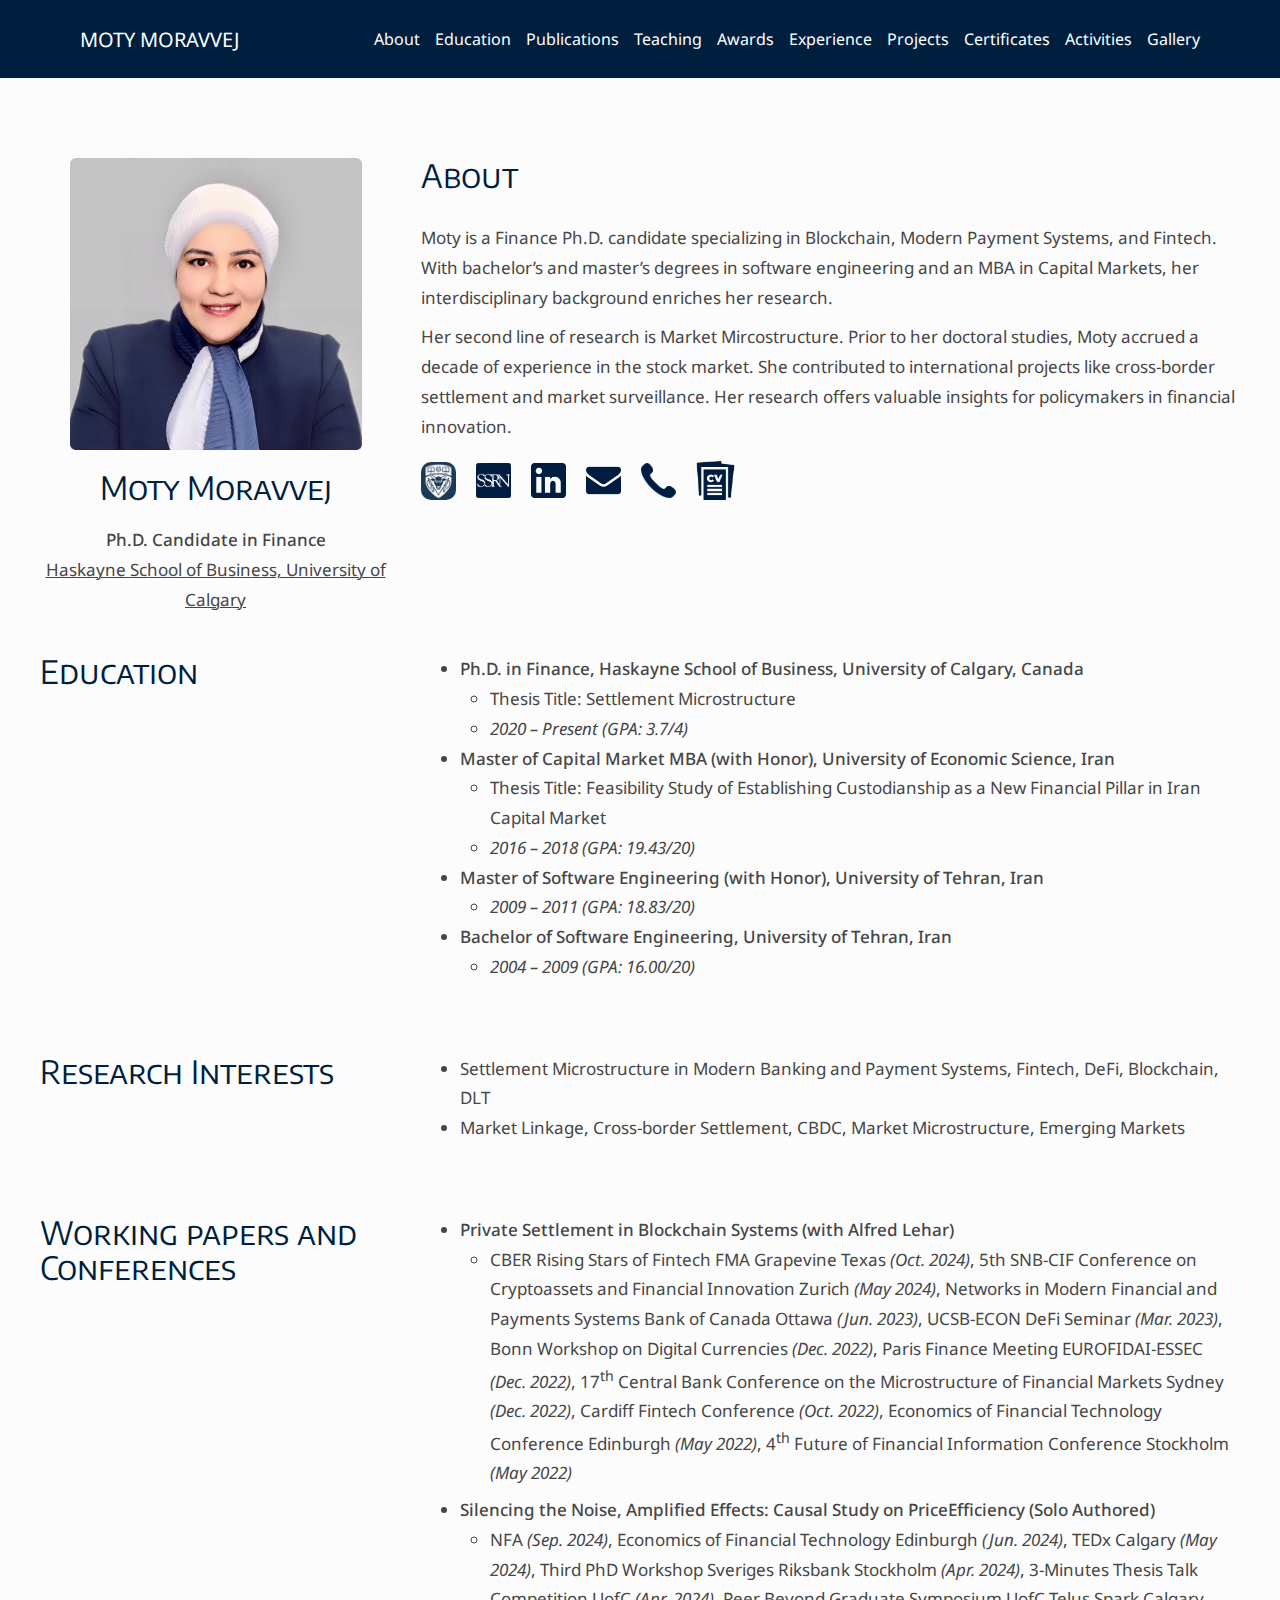
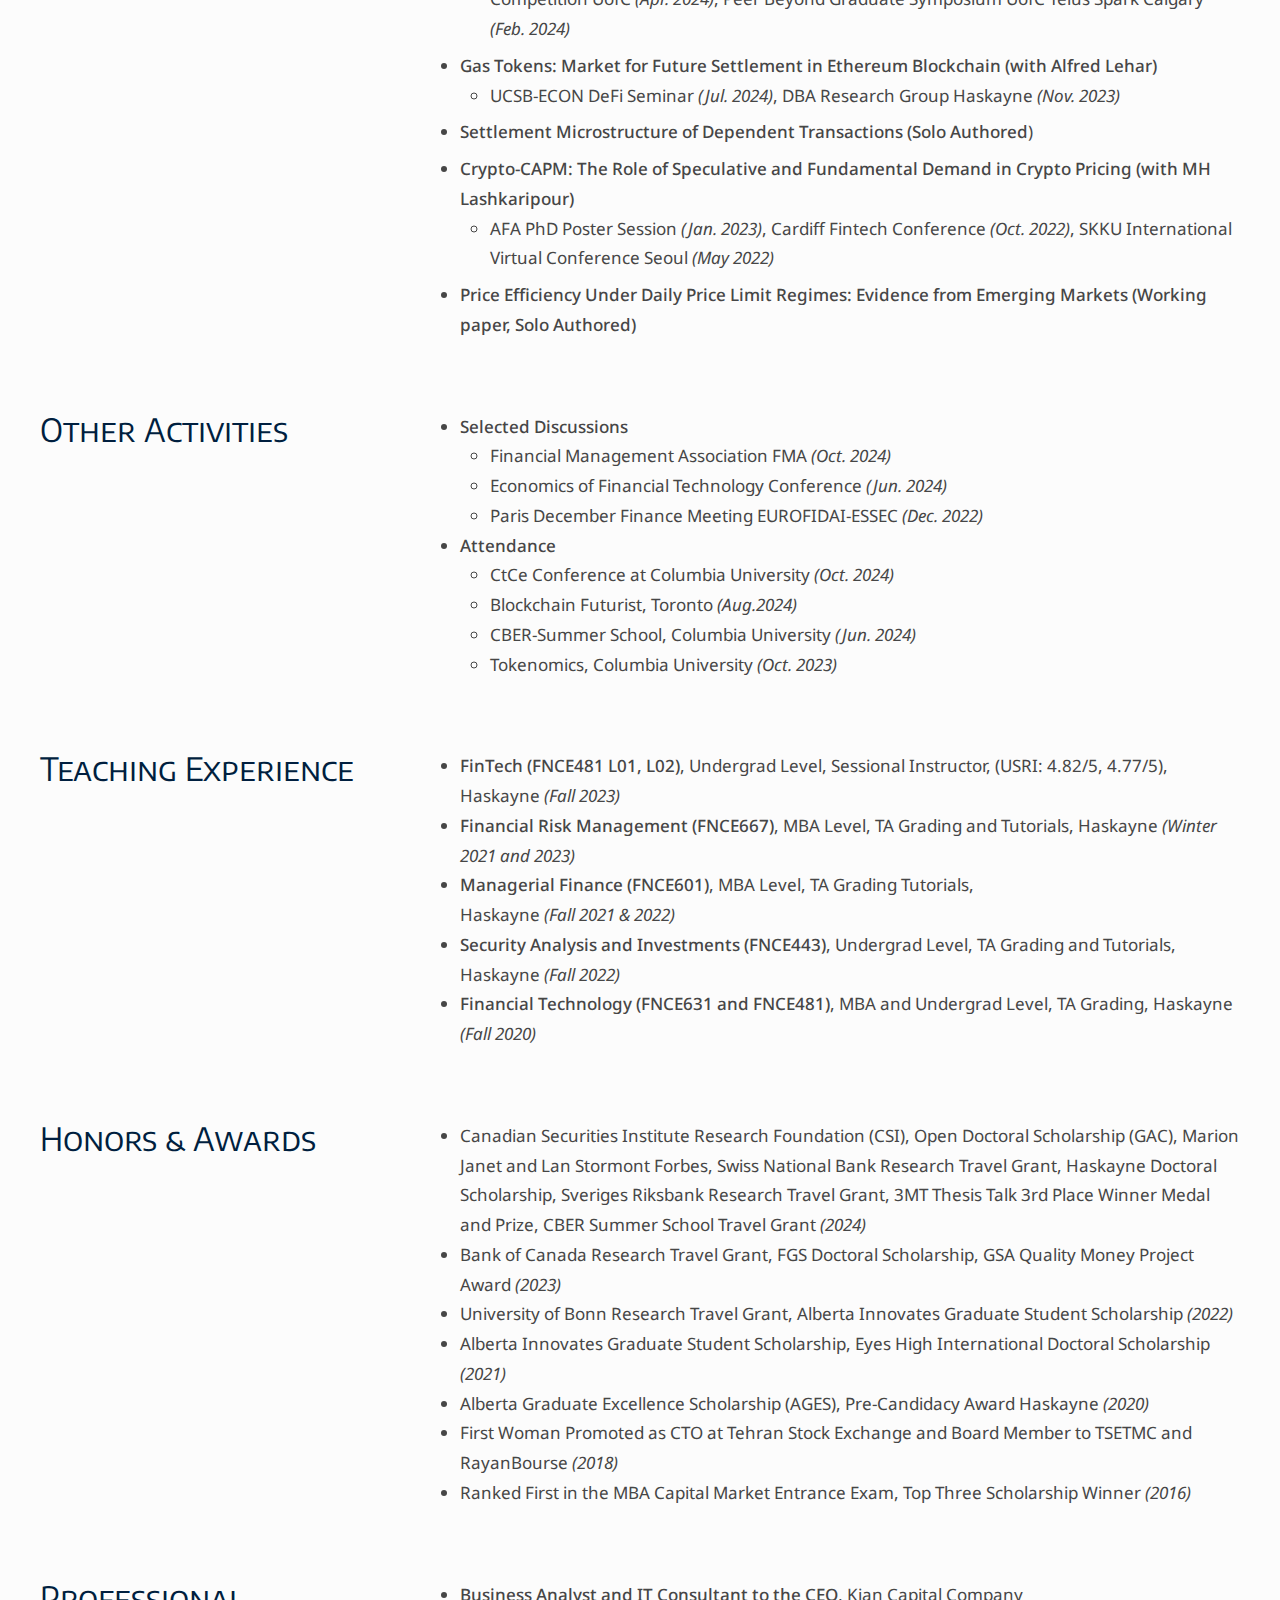
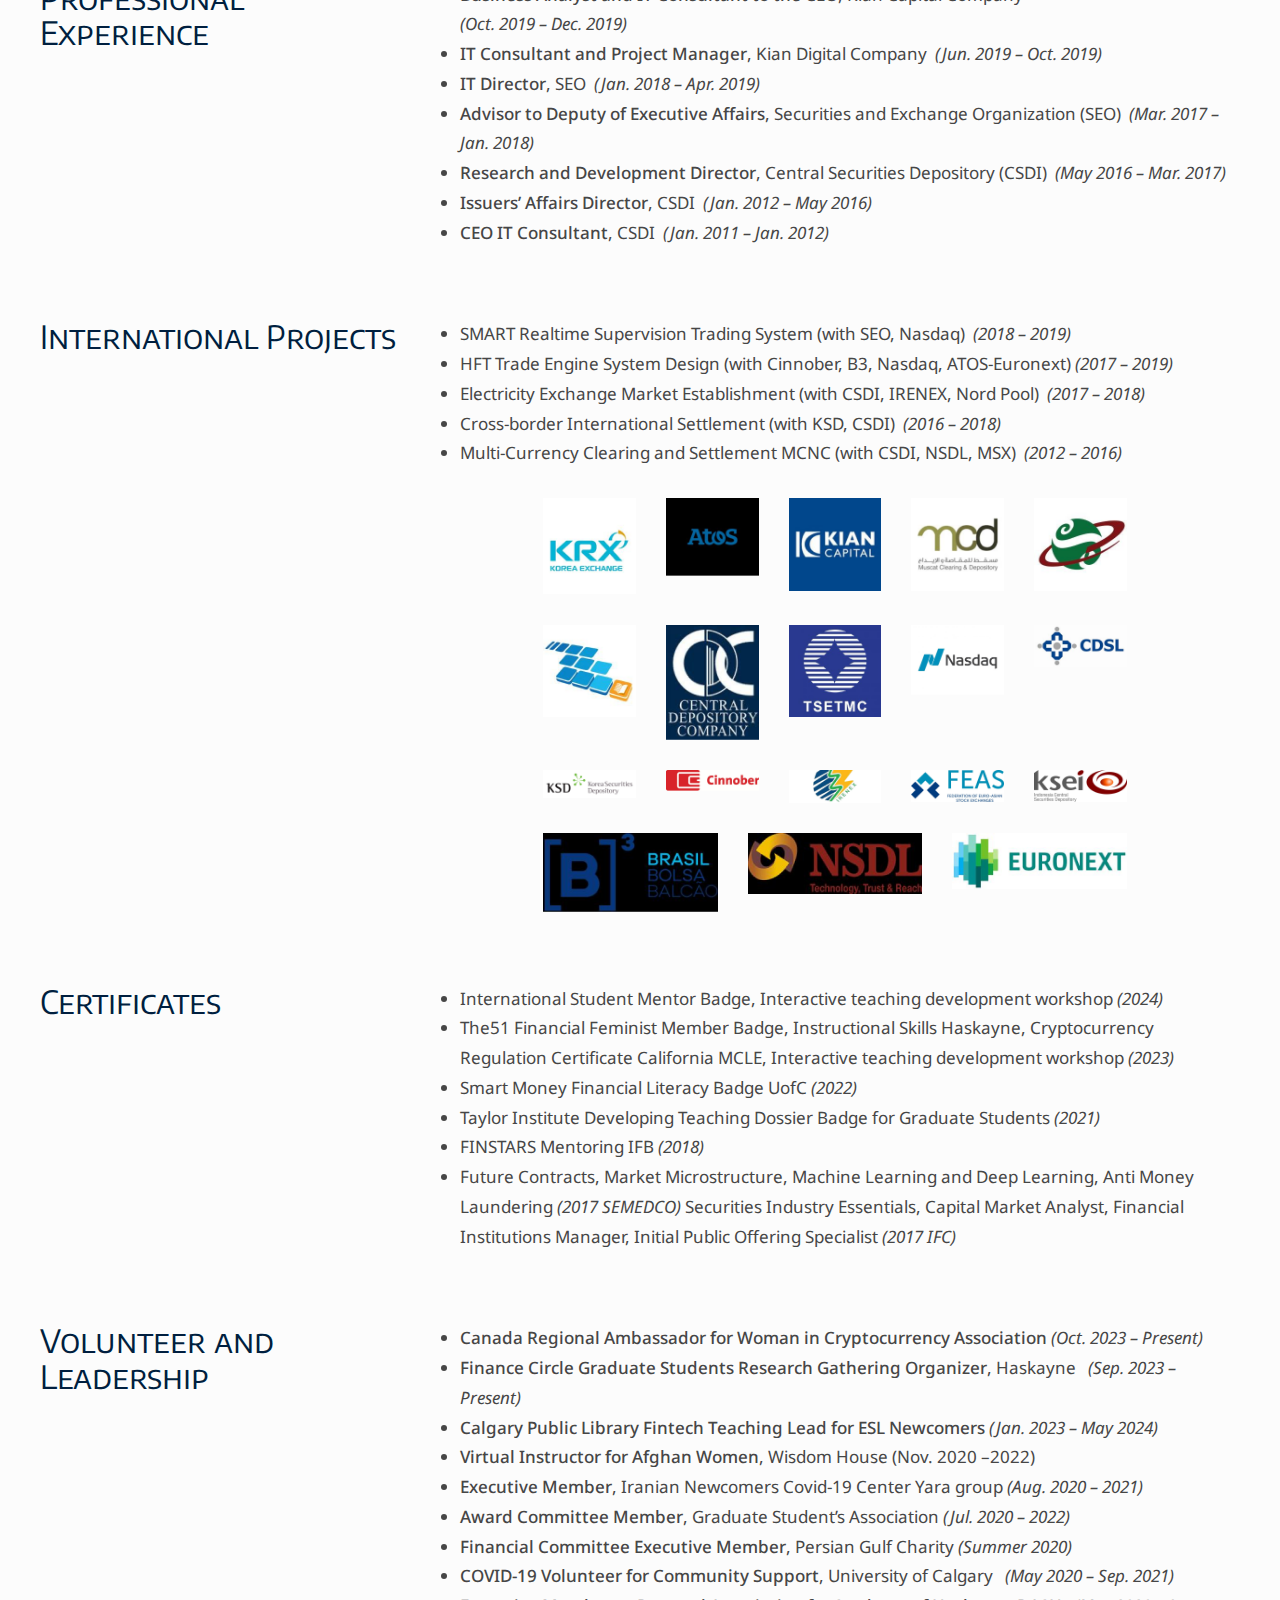
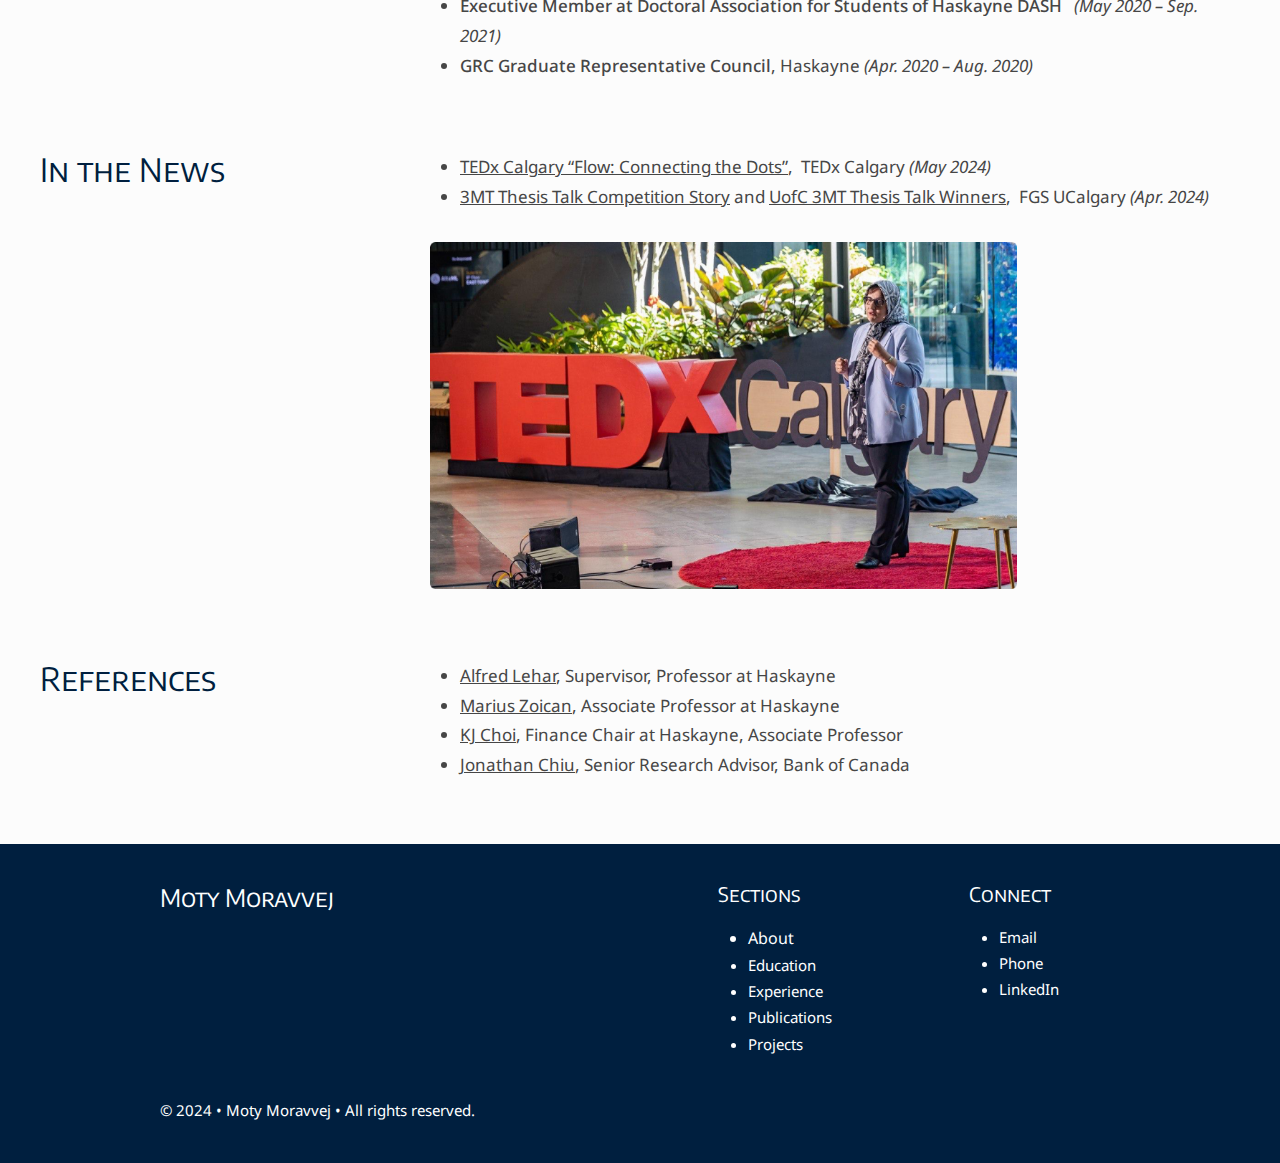
==== index.html @ 682e7dd9 "fix cv link" ====
<!DOCTYPE html>
<html lang="en-CA">
<head>
	<meta charset="UTF-8">
	<meta name="viewport" content="width=device-width, initial-scale=1">
<meta name="robots" content="max-image-preview:large">
<title>Moty Moravvej</title>
<link rel="alternate" type="application/rss+xml" title="Moty Moravvej &raquo; Feed" href="https://mmoravvejh.github.io/feed/">
<link rel="alternate" type="application/rss+xml" title="Moty Moravvej &raquo; Comments Feed" href="https://mmoravvejh.github.io/comments/feed/">
<script>
window._wpemojiSettings = {"baseUrl":"https:\/\/s.w.org\/images\/core\/emoji\/15.0.3\/72x72\/","ext":".png","svgUrl":"https:\/\/s.w.org\/images\/core\/emoji\/15.0.3\/svg\/","svgExt":".svg","source":{"concatemoji":"https:\/\/mmoravvejh.github.io\/wp-includes\/js\/wp-emoji-release.min.js?ver=6.6.1"}};
/*! This file is auto-generated */
!function(i,n){var o,s,e;function c(e){try{var t={supportTests:e,timestamp:(new Date).valueOf()};sessionStorage.setItem(o,JSON.stringify(t))}catch(e){}}function p(e,t,n){e.clearRect(0,0,e.canvas.width,e.canvas.height),e.fillText(t,0,0);var t=new Uint32Array(e.getImageData(0,0,e.canvas.width,e.canvas.height).data),r=(e.clearRect(0,0,e.canvas.width,e.canvas.height),e.fillText(n,0,0),new Uint32Array(e.getImageData(0,0,e.canvas.width,e.canvas.height).data));return t.every(function(e,t){return e===r[t]})}function u(e,t,n){switch(t){case"flag":return n(e,"🏳️‍⚧️","🏳️​⚧️")?!1:!n(e,"🇺🇳","🇺​🇳")&&!n(e,"🏴󠁧󠁢󠁥󠁮󠁧󠁿","🏴​󠁧​󠁢​󠁥​󠁮​󠁧​󠁿");case"emoji":return!n(e,"🐦‍⬛","🐦​⬛")}return!1}function f(e,t,n){var r="undefined"!=typeof WorkerGlobalScope&&self instanceof WorkerGlobalScope?new OffscreenCanvas(300,150):i.createElement("canvas"),a=r.getContext("2d",{willReadFrequently:!0}),o=(a.textBaseline="top",a.font="600 32px Arial",{});return e.forEach(function(e){o[e]=t(a,e,n)}),o}function t(e){var t=i.createElement("script");t.src=e,t.defer=!0,i.head.appendChild(t)}"undefined"!=typeof Promise&&(o="wpEmojiSettingsSupports",s=["flag","emoji"],n.supports={everything:!0,everythingExceptFlag:!0},e=new Promise(function(e){i.addEventListener("DOMContentLoaded",e,{once:!0})}),new Promise(function(t){var n=function(){try{var e=JSON.parse(sessionStorage.getItem(o));if("object"==typeof e&&"number"==typeof e.timestamp&&(new Date).valueOf()<e.timestamp+604800&&"object"==typeof e.supportTests)return e.supportTests}catch(e){}return null}();if(!n){if("undefined"!=typeof Worker&&"undefined"!=typeof OffscreenCanvas&&"undefined"!=typeof URL&&URL.createObjectURL&&"undefined"!=typeof Blob)try{var e="postMessage("+f.toString()+"("+[JSON.stringify(s),u.toString(),p.toString()].join(",")+"));",r=new Blob([e],{type:"text/javascript"}),a=new Worker(URL.createObjectURL(r),{name:"wpTestEmojiSupports"});return void(a.onmessage=function(e){c(n=e.data),a.terminate(),t(n)})}catch(e){}c(n=f(s,u,p))}t(n)}).then(function(e){for(var t in e)n.supports[t]=e[t],n.supports.everything=n.supports.everything&&n.supports[t],"flag"!==t&&(n.supports.everythingExceptFlag=n.supports.everythingExceptFlag&&n.supports[t]);n.supports.everythingExceptFlag=n.supports.everythingExceptFlag&&!n.supports.flag,n.DOMReady=!1,n.readyCallback=function(){n.DOMReady=!0}}).then(function(){return e}).then(function(){var e;n.supports.everything||(n.readyCallback(),(e=n.source||{}).concatemoji?t(e.concatemoji):e.wpemoji&&e.twemoji&&(t(e.twemoji),t(e.wpemoji)))}))}((window,document),window._wpemojiSettings);
</script>
<style id="wp-block-site-title-inline-css">:root :where(.wp-block-site-title a){color:inherit}</style>
<style id="wp-block-group-inline-css">.wp-block-group{box-sizing:border-box}:where(.wp-block-group.wp-block-group-is-layout-constrained){position:relative}</style>
<style id="wp-block-navigation-link-inline-css">.wp-block-navigation .wp-block-navigation-item__label{overflow-wrap:break-word}.wp-block-navigation .wp-block-navigation-item__description{display:none}.link-ui-tools{border-top:1px solid #f0f0f0;padding:8px}.link-ui-block-inserter{padding-top:8px}.link-ui-block-inserter__back{margin-left:8px;text-transform:uppercase}</style>
<link rel="stylesheet" id="wp-block-navigation-css" href="https://mmoravvejh.github.io/wp-includes/blocks/navigation/style.min.css?ver=6.6.1" media="all">
<style id="wp-block-image-inline-css">.wp-block-image img{box-sizing:border-box;height:auto;max-width:100%;vertical-align:bottom}.wp-block-image[style*=border-radius] img,.wp-block-image[style*=border-radius]>a{border-radius:inherit}.wp-block-image.has-custom-border img{box-sizing:border-box}.wp-block-image.aligncenter{text-align:center}.wp-block-image.alignfull img,.wp-block-image.alignwide img{height:auto;width:100%}.wp-block-image .aligncenter,.wp-block-image .alignleft,.wp-block-image .alignright,.wp-block-image.aligncenter,.wp-block-image.alignleft,.wp-block-image.alignright{display:table}.wp-block-image .aligncenter>figcaption,.wp-block-image .alignleft>figcaption,.wp-block-image .alignright>figcaption,.wp-block-image.aligncenter>figcaption,.wp-block-image.alignleft>figcaption,.wp-block-image.alignright>figcaption{caption-side:bottom;display:table-caption}.wp-block-image .alignleft{float:left;margin:.5em 1em .5em 0}.wp-block-image .alignright{float:right;margin:.5em 0 .5em 1em}.wp-block-image .aligncenter{margin-left:auto;margin-right:auto}.wp-block-image :where(figcaption){margin-bottom:1em;margin-top:.5em}.wp-block-image.is-style-circle-mask img{border-radius:9999px}@supports ((-webkit-mask-image:none) or (mask-image:none)) or (-webkit-mask-image:none){.wp-block-image.is-style-circle-mask img{border-radius:0;-webkit-mask-image:url('data:image/svg+xml;utf8,<svg viewBox="0 0 100 100" xmlns="http://www.w3.org/2000/svg"><circle cx="50" cy="50" r="50"/></svg>');mask-image:url('data:image/svg+xml;utf8,<svg viewBox="0 0 100 100" xmlns="http://www.w3.org/2000/svg"><circle cx="50" cy="50" r="50"/></svg>');mask-mode:alpha;-webkit-mask-position:center;mask-position:center;-webkit-mask-repeat:no-repeat;mask-repeat:no-repeat;-webkit-mask-size:contain;mask-size:contain}}:root :where(.wp-block-image.is-style-rounded img,.wp-block-image .is-style-rounded img){border-radius:9999px}.wp-block-image figure{margin:0}.wp-lightbox-container{display:flex;flex-direction:column;position:relative}.wp-lightbox-container img{cursor:zoom-in}.wp-lightbox-container img:hover+button{opacity:1}.wp-lightbox-container button{align-items:center;-webkit-backdrop-filter:blur(16px) saturate(180%);backdrop-filter:blur(16px) saturate(180%);background-color:#5a5a5a40;border:none;border-radius:4px;cursor:zoom-in;display:flex;height:20px;justify-content:center;opacity:0;padding:0;position:absolute;right:16px;text-align:center;top:16px;transition:opacity .2s ease;width:20px;z-index:100}.wp-lightbox-container button:focus-visible{outline:3px auto #5a5a5a40;outline:3px auto -webkit-focus-ring-color;outline-offset:3px}.wp-lightbox-container button:hover{cursor:pointer;opacity:1}.wp-lightbox-container button:focus{opacity:1}.wp-lightbox-container button:focus,.wp-lightbox-container button:hover,.wp-lightbox-container button:not(:hover):not(:active):not(.has-background){background-color:#5a5a5a40;border:none}.wp-lightbox-overlay{box-sizing:border-box;cursor:zoom-out;height:100vh;left:0;overflow:hidden;position:fixed;top:0;visibility:hidden;width:100%;z-index:100000}.wp-lightbox-overlay .close-button{align-items:center;cursor:pointer;display:flex;justify-content:center;min-height:40px;min-width:40px;padding:0;position:absolute;right:calc(env(safe-area-inset-right) + 16px);top:calc(env(safe-area-inset-top) + 16px);z-index:5000000}.wp-lightbox-overlay .close-button:focus,.wp-lightbox-overlay .close-button:hover,.wp-lightbox-overlay .close-button:not(:hover):not(:active):not(.has-background){background:none;border:none}.wp-lightbox-overlay .lightbox-image-container{height:var(--wp--lightbox-container-height);left:50%;overflow:hidden;position:absolute;top:50%;transform:translate(-50%,-50%);transform-origin:top left;width:var(--wp--lightbox-container-width);z-index:9999999999}.wp-lightbox-overlay .wp-block-image{align-items:center;box-sizing:border-box;display:flex;height:100%;justify-content:center;margin:0;position:relative;transform-origin:0 0;width:100%;z-index:3000000}.wp-lightbox-overlay .wp-block-image img{height:var(--wp--lightbox-image-height);min-height:var(--wp--lightbox-image-height);min-width:var(--wp--lightbox-image-width);width:var(--wp--lightbox-image-width)}.wp-lightbox-overlay .wp-block-image figcaption{display:none}.wp-lightbox-overlay button{background:none;border:none}.wp-lightbox-overlay .scrim{background-color:#fff;height:100%;opacity:.9;position:absolute;width:100%;z-index:2000000}.wp-lightbox-overlay.active{animation:turn-on-visibility .25s both;visibility:visible}.wp-lightbox-overlay.active img{animation:turn-on-visibility .35s both}.wp-lightbox-overlay.show-closing-animation:not(.active){animation:turn-off-visibility .35s both}.wp-lightbox-overlay.show-closing-animation:not(.active) img{animation:turn-off-visibility .25s both}@media (prefers-reduced-motion:no-preference){.wp-lightbox-overlay.zoom.active{animation:none;opacity:1;visibility:visible}.wp-lightbox-overlay.zoom.active .lightbox-image-container{animation:lightbox-zoom-in .4s}.wp-lightbox-overlay.zoom.active .lightbox-image-container img{animation:none}.wp-lightbox-overlay.zoom.active .scrim{animation:turn-on-visibility .4s forwards}.wp-lightbox-overlay.zoom.show-closing-animation:not(.active){animation:none}.wp-lightbox-overlay.zoom.show-closing-animation:not(.active) .lightbox-image-container{animation:lightbox-zoom-out .4s}.wp-lightbox-overlay.zoom.show-closing-animation:not(.active) .lightbox-image-container img{animation:none}.wp-lightbox-overlay.zoom.show-closing-animation:not(.active) .scrim{animation:turn-off-visibility .4s forwards}}@keyframes turn-on-visibility{0%{opacity:0}to{opacity:1}}@keyframes turn-off-visibility{0%{opacity:1;visibility:visible}99%{opacity:0;visibility:visible}to{opacity:0;visibility:hidden}}@keyframes lightbox-zoom-in{0%{transform:translate(calc((-100vw + var(--wp--lightbox-scrollbar-width))/2 + var(--wp--lightbox-initial-left-position)),calc(-50vh + var(--wp--lightbox-initial-top-position))) scale(var(--wp--lightbox-scale))}to{transform:translate(-50%,-50%) scale(1)}}@keyframes lightbox-zoom-out{0%{transform:translate(-50%,-50%) scale(1);visibility:visible}99%{visibility:visible}to{transform:translate(calc((-100vw + var(--wp--lightbox-scrollbar-width))/2 + var(--wp--lightbox-initial-left-position)),calc(-50vh + var(--wp--lightbox-initial-top-position))) scale(var(--wp--lightbox-scale));visibility:hidden}}</style>
<style id="wp-block-heading-inline-css">h1.has-background,h2.has-background,h3.has-background,h4.has-background,h5.has-background,h6.has-background{padding:1.25em 2.375em}h1.has-text-align-left[style*=writing-mode]:where([style*=vertical-lr]),h1.has-text-align-right[style*=writing-mode]:where([style*=vertical-rl]),h2.has-text-align-left[style*=writing-mode]:where([style*=vertical-lr]),h2.has-text-align-right[style*=writing-mode]:where([style*=vertical-rl]),h3.has-text-align-left[style*=writing-mode]:where([style*=vertical-lr]),h3.has-text-align-right[style*=writing-mode]:where([style*=vertical-rl]),h4.has-text-align-left[style*=writing-mode]:where([style*=vertical-lr]),h4.has-text-align-right[style*=writing-mode]:where([style*=vertical-rl]),h5.has-text-align-left[style*=writing-mode]:where([style*=vertical-lr]),h5.has-text-align-right[style*=writing-mode]:where([style*=vertical-rl]),h6.has-text-align-left[style*=writing-mode]:where([style*=vertical-lr]),h6.has-text-align-right[style*=writing-mode]:where([style*=vertical-rl]){rotate:180deg}</style>
<style id="wp-block-paragraph-inline-css">.is-small-text{font-size:.875em}.is-regular-text{font-size:1em}.is-large-text{font-size:2.25em}.is-larger-text{font-size:3em}.has-drop-cap:not(:focus):first-letter{float:left;font-size:8.4em;font-style:normal;font-weight:100;line-height:.68;margin:.05em .1em 0 0;text-transform:uppercase}body.rtl .has-drop-cap:not(:focus):first-letter{float:none;margin-left:.1em}p.has-drop-cap.has-background{overflow:hidden}:root :where(p.has-background){padding:1.25em 2.375em}:where(p.has-text-color:not(.has-link-color)) a{color:inherit}p.has-text-align-left[style*="writing-mode:vertical-lr"],p.has-text-align-right[style*="writing-mode:vertical-rl"]{rotate:180deg}</style>
<style id="wp-block-columns-inline-css">.wp-block-columns{align-items:normal!important;box-sizing:border-box;display:flex;flex-wrap:wrap!important}@media (min-width:782px){.wp-block-columns{flex-wrap:nowrap!important}}.wp-block-columns.are-vertically-aligned-top{align-items:flex-start}.wp-block-columns.are-vertically-aligned-center{align-items:center}.wp-block-columns.are-vertically-aligned-bottom{align-items:flex-end}@media (max-width:781px){.wp-block-columns:not(.is-not-stacked-on-mobile)>.wp-block-column{flex-basis:100%!important}}@media (min-width:782px){.wp-block-columns:not(.is-not-stacked-on-mobile)>.wp-block-column{flex-basis:0;flex-grow:1}.wp-block-columns:not(.is-not-stacked-on-mobile)>.wp-block-column[style*=flex-basis]{flex-grow:0}}.wp-block-columns.is-not-stacked-on-mobile{flex-wrap:nowrap!important}.wp-block-columns.is-not-stacked-on-mobile>.wp-block-column{flex-basis:0;flex-grow:1}.wp-block-columns.is-not-stacked-on-mobile>.wp-block-column[style*=flex-basis]{flex-grow:0}:where(.wp-block-columns){margin-bottom:1.75em}:where(.wp-block-columns.has-background){padding:1.25em 2.375em}.wp-block-column{flex-grow:1;min-width:0;overflow-wrap:break-word;word-break:break-word}.wp-block-column.is-vertically-aligned-top{align-self:flex-start}.wp-block-column.is-vertically-aligned-center{align-self:center}.wp-block-column.is-vertically-aligned-bottom{align-self:flex-end}.wp-block-column.is-vertically-aligned-stretch{align-self:stretch}.wp-block-column.is-vertically-aligned-bottom,.wp-block-column.is-vertically-aligned-center,.wp-block-column.is-vertically-aligned-top{width:100%}</style>
<style id="wp-block-list-inline-css">ol,ul{box-sizing:border-box}:root :where(ul.has-background,ol.has-background){padding:1.25em 2.375em}</style>
<link rel="stylesheet" id="wp-block-gallery-css" href="https://mmoravvejh.github.io/wp-includes/blocks/gallery/style.min.css?ver=6.6.1" media="all">
<style id="wp-emoji-styles-inline-css">img.wp-smiley, img.emoji {
		display: inline !important;
		border: none !important;
		box-shadow: none !important;
		height: 1em !important;
		width: 1em !important;
		margin: 0 0.07em !important;
		vertical-align: -0.1em !important;
		background: none !important;
		padding: 0 !important;
	}</style>
<style id="wp-block-library-inline-css">:root{--wp-admin-theme-color:#007cba;--wp-admin-theme-color--rgb:0,124,186;--wp-admin-theme-color-darker-10:#006ba1;--wp-admin-theme-color-darker-10--rgb:0,107,161;--wp-admin-theme-color-darker-20:#005a87;--wp-admin-theme-color-darker-20--rgb:0,90,135;--wp-admin-border-width-focus:2px;--wp-block-synced-color:#7a00df;--wp-block-synced-color--rgb:122,0,223;--wp-bound-block-color:var(--wp-block-synced-color)}@media (min-resolution:192dpi){:root{--wp-admin-border-width-focus:1.5px}}.wp-element-button{cursor:pointer}:root{--wp--preset--font-size--normal:16px;--wp--preset--font-size--huge:42px}:root .has-very-light-gray-background-color{background-color:#eee}:root .has-very-dark-gray-background-color{background-color:#313131}:root .has-very-light-gray-color{color:#eee}:root .has-very-dark-gray-color{color:#313131}:root .has-vivid-green-cyan-to-vivid-cyan-blue-gradient-background{background:linear-gradient(135deg,#00d084,#0693e3)}:root .has-purple-crush-gradient-background{background:linear-gradient(135deg,#34e2e4,#4721fb 50%,#ab1dfe)}:root .has-hazy-dawn-gradient-background{background:linear-gradient(135deg,#faaca8,#dad0ec)}:root .has-subdued-olive-gradient-background{background:linear-gradient(135deg,#fafae1,#67a671)}:root .has-atomic-cream-gradient-background{background:linear-gradient(135deg,#fdd79a,#004a59)}:root .has-nightshade-gradient-background{background:linear-gradient(135deg,#330968,#31cdcf)}:root .has-midnight-gradient-background{background:linear-gradient(135deg,#020381,#2874fc)}.has-regular-font-size{font-size:1em}.has-larger-font-size{font-size:2.625em}.has-normal-font-size{font-size:var(--wp--preset--font-size--normal)}.has-huge-font-size{font-size:var(--wp--preset--font-size--huge)}.has-text-align-center{text-align:center}.has-text-align-left{text-align:left}.has-text-align-right{text-align:right}#end-resizable-editor-section{display:none}.aligncenter{clear:both}.items-justified-left{justify-content:flex-start}.items-justified-center{justify-content:center}.items-justified-right{justify-content:flex-end}.items-justified-space-between{justify-content:space-between}.screen-reader-text{border:0;clip:rect(1px,1px,1px,1px);clip-path:inset(50%);height:1px;margin:-1px;overflow:hidden;padding:0;position:absolute;width:1px;word-wrap:normal!important}.screen-reader-text:focus{background-color:#ddd;clip:auto!important;clip-path:none;color:#444;display:block;font-size:1em;height:auto;left:5px;line-height:normal;padding:15px 23px 14px;text-decoration:none;top:5px;width:auto;z-index:100000}html :where(.has-border-color){border-style:solid}html :where([style*=border-top-color]){border-top-style:solid}html :where([style*=border-right-color]){border-right-style:solid}html :where([style*=border-bottom-color]){border-bottom-style:solid}html :where([style*=border-left-color]){border-left-style:solid}html :where([style*=border-width]){border-style:solid}html :where([style*=border-top-width]){border-top-style:solid}html :where([style*=border-right-width]){border-right-style:solid}html :where([style*=border-bottom-width]){border-bottom-style:solid}html :where([style*=border-left-width]){border-left-style:solid}html :where(img[class*=wp-image-]){height:auto;max-width:100%}:where(figure){margin:0 0 1em}html :where(.is-position-sticky){--wp-admin--admin-bar--position-offset:var(--wp-admin--admin-bar--height,0px)}@media screen and (max-width:600px){html :where(.is-position-sticky){--wp-admin--admin-bar--position-offset:0px}}</style>
<style id="global-styles-inline-css">:root{--wp--preset--aspect-ratio--square: 1;--wp--preset--aspect-ratio--4-3: 4/3;--wp--preset--aspect-ratio--3-4: 3/4;--wp--preset--aspect-ratio--3-2: 3/2;--wp--preset--aspect-ratio--2-3: 2/3;--wp--preset--aspect-ratio--16-9: 16/9;--wp--preset--aspect-ratio--9-16: 9/16;--wp--preset--color--black: #000000;--wp--preset--color--cyan-bluish-gray: #abb8c3;--wp--preset--color--white: #ffffff;--wp--preset--color--pale-pink: #f78da7;--wp--preset--color--vivid-red: #cf2e2e;--wp--preset--color--luminous-vivid-orange: #ff6900;--wp--preset--color--luminous-vivid-amber: #fcb900;--wp--preset--color--light-green-cyan: #7bdcb5;--wp--preset--color--vivid-green-cyan: #00d084;--wp--preset--color--pale-cyan-blue: #8ed1fc;--wp--preset--color--vivid-cyan-blue: #0693e3;--wp--preset--color--vivid-purple: #9b51e0;--wp--preset--color--base: #ffffff;--wp--preset--color--contrast: #464646;--wp--preset--color--primary: #334156;--wp--preset--color--secondary: #001f3f;--wp--preset--color--neutral: #eeeeee;--wp--preset--gradient--vivid-cyan-blue-to-vivid-purple: linear-gradient(135deg,rgba(6,147,227,1) 0%,rgb(155,81,224) 100%);--wp--preset--gradient--light-green-cyan-to-vivid-green-cyan: linear-gradient(135deg,rgb(122,220,180) 0%,rgb(0,208,130) 100%);--wp--preset--gradient--luminous-vivid-amber-to-luminous-vivid-orange: linear-gradient(135deg,rgba(252,185,0,1) 0%,rgba(255,105,0,1) 100%);--wp--preset--gradient--luminous-vivid-orange-to-vivid-red: linear-gradient(135deg,rgba(255,105,0,1) 0%,rgb(207,46,46) 100%);--wp--preset--gradient--very-light-gray-to-cyan-bluish-gray: linear-gradient(135deg,rgb(238,238,238) 0%,rgb(169,184,195) 100%);--wp--preset--gradient--cool-to-warm-spectrum: linear-gradient(135deg,rgb(74,234,220) 0%,rgb(151,120,209) 20%,rgb(207,42,186) 40%,rgb(238,44,130) 60%,rgb(251,105,98) 80%,rgb(254,248,76) 100%);--wp--preset--gradient--blush-light-purple: linear-gradient(135deg,rgb(255,206,236) 0%,rgb(152,150,240) 100%);--wp--preset--gradient--blush-bordeaux: linear-gradient(135deg,rgb(254,205,165) 0%,rgb(254,45,45) 50%,rgb(107,0,62) 100%);--wp--preset--gradient--luminous-dusk: linear-gradient(135deg,rgb(255,203,112) 0%,rgb(199,81,192) 50%,rgb(65,88,208) 100%);--wp--preset--gradient--pale-ocean: linear-gradient(135deg,rgb(255,245,203) 0%,rgb(182,227,212) 50%,rgb(51,167,181) 100%);--wp--preset--gradient--electric-grass: linear-gradient(135deg,rgb(202,248,128) 0%,rgb(113,206,126) 100%);--wp--preset--gradient--midnight: linear-gradient(135deg,rgb(2,3,129) 0%,rgb(40,116,252) 100%);--wp--preset--font-size--small: 18px;--wp--preset--font-size--medium: clamp(18px, 1.125rem + ((1vw - 3.2px) * 0.227), 20px);--wp--preset--font-size--large: clamp(20px, 1.25rem + ((1vw - 3.2px) * 0.455), 24px);--wp--preset--font-size--x-large: clamp(24px, 1.5rem + ((1vw - 3.2px) * 0.682), 30px);--wp--preset--font-size--x-small: 16px;--wp--preset--font-size--max-36: clamp(30px, 1.875rem + ((1vw - 3.2px) * 0.682), 36px);--wp--preset--font-size--max-48: clamp(36px, 2.25rem + ((1vw - 3.2px) * 1.364), 48px);--wp--preset--font-size--max-60: clamp(42px, 2.625rem + ((1vw - 3.2px) * 2.045), 60px);--wp--preset--font-size--max-72: clamp(48px, 3rem + ((1vw - 3.2px) * 2.727), 72px);--wp--preset--font-family--ibm-plex-sans: "IBM Plex Sans", sans-serif;--wp--preset--font-family--noto-sans: "Noto Sans", sans-serif;--wp--preset--font-family--encode-sans: "Encode Sans", sans-serif;--wp--preset--font-family--encode-sans-sc: "Encode Sans SC", sans-serif;--wp--preset--spacing--20: 0.44rem;--wp--preset--spacing--30: 0.67rem;--wp--preset--spacing--40: 1rem;--wp--preset--spacing--50: 1.5rem;--wp--preset--spacing--60: 2.25rem;--wp--preset--spacing--70: 3.38rem;--wp--preset--spacing--80: 5.06rem;--wp--preset--spacing--x-small: 20px;--wp--preset--spacing--small: clamp(30px, 4vw, 40px);--wp--preset--spacing--medium: clamp(40px, 6vw, 60px);--wp--preset--spacing--large: clamp(50px, 8vw, 80px);--wp--preset--spacing--x-large: clamp(60px, 10vw, 100px);--wp--preset--shadow--natural: 6px 6px 9px rgba(0, 0, 0, 0.2);--wp--preset--shadow--deep: 12px 12px 50px rgba(0, 0, 0, 0.4);--wp--preset--shadow--sharp: 6px 6px 0px rgba(0, 0, 0, 0.2);--wp--preset--shadow--outlined: 6px 6px 0px -3px rgba(255, 255, 255, 1), 6px 6px rgba(0, 0, 0, 1);--wp--preset--shadow--crisp: 6px 6px 0px rgba(0, 0, 0, 1);--wp--custom--font-weight--black: 900;--wp--custom--font-weight--bold: 700;--wp--custom--font-weight--extra-bold: 800;--wp--custom--font-weight--extra-light: 200;--wp--custom--font-weight--light: 300;--wp--custom--font-weight--medium: 500;--wp--custom--font-weight--regular: 400;--wp--custom--font-weight--semi-bold: 600;--wp--custom--font-weight--thin: 100;--wp--custom--line-height--body: 1.75;--wp--custom--line-height--heading: 1.1;--wp--custom--line-height--medium: 1.5;--wp--custom--line-height--one: 1;--wp--custom--spacing--gap: 30px;}:root { --wp--style--global--content-size: 960px;--wp--style--global--wide-size: 1200px; }:where(body) { margin: 0; }.wp-site-blocks { padding-top: var(--wp--style--root--padding-top); padding-bottom: var(--wp--style--root--padding-bottom); }.has-global-padding { padding-right: var(--wp--style--root--padding-right); padding-left: var(--wp--style--root--padding-left); }.has-global-padding > .alignfull { margin-right: calc(var(--wp--style--root--padding-right) * -1); margin-left: calc(var(--wp--style--root--padding-left) * -1); }.has-global-padding :where(:not(.alignfull.is-layout-flow) > .has-global-padding:not(.wp-block-block, .alignfull)) { padding-right: 0; padding-left: 0; }.has-global-padding :where(:not(.alignfull.is-layout-flow) > .has-global-padding:not(.wp-block-block, .alignfull)) > .alignfull { margin-left: 0; margin-right: 0; }.wp-site-blocks > .alignleft { float: left; margin-right: 2em; }.wp-site-blocks > .alignright { float: right; margin-left: 2em; }.wp-site-blocks > .aligncenter { justify-content: center; margin-left: auto; margin-right: auto; }:where(.wp-site-blocks) > * { margin-block-start: var(--wp--custom--spacing--gap); margin-block-end: 0; }:where(.wp-site-blocks) > :first-child { margin-block-start: 0; }:where(.wp-site-blocks) > :last-child { margin-block-end: 0; }:root { --wp--style--block-gap: var(--wp--custom--spacing--gap); }.is-layout-flow  > :first-child{margin-block-start: 0;}.is-layout-flow  > :last-child{margin-block-end: 0;}.is-layout-flow  > *{margin-block-start: var(--wp--custom--spacing--gap);margin-block-end: 0;}.is-layout-constrained  > :first-child{margin-block-start: 0;}.is-layout-constrained  > :last-child{margin-block-end: 0;}.is-layout-constrained  > *{margin-block-start: var(--wp--custom--spacing--gap);margin-block-end: 0;}.is-layout-flex {gap: var(--wp--custom--spacing--gap);}.is-layout-grid {gap: var(--wp--custom--spacing--gap);}.is-layout-flow > .alignleft{float: left;margin-inline-start: 0;margin-inline-end: 2em;}.is-layout-flow > .alignright{float: right;margin-inline-start: 2em;margin-inline-end: 0;}.is-layout-flow > .aligncenter{margin-left: auto !important;margin-right: auto !important;}.is-layout-constrained > .alignleft{float: left;margin-inline-start: 0;margin-inline-end: 2em;}.is-layout-constrained > .alignright{float: right;margin-inline-start: 2em;margin-inline-end: 0;}.is-layout-constrained > .aligncenter{margin-left: auto !important;margin-right: auto !important;}.is-layout-constrained > :where(:not(.alignleft):not(.alignright):not(.alignfull)){max-width: var(--wp--style--global--content-size);margin-left: auto !important;margin-right: auto !important;}.is-layout-constrained > .alignwide{max-width: var(--wp--style--global--wide-size);}body .is-layout-flex{display: flex;}.is-layout-flex{flex-wrap: wrap;align-items: center;}.is-layout-flex > :is(*, div){margin: 0;}body .is-layout-grid{display: grid;}.is-layout-grid > :is(*, div){margin: 0;}:root :where(body){background-color: var(--wp--preset--color--base);color: var(--wp--preset--color--contrast);font-family: var(--wp--preset--font-family--noto-sans);font-size: clamp(14px, 0.875rem + ((1vw - 3.2px) * 0.341), 17px);font-style: normal;font-weight: 400;line-height: var(--wp--custom--line-height--body);--wp--style--root--padding-top: 0px;--wp--style--root--padding-right: var(--wp--custom--spacing--gap);--wp--style--root--padding-bottom: 0px;--wp--style--root--padding-left: var(--wp--custom--spacing--gap);}a:where(:not(.wp-element-button)){color: var(--wp--preset--color--contrast);font-family: var(--wp--preset--font-family--noto-sans);font-style: normal;font-weight: 400;text-decoration: underline;}:root :where(a:where(:not(.wp-element-button)):hover){color: var(--wp--preset--color--contrast);}h1, h2, h3, h4, h5, h6{color: var(--wp--preset--color--secondary);font-family: var(--wp--preset--font-family--encode-sans-sc);font-weight: var(--wp--custom--font-weight--regular);line-height: var(--wp--custom--line-height--heading);}h1{font-family: var(--wp--preset--font-family--encode-sans-sc);font-size: clamp(20px, 1.25rem + ((1vw - 3.2px) * 1.364), 32px);}h2{font-family: var(--wp--preset--font-family--encode-sans-sc);font-size: clamp(20px, 1.25rem + ((1vw - 3.2px) * 1.364), 32px);font-style: normal;font-weight: 400;}h3{font-family: var(--wp--preset--font-family--encode-sans-sc);font-size: var(--wp--preset--font-size--large);}h4{font-size: var(--wp--preset--font-size--medium);}h5{font-size: var(--wp--preset--font-size--small);}h6{font-size: var(--wp--preset--font-size--small);}:root :where(.wp-element-button, .wp-block-button__link){background-color: var(--wp--preset--color--secondary);border-width: 0;color: var(--wp--preset--color--base);font-family: var(--wp--preset--font-family--noto-sans);font-size: var(--wp--preset--font-size--x-small);font-weight: var(--wp--custom--font-weight--regular);line-height: var(--wp--custom--line-height--medium);padding-top: 15px;padding-right: 30px;padding-bottom: 15px;padding-left: 30px;text-decoration: none;}:root :where(.wp-element-button:hover, .wp-block-button__link:hover){background-color: var(--wp--preset--color--primary);}:root :where(.wp-element-caption, .wp-block-audio figcaption, .wp-block-embed figcaption, .wp-block-gallery figcaption, .wp-block-image figcaption, .wp-block-table figcaption, .wp-block-video figcaption){font-family: var(--wp--preset--font-family--noto-sans);font-size: var(--wp--preset--font-size--small);margin-top: 10px;margin-bottom: 0px;}.has-black-color{color: var(--wp--preset--color--black) !important;}.has-cyan-bluish-gray-color{color: var(--wp--preset--color--cyan-bluish-gray) !important;}.has-white-color{color: var(--wp--preset--color--white) !important;}.has-pale-pink-color{color: var(--wp--preset--color--pale-pink) !important;}.has-vivid-red-color{color: var(--wp--preset--color--vivid-red) !important;}.has-luminous-vivid-orange-color{color: var(--wp--preset--color--luminous-vivid-orange) !important;}.has-luminous-vivid-amber-color{color: var(--wp--preset--color--luminous-vivid-amber) !important;}.has-light-green-cyan-color{color: var(--wp--preset--color--light-green-cyan) !important;}.has-vivid-green-cyan-color{color: var(--wp--preset--color--vivid-green-cyan) !important;}.has-pale-cyan-blue-color{color: var(--wp--preset--color--pale-cyan-blue) !important;}.has-vivid-cyan-blue-color{color: var(--wp--preset--color--vivid-cyan-blue) !important;}.has-vivid-purple-color{color: var(--wp--preset--color--vivid-purple) !important;}.has-base-color{color: var(--wp--preset--color--base) !important;}.has-contrast-color{color: var(--wp--preset--color--contrast) !important;}.has-primary-color{color: var(--wp--preset--color--primary) !important;}.has-secondary-color{color: var(--wp--preset--color--secondary) !important;}.has-neutral-color{color: var(--wp--preset--color--neutral) !important;}.has-black-background-color{background-color: var(--wp--preset--color--black) !important;}.has-cyan-bluish-gray-background-color{background-color: var(--wp--preset--color--cyan-bluish-gray) !important;}.has-white-background-color{background-color: var(--wp--preset--color--white) !important;}.has-pale-pink-background-color{background-color: var(--wp--preset--color--pale-pink) !important;}.has-vivid-red-background-color{background-color: var(--wp--preset--color--vivid-red) !important;}.has-luminous-vivid-orange-background-color{background-color: var(--wp--preset--color--luminous-vivid-orange) !important;}.has-luminous-vivid-amber-background-color{background-color: var(--wp--preset--color--luminous-vivid-amber) !important;}.has-light-green-cyan-background-color{background-color: var(--wp--preset--color--light-green-cyan) !important;}.has-vivid-green-cyan-background-color{background-color: var(--wp--preset--color--vivid-green-cyan) !important;}.has-pale-cyan-blue-background-color{background-color: var(--wp--preset--color--pale-cyan-blue) !important;}.has-vivid-cyan-blue-background-color{background-color: var(--wp--preset--color--vivid-cyan-blue) !important;}.has-vivid-purple-background-color{background-color: var(--wp--preset--color--vivid-purple) !important;}.has-base-background-color{background-color: var(--wp--preset--color--base) !important;}.has-contrast-background-color{background-color: var(--wp--preset--color--contrast) !important;}.has-primary-background-color{background-color: var(--wp--preset--color--primary) !important;}.has-secondary-background-color{background-color: var(--wp--preset--color--secondary) !important;}.has-neutral-background-color{background-color: var(--wp--preset--color--neutral) !important;}.has-black-border-color{border-color: var(--wp--preset--color--black) !important;}.has-cyan-bluish-gray-border-color{border-color: var(--wp--preset--color--cyan-bluish-gray) !important;}.has-white-border-color{border-color: var(--wp--preset--color--white) !important;}.has-pale-pink-border-color{border-color: var(--wp--preset--color--pale-pink) !important;}.has-vivid-red-border-color{border-color: var(--wp--preset--color--vivid-red) !important;}.has-luminous-vivid-orange-border-color{border-color: var(--wp--preset--color--luminous-vivid-orange) !important;}.has-luminous-vivid-amber-border-color{border-color: var(--wp--preset--color--luminous-vivid-amber) !important;}.has-light-green-cyan-border-color{border-color: var(--wp--preset--color--light-green-cyan) !important;}.has-vivid-green-cyan-border-color{border-color: var(--wp--preset--color--vivid-green-cyan) !important;}.has-pale-cyan-blue-border-color{border-color: var(--wp--preset--color--pale-cyan-blue) !important;}.has-vivid-cyan-blue-border-color{border-color: var(--wp--preset--color--vivid-cyan-blue) !important;}.has-vivid-purple-border-color{border-color: var(--wp--preset--color--vivid-purple) !important;}.has-base-border-color{border-color: var(--wp--preset--color--base) !important;}.has-contrast-border-color{border-color: var(--wp--preset--color--contrast) !important;}.has-primary-border-color{border-color: var(--wp--preset--color--primary) !important;}.has-secondary-border-color{border-color: var(--wp--preset--color--secondary) !important;}.has-neutral-border-color{border-color: var(--wp--preset--color--neutral) !important;}.has-vivid-cyan-blue-to-vivid-purple-gradient-background{background: var(--wp--preset--gradient--vivid-cyan-blue-to-vivid-purple) !important;}.has-light-green-cyan-to-vivid-green-cyan-gradient-background{background: var(--wp--preset--gradient--light-green-cyan-to-vivid-green-cyan) !important;}.has-luminous-vivid-amber-to-luminous-vivid-orange-gradient-background{background: var(--wp--preset--gradient--luminous-vivid-amber-to-luminous-vivid-orange) !important;}.has-luminous-vivid-orange-to-vivid-red-gradient-background{background: var(--wp--preset--gradient--luminous-vivid-orange-to-vivid-red) !important;}.has-very-light-gray-to-cyan-bluish-gray-gradient-background{background: var(--wp--preset--gradient--very-light-gray-to-cyan-bluish-gray) !important;}.has-cool-to-warm-spectrum-gradient-background{background: var(--wp--preset--gradient--cool-to-warm-spectrum) !important;}.has-blush-light-purple-gradient-background{background: var(--wp--preset--gradient--blush-light-purple) !important;}.has-blush-bordeaux-gradient-background{background: var(--wp--preset--gradient--blush-bordeaux) !important;}.has-luminous-dusk-gradient-background{background: var(--wp--preset--gradient--luminous-dusk) !important;}.has-pale-ocean-gradient-background{background: var(--wp--preset--gradient--pale-ocean) !important;}.has-electric-grass-gradient-background{background: var(--wp--preset--gradient--electric-grass) !important;}.has-midnight-gradient-background{background: var(--wp--preset--gradient--midnight) !important;}.has-small-font-size{font-size: var(--wp--preset--font-size--small) !important;}.has-medium-font-size{font-size: var(--wp--preset--font-size--medium) !important;}.has-large-font-size{font-size: var(--wp--preset--font-size--large) !important;}.has-x-large-font-size{font-size: var(--wp--preset--font-size--x-large) !important;}.has-x-small-font-size{font-size: var(--wp--preset--font-size--x-small) !important;}.has-max-36-font-size{font-size: var(--wp--preset--font-size--max-36) !important;}.has-max-48-font-size{font-size: var(--wp--preset--font-size--max-48) !important;}.has-max-60-font-size{font-size: var(--wp--preset--font-size--max-60) !important;}.has-max-72-font-size{font-size: var(--wp--preset--font-size--max-72) !important;}.has-ibm-plex-sans-font-family{font-family: var(--wp--preset--font-family--ibm-plex-sans) !important;}.has-noto-sans-font-family{font-family: var(--wp--preset--font-family--noto-sans) !important;}.has-encode-sans-font-family{font-family: var(--wp--preset--font-family--encode-sans) !important;}.has-encode-sans-sc-font-family{font-family: var(--wp--preset--font-family--encode-sans-sc) !important;}
:root :where(.wp-block-image){margin-top: 30px;margin-right: 0;margin-bottom: 30px;margin-left: 0;}
:root :where(.wp-block-list){padding-left: var(--wp--custom--spacing--gap);}:root :where(.wp-block-list){}:root :where(.wp-block-list.is-style-no-disc ){list-style-type: none; padding-left: 0;}
:root :where(.wp-block-list a:where(:not(.wp-element-button))){text-decoration: none;}
:root :where(.wp-block-list a:where(:not(.wp-element-button)):hover){text-decoration: underline;}
:root :where(.wp-block-navigation){font-size: var(--wp--preset--font-size--small);}
:root :where(.wp-block-navigation a:where(:not(.wp-element-button))){text-decoration: none;}
:root :where(.wp-block-navigation a:where(:not(.wp-element-button)):hover){text-decoration: underline;}
:root :where(p.has-background ){padding: 20px 30px;}
:root :where(p a:where(:not(.wp-element-button))){text-decoration: underline;}
:root :where(p a:where(:not(.wp-element-button)):hover){text-decoration: none;}
:root :where(.wp-block-site-title){font-size: var(--wp--preset--font-size--large);}
:root :where(.wp-block-site-title a:where(:not(.wp-element-button))){text-decoration: none;}
:root :where(.wp-block-template-part){margin-top: 0;}
text-underline{
	text-decoration:underline
}:root :where(.wp-block-pullquote){}:root :where(.wp-block-pullquote p){margin: 0;}:root :where(.wp-block-code){}:root :where(.wp-block-code code){overflow-wrap: normal; overflow-x: scroll; tab-size: 4; white-space: pre !important;}:root :where(.wp-block-list){}:root :where(.wp-block-list.is-style-no-disc ){list-style-type: none; padding-left: 0;}:root :where(p.has-background ){padding: 20px 30px;}:root :where(.wp-block-post-comments-form){}:root :where(.wp-block-post-comments-form input[type=submit]){width: auto;}:root :where(.wp-block-post-comments-form label){font-size: var(--wp--preset--font-size--x-small);}:root :where(.wp-block-preformatted){overflow-wrap: normal; overflow-x: scroll; tab-size: 4; white-space: pre !important;}:root :where(.wp-block-quote){}:root :where(.wp-block-quote p){margin: 0;}:root :where(.wp-block-separator:not(.is-style-wide):not(.is-style-dots) ){width: 100px;}:root :where(.wp-block-table > tableth ){border-color: var(--wp--preset--color--contrast) !important;}:root :where(.wp-block-table > table td){border-color: var(--wp--preset--color--contrast) !important;}</style>
<style id="core-block-supports-inline-css">.wp-elements-fde78e7c9c38315b0890095f80214b30 a:where(:not(.wp-element-button)){color:var(--wp--preset--color--white);}.wp-container-core-navigation-is-layout-1{gap:15px;justify-content:flex-end;}.wp-container-core-group-is-layout-3{gap:0px;justify-content:space-between;}.wp-container-core-group-is-layout-4 > :where(:not(.alignleft):not(.alignright):not(.alignfull)){max-width:70rem;margin-left:auto !important;margin-right:auto !important;}.wp-container-core-group-is-layout-4 > .alignwide{max-width:80%;}.wp-container-core-group-is-layout-4 .alignfull{max-width:none;}.wp-container-core-group-is-layout-4 > .alignfull{margin-right:calc(var(--wp--preset--spacing--small) * -1);margin-left:calc(var(--wp--preset--spacing--small) * -1);}.wp-container-core-group-is-layout-4 > *{margin-block-start:0;margin-block-end:0;}.wp-container-core-group-is-layout-4 > * + *{margin-block-start:0;margin-block-end:0;}.wp-container-core-group-is-layout-5 > *{margin-block-start:0;margin-block-end:0;}.wp-container-core-group-is-layout-5 > * + *{margin-block-start:var(--wp--preset--spacing--x-small);margin-block-end:0;}.wp-container-core-group-is-layout-6 > *{margin-block-start:0;margin-block-end:0;}.wp-container-core-group-is-layout-6 > * + *{margin-block-start:var(--wp--preset--spacing--x-small);margin-block-end:0;}.wp-container-core-column-is-layout-1 > *{margin-block-start:0;margin-block-end:0;}.wp-container-core-column-is-layout-1 > * + *{margin-block-start:0;margin-block-end:0;}.wp-container-core-group-is-layout-8{flex-wrap:nowrap;gap:var(--wp--preset--spacing--x-small);justify-content:flex-start;}.wp-container-core-group-is-layout-10 > *{margin-block-start:0;margin-block-end:0;}.wp-container-core-group-is-layout-10 > * + *{margin-block-start:10px;margin-block-end:0;}.wp-container-core-columns-is-layout-1{flex-wrap:nowrap;}.wp-container-core-group-is-layout-12 > *{margin-block-start:0;margin-block-end:0;}.wp-container-core-group-is-layout-12 > * + *{margin-block-start:0;margin-block-end:0;}.wp-container-core-group-is-layout-13 > *{margin-block-start:0;margin-block-end:0;}.wp-container-core-group-is-layout-13 > * + *{margin-block-start:0;margin-block-end:0;}.wp-container-core-group-is-layout-14 > *{margin-block-start:0;margin-block-end:0;}.wp-container-core-group-is-layout-14 > * + *{margin-block-start:0;margin-block-end:0;}.wp-container-core-group-is-layout-15 > *{margin-block-start:0;margin-block-end:0;}.wp-container-core-group-is-layout-15 > * + *{margin-block-start:0;margin-block-end:0;}.wp-container-core-group-is-layout-16 > *{margin-block-start:0;margin-block-end:0;}.wp-container-core-group-is-layout-16 > * + *{margin-block-start:0;margin-block-end:0;}.wp-container-core-group-is-layout-17 > *{margin-block-start:0;margin-block-end:0;}.wp-container-core-group-is-layout-17 > * + *{margin-block-start:var(--wp--preset--spacing--10);margin-block-end:0;}.wp-container-core-columns-is-layout-2{flex-wrap:nowrap;}.wp-container-core-group-is-layout-18 > *{margin-block-start:0;margin-block-end:0;}.wp-container-core-group-is-layout-18 > * + *{margin-block-start:0;margin-block-end:0;}.wp-container-core-group-is-layout-20 > *{margin-block-start:0;margin-block-end:0;}.wp-container-core-group-is-layout-20 > * + *{margin-block-start:0;margin-block-end:0;}.wp-container-core-columns-is-layout-3{flex-wrap:nowrap;}.wp-container-core-group-is-layout-21 > *{margin-block-start:0;margin-block-end:0;}.wp-container-core-group-is-layout-21 > * + *{margin-block-start:0;margin-block-end:0;}.wp-container-core-group-is-layout-23 > *{margin-block-start:0;margin-block-end:0;}.wp-container-core-group-is-layout-23 > * + *{margin-block-start:var(--wp--preset--spacing--10);margin-block-end:0;}.wp-container-core-group-is-layout-24 > *{margin-block-start:0;margin-block-end:0;}.wp-container-core-group-is-layout-24 > * + *{margin-block-start:var(--wp--preset--spacing--10);margin-block-end:0;}.wp-container-core-group-is-layout-25 > *{margin-block-start:0;margin-block-end:0;}.wp-container-core-group-is-layout-25 > * + *{margin-block-start:var(--wp--preset--spacing--10);margin-block-end:0;}.wp-container-core-group-is-layout-29 > *{margin-block-start:0;margin-block-end:0;}.wp-container-core-group-is-layout-29 > * + *{margin-block-start:var(--wp--preset--spacing--20);margin-block-end:0;}.wp-container-core-columns-is-layout-4{flex-wrap:nowrap;}.wp-container-core-group-is-layout-30 > *{margin-block-start:0;margin-block-end:0;}.wp-container-core-group-is-layout-30 > * + *{margin-block-start:0;margin-block-end:0;}.wp-container-core-columns-is-layout-5{flex-wrap:nowrap;}.wp-container-core-group-is-layout-32 > *{margin-block-start:0;margin-block-end:0;}.wp-container-core-group-is-layout-32 > * + *{margin-block-start:0;margin-block-end:0;}.wp-container-core-columns-is-layout-6{flex-wrap:nowrap;}.wp-container-core-group-is-layout-34 > *{margin-block-start:0;margin-block-end:0;}.wp-container-core-group-is-layout-34 > * + *{margin-block-start:0;margin-block-end:0;}.wp-container-core-columns-is-layout-7{flex-wrap:nowrap;}.wp-container-core-group-is-layout-36 > *{margin-block-start:0;margin-block-end:0;}.wp-container-core-group-is-layout-36 > * + *{margin-block-start:0;margin-block-end:0;}.wp-container-core-columns-is-layout-8{flex-wrap:nowrap;}.wp-container-core-group-is-layout-38 > *{margin-block-start:0;margin-block-end:0;}.wp-container-core-group-is-layout-38 > * + *{margin-block-start:0;margin-block-end:0;}.wp-block-gallery.wp-block-gallery-8{--wp--style--unstable-gallery-gap:var( --wp--style--gallery-gap-default, var( --gallery-block--gutter-size, var( --wp--style--block-gap, 0.5em ) ) );gap:var( --wp--style--gallery-gap-default, var( --gallery-block--gutter-size, var( --wp--style--block-gap, 0.5em ) ) );}.wp-container-core-group-is-layout-40 > :where(:not(.alignleft):not(.alignright):not(.alignfull)){max-width:80%;margin-left:auto !important;margin-right:auto !important;}.wp-container-core-group-is-layout-40 > .alignwide{max-width:80%;}.wp-container-core-group-is-layout-40 .alignfull{max-width:none;}.wp-container-core-group-is-layout-40 > .alignfull{margin-right:calc(var(--wp--preset--spacing--small) * -1);margin-left:calc(var(--wp--preset--spacing--small) * -1);}.wp-container-core-columns-is-layout-9{flex-wrap:nowrap;}.wp-container-core-group-is-layout-41 > *{margin-block-start:0;margin-block-end:0;}.wp-container-core-group-is-layout-41 > * + *{margin-block-start:0;margin-block-end:0;}.wp-container-core-columns-is-layout-10{flex-wrap:nowrap;}.wp-container-core-group-is-layout-43 > *{margin-block-start:0;margin-block-end:0;}.wp-container-core-group-is-layout-43 > * + *{margin-block-start:0;margin-block-end:0;}.wp-container-core-columns-is-layout-11{flex-wrap:nowrap;}.wp-container-core-group-is-layout-45 > *{margin-block-start:0;margin-block-end:0;}.wp-container-core-group-is-layout-45 > * + *{margin-block-start:0;margin-block-end:0;}.wp-container-core-columns-is-layout-12{flex-wrap:nowrap;}.wp-container-core-group-is-layout-47 > *{margin-block-start:0;margin-block-end:0;}.wp-container-core-group-is-layout-47 > * + *{margin-block-start:0;margin-block-end:0;}.wp-container-core-columns-is-layout-13{flex-wrap:nowrap;}.wp-container-core-group-is-layout-49 > *{margin-block-start:0;margin-block-end:0;}.wp-container-core-group-is-layout-49 > * + *{margin-block-start:0;margin-block-end:0;}.wp-container-core-group-is-layout-51 > *{margin-block-start:0;margin-block-end:0;}.wp-container-core-group-is-layout-51 > * + *{margin-block-start:var(--wp--preset--spacing--small);margin-block-end:0;}.wp-container-core-group-is-layout-53 > :where(:not(.alignleft):not(.alignright):not(.alignfull)){max-width:80rem;margin-left:auto !important;margin-right:auto !important;}.wp-container-core-group-is-layout-53 > .alignwide{max-width:80rem;}.wp-container-core-group-is-layout-53 .alignfull{max-width:none;}.wp-container-core-group-is-layout-53 > .alignfull{margin-right:calc(var(--wp--preset--spacing--small) * -1);margin-left:calc(var(--wp--preset--spacing--small) * -1);}.wp-container-core-group-is-layout-53 > *{margin-block-start:0;margin-block-end:0;}.wp-container-core-group-is-layout-53 > * + *{margin-block-start:var(--wp--preset--spacing--medium);margin-block-end:0;}.wp-elements-673c5849568043156201e1854f29af53 a:where(:not(.wp-element-button)){color:var(--wp--preset--color--base);}.wp-elements-ed2202e5d581e828c42bd27bb25340d7 a:where(:not(.wp-element-button)){color:var(--wp--preset--color--base);}.wp-elements-3ba8f4cb528330484c32e836150b2394 a:where(:not(.wp-element-button)){color:var(--wp--preset--color--base);}.wp-container-core-column-is-layout-28 > *{margin-block-start:0;margin-block-end:0;}.wp-container-core-column-is-layout-28 > * + *{margin-block-start:var(--wp--preset--spacing--x-small);margin-block-end:0;}.wp-elements-bb6c91c798b5856e4389aceec4daff7f a:where(:not(.wp-element-button)){color:var(--wp--preset--color--base);}.wp-container-core-column-is-layout-29 > *{margin-block-start:0;margin-block-end:0;}.wp-container-core-column-is-layout-29 > * + *{margin-block-start:var(--wp--preset--spacing--x-small);margin-block-end:0;}.wp-container-core-columns-is-layout-14{flex-wrap:nowrap;}.wp-elements-8f6fcf3b70f1376fc01ef7950aab0b5a a:where(:not(.wp-element-button)){color:var(--wp--preset--color--cyan-bluish-gray);}.wp-container-core-group-is-layout-55 > :where(:not(.alignleft):not(.alignright):not(.alignfull)){max-width:960px;margin-left:auto !important;margin-right:auto !important;}.wp-container-core-group-is-layout-55 > .alignwide{max-width:960px;}.wp-container-core-group-is-layout-55 .alignfull{max-width:none;}.wp-container-core-group-is-layout-55 > .alignfull{margin-right:calc(30px * -1);margin-left:calc(30px * -1);}.wp-container-core-group-is-layout-56 > *{margin-block-start:0;margin-block-end:0;}.wp-container-core-group-is-layout-56 > * + *{margin-block-start:0;margin-block-end:0;}.wp-duotone-rgb03163-ffffff-2.wp-block-image img, .wp-duotone-rgb03163-ffffff-2.wp-block-image .components-placeholder{filter:url(#wp-duotone-rgb03163-ffffff-2);}.wp-duotone-rgb03163-ffffff-3.wp-block-image img, .wp-duotone-rgb03163-ffffff-3.wp-block-image .components-placeholder{filter:url(#wp-duotone-rgb03163-ffffff-3);}.wp-duotone-rgb03163-ffffff-4.wp-block-image img, .wp-duotone-rgb03163-ffffff-4.wp-block-image .components-placeholder{filter:url(#wp-duotone-rgb03163-ffffff-4);}.wp-duotone-rgb03163-ffffff-5.wp-block-image img, .wp-duotone-rgb03163-ffffff-5.wp-block-image .components-placeholder{filter:url(#wp-duotone-rgb03163-ffffff-5);}.wp-duotone-rgb03163-ffffff-6.wp-block-image img, .wp-duotone-rgb03163-ffffff-6.wp-block-image .components-placeholder{filter:url(#wp-duotone-rgb03163-ffffff-6);}.wp-duotone-rgb03163-ffffff-7.wp-block-image img, .wp-duotone-rgb03163-ffffff-7.wp-block-image .components-placeholder{filter:url(#wp-duotone-rgb03163-ffffff-7);}</style>
<style id="wp-block-template-skip-link-inline-css">.skip-link.screen-reader-text {
			border: 0;
			clip: rect(1px,1px,1px,1px);
			clip-path: inset(50%);
			height: 1px;
			margin: -1px;
			overflow: hidden;
			padding: 0;
			position: absolute !important;
			width: 1px;
			word-wrap: normal !important;
		}

		.skip-link.screen-reader-text:focus {
			background-color: #eee;
			clip: auto !important;
			clip-path: none;
			color: #444;
			display: block;
			font-size: 1em;
			height: auto;
			left: 5px;
			line-height: normal;
			padding: 15px 23px 14px;
			text-decoration: none;
			top: 5px;
			width: auto;
			z-index: 100000;
		}</style>
<link rel="stylesheet" id="compilation-css" href="https://mmoravvejh.github.io/wp-content/themes/compilation/style.css?ver=1.0.4" media="all">
<link rel="https://api.w.org/" href="https://mmoravvejh.github.io/wp-json/">
<link rel="EditURI" type="application/rsd+xml" title="RSD" href="https://mmoravvejh.github.io/xmlrpc.php?rsd">
<meta name="generator" content="WordPress 6.6.1">
<script id="wp-load-polyfill-importmap">
( HTMLScriptElement.supports && HTMLScriptElement.supports("importmap") ) || document.write( '<script src="http://localhost/moty/wp-includes/js/dist/vendor/wp-polyfill-importmap.min.js?ver=1.8.2"><\/scr' + 'ipt>' );
</script>
<script type="importmap" id="wp-importmap">{"imports":{"@wordpress\/interactivity":"https:\/\/mmoravvejh.github.io\/wp-includes\/js\/dist\/interactivity.min.js?ver=6.6.1"}}</script>
<script type="module" src="https://mmoravvejh.github.io/wp-includes/blocks/navigation/view.min.js?ver=6.6.1" id="@wordpress/block-library/navigation-js-module"></script>
<link rel="modulepreload" href="https://mmoravvejh.github.io/wp-includes/js/dist/interactivity.min.js?ver=6.6.1" id="@wordpress/interactivity-js-modulepreload">
<style id="wp-fonts-local">@font-face{font-family:"IBM Plex Sans";font-style:normal;font-weight:400;font-display:fallback;src:url('https://mmoravvejh.github.io/wp-content/themes/compilation/assets/fonts/zYXgKVElMYYaJe8bpLHnCwDKtdPUFI5NadY.woff2') format('woff2');}
@font-face{font-family:"IBM Plex Sans";font-style:normal;font-weight:600;font-display:fallback;src:url('https://mmoravvejh.github.io/wp-content/themes/compilation/assets/fonts/zYX9KVElMYYaJe8bpLHnCwDKjQ76MINmdd_qFmo.woff2') format('woff2');}
@font-face{font-family:"IBM Plex Sans";font-style:normal;font-weight:300;font-display:fallback;src:url('https://mmoravvejh.github.io/wp-content/uploads/fonts/zYX9KVElMYYaJe8bpLHnCwDKjXr8MINmdd_qFmo.woff2') format('woff2');}
@font-face{font-family:"IBM Plex Sans";font-style:normal;font-weight:400;font-display:fallback;src:url('https://mmoravvejh.github.io/wp-content/uploads/fonts/zYXgKVElMYYaJe8bpLHnCwDKtdPUFI5NadY.woff2') format('woff2');}
@font-face{font-family:"IBM Plex Sans";font-style:normal;font-weight:500;font-display:fallback;src:url('https://mmoravvejh.github.io/wp-content/uploads/fonts/zYX9KVElMYYaJe8bpLHnCwDKjSL9MINmdd_qFmo.woff2') format('woff2');}
@font-face{font-family:"IBM Plex Sans";font-style:normal;font-weight:700;font-display:fallback;src:url('https://mmoravvejh.github.io/wp-content/uploads/fonts/zYX9KVElMYYaJe8bpLHnCwDKjWr7MINmdd_qFmo.woff2') format('woff2');}
@font-face{font-family:"IBM Plex Sans";font-style:normal;font-weight:600;font-display:fallback;src:url('https://mmoravvejh.github.io/wp-content/uploads/fonts/zYX9KVElMYYaJe8bpLHnCwDKjQ76MINmdd_qFmo.woff2') format('woff2');}
@font-face{font-family:"IBM Plex Sans";font-style:italic;font-weight:300;font-display:fallback;src:url('https://mmoravvejh.github.io/wp-content/uploads/fonts/zYX7KVElMYYaJe8bpLHnCwDKhdTmvIRsdP3vBmpl8A.woff2') format('woff2');}
@font-face{font-family:"IBM Plex Sans";font-style:italic;font-weight:400;font-display:fallback;src:url('https://mmoravvejh.github.io/wp-content/uploads/fonts/zYX-KVElMYYaJe8bpLHnCwDKhdTeFaxIedbzDw.woff2') format('woff2');}
@font-face{font-family:"IBM Plex Sans";font-style:italic;font-weight:500;font-display:fallback;src:url('https://mmoravvejh.github.io/wp-content/uploads/fonts/zYX7KVElMYYaJe8bpLHnCwDKhdTm5IVsdP3vBmpl8A.woff2') format('woff2');}
@font-face{font-family:"IBM Plex Sans";font-style:italic;font-weight:600;font-display:fallback;src:url('https://mmoravvejh.github.io/wp-content/uploads/fonts/zYX7KVElMYYaJe8bpLHnCwDKhdTmyIJsdP3vBmpl8A.woff2') format('woff2');}
@font-face{font-family:"IBM Plex Sans";font-style:normal;font-weight:200;font-display:fallback;src:url('https://mmoravvejh.github.io/wp-content/uploads/fonts/zYX9KVElMYYaJe8bpLHnCwDKjR7_MINmdd_qFmo.woff2') format('woff2');}
@font-face{font-family:"IBM Plex Sans";font-style:italic;font-weight:200;font-display:fallback;src:url('https://mmoravvejh.github.io/wp-content/uploads/fonts/zYX7KVElMYYaJe8bpLHnCwDKhdTm2IdsdP3vBmpl8A.woff2') format('woff2');}
@font-face{font-family:"IBM Plex Sans";font-style:italic;font-weight:700;font-display:fallback;src:url('https://mmoravvejh.github.io/wp-content/uploads/fonts/zYX7KVElMYYaJe8bpLHnCwDKhdTmrINsdP3vBmpl8A.woff2') format('woff2');}
@font-face{font-family:"Noto Sans";font-style:normal;font-weight:400;font-display:fallback;src:url('https://mmoravvejh.github.io/wp-content/uploads/fonts/o-0mIpQlx3QUlC5A4PNB6Ryti20_6n1iPHjcz6L1SoM-jCpoiyD9A99Y41P6zHtY.woff2') format('woff2');}
@font-face{font-family:"Noto Sans";font-style:normal;font-weight:500;font-display:fallback;src:url('https://mmoravvejh.github.io/wp-content/uploads/fonts/o-0mIpQlx3QUlC5A4PNB6Ryti20_6n1iPHjcz6L1SoM-jCpoiyDPA99Y41P6zHtY.woff2') format('woff2');}
@font-face{font-family:"Noto Sans";font-style:normal;font-weight:600;font-display:fallback;src:url('https://mmoravvejh.github.io/wp-content/uploads/fonts/o-0mIpQlx3QUlC5A4PNB6Ryti20_6n1iPHjcz6L1SoM-jCpoiyAjBN9Y41P6zHtY.woff2') format('woff2');}
@font-face{font-family:"Noto Sans";font-style:normal;font-weight:300;font-display:fallback;src:url('https://mmoravvejh.github.io/wp-content/uploads/fonts/o-0mIpQlx3QUlC5A4PNB6Ryti20_6n1iPHjcz6L1SoM-jCpoiyCjA99Y41P6zHtY.woff2') format('woff2');}
@font-face{font-family:"Noto Sans";font-style:normal;font-weight:700;font-display:fallback;src:url('https://mmoravvejh.github.io/wp-content/uploads/fonts/o-0mIpQlx3QUlC5A4PNB6Ryti20_6n1iPHjcz6L1SoM-jCpoiyAaBN9Y41P6zHtY.woff2') format('woff2');}
@font-face{font-family:"Noto Sans";font-style:normal;font-weight:900;font-display:fallback;src:url('https://mmoravvejh.github.io/wp-content/uploads/fonts/o-0mIpQlx3QUlC5A4PNB6Ryti20_6n1iPHjcz6L1SoM-jCpoiyBUBN9Y41P6zHtY-1.woff2') format('woff2');}
@font-face{font-family:"Noto Sans";font-style:normal;font-weight:800;font-display:fallback;src:url('https://mmoravvejh.github.io/wp-content/uploads/fonts/o-0mIpQlx3QUlC5A4PNB6Ryti20_6n1iPHjcz6L1SoM-jCpoiyB9BN9Y41P6zHtY-1.woff2') format('woff2');}
@font-face{font-family:"Noto Sans";font-style:italic;font-weight:400;font-display:fallback;src:url('https://mmoravvejh.github.io/wp-content/uploads/fonts/o-0kIpQlx3QUlC5A4PNr4C5OaxRsfNNlKbCePevHtVtX57DGjDU1QDce6VLYyWtY1rI-1.woff2') format('woff2');}
@font-face{font-family:"Noto Sans";font-style:italic;font-weight:300;font-display:fallback;src:url('https://mmoravvejh.github.io/wp-content/uploads/fonts/o-0kIpQlx3QUlC5A4PNr4C5OaxRsfNNlKbCePevHtVtX57DGjDU1QGke6VLYyWtY1rI.woff2') format('woff2');}
@font-face{font-family:"Noto Sans";font-style:italic;font-weight:600;font-display:fallback;src:url('https://mmoravvejh.github.io/wp-content/uploads/fonts/o-0kIpQlx3QUlC5A4PNr4C5OaxRsfNNlKbCePevHtVtX57DGjDU1QOkZ6VLYyWtY1rI-1.woff2') format('woff2');}
@font-face{font-family:"Noto Sans";font-style:italic;font-weight:500;font-display:fallback;src:url('https://mmoravvejh.github.io/wp-content/uploads/fonts/o-0kIpQlx3QUlC5A4PNr4C5OaxRsfNNlKbCePevHtVtX57DGjDU1QAUe6VLYyWtY1rI.woff2') format('woff2');}
@font-face{font-family:"Noto Sans";font-style:italic;font-weight:700;font-display:fallback;src:url('https://mmoravvejh.github.io/wp-content/uploads/fonts/o-0kIpQlx3QUlC5A4PNr4C5OaxRsfNNlKbCePevHtVtX57DGjDU1QNAZ6VLYyWtY1rI.woff2') format('woff2');}
@font-face{font-family:"Encode Sans";font-style:normal;font-weight:400;font-display:fallback;src:url('https://mmoravvejh.github.io/wp-content/uploads/fonts/LDIcapOFNxEwR-Bd1O9uYNmnUQomAgE25imKSbHhROjLsZBWTSrQGGHjZtCP7FJCt2c.woff2') format('woff2');}
@font-face{font-family:"Encode Sans";font-style:normal;font-weight:500;font-display:fallback;src:url('https://mmoravvejh.github.io/wp-content/uploads/fonts/LDIcapOFNxEwR-Bd1O9uYNmnUQomAgE25imKSbHhROjLsZBWTSrQGFPjZtCP7FJCt2c.woff2') format('woff2');}
@font-face{font-family:"Encode Sans";font-style:normal;font-weight:600;font-display:fallback;src:url('https://mmoravvejh.github.io/wp-content/uploads/fonts/LDIcapOFNxEwR-Bd1O9uYNmnUQomAgE25imKSbHhROjLsZBWTSrQGL_kZtCP7FJCt2c.woff2') format('woff2');}
@font-face{font-family:"Encode Sans";font-style:normal;font-weight:700;font-display:fallback;src:url('https://mmoravvejh.github.io/wp-content/uploads/fonts/LDIcapOFNxEwR-Bd1O9uYNmnUQomAgE25imKSbHhROjLsZBWTSrQGIbkZtCP7FJCt2c.woff2') format('woff2');}
@font-face{font-family:"Encode Sans SC";font-style:normal;font-weight:300;font-display:fallback;src:url('https://mmoravvejh.github.io/wp-content/uploads/fonts/jVyp7nLwCGzQ9zE7ZyRg0QRXHPZc_uUA6Kb3VJWLE_Pdtm7lcD6qvXT1HCZm8cpNOEEClIc.woff2') format('woff2');}
@font-face{font-family:"Encode Sans SC";font-style:normal;font-weight:400;font-display:fallback;src:url('https://mmoravvejh.github.io/wp-content/uploads/fonts/jVyp7nLwCGzQ9zE7ZyRg0QRXHPZc_uUA6Kb3VJWLE_Pdtm7lcD6qvXT1HHhm8cpNOEEClIc.woff2') format('woff2');}
@font-face{font-family:"Encode Sans SC";font-style:normal;font-weight:500;font-display:fallback;src:url('https://mmoravvejh.github.io/wp-content/uploads/fonts/jVyp7nLwCGzQ9zE7ZyRg0QRXHPZc_uUA6Kb3VJWLE_Pdtm7lcD6qvXT1HEpm8cpNOEEClIc.woff2') format('woff2');}
@font-face{font-family:"Encode Sans SC";font-style:normal;font-weight:600;font-display:fallback;src:url('https://mmoravvejh.github.io/wp-content/uploads/fonts/jVyp7nLwCGzQ9zE7ZyRg0QRXHPZc_uUA6Kb3VJWLE_Pdtm7lcD6qvXT1HKZh8cpNOEEClIc.woff2') format('woff2');}</style>
</head>

<body class="home blog wp-embed-responsive">

<div class="wp-site-blocks">
<div class="wp-block-group has-background is-layout-flow wp-container-core-group-is-layout-56 wp-block-group-is-layout-flow" style="background-color:#fafafa82;margin-top:0;margin-bottom:0;padding-top:0;padding-right:0;padding-bottom:0;padding-left:0">
<header class="site-header wp-block-template-part">
<div class="wp-block-group has-white-color has-secondary-background-color has-text-color has-background has-link-color wp-elements-fde78e7c9c38315b0890095f80214b30 has-global-padding is-layout-constrained wp-container-core-group-is-layout-4 wp-block-group-is-layout-constrained" style="min-height:0px;margin-top:0;margin-bottom:0;padding-top:0;padding-right:var(--wp--preset--spacing--small);padding-bottom:0;padding-left:var(--wp--preset--spacing--small)">
<div class="wp-block-group is-content-justification-space-between is-layout-flex wp-container-core-group-is-layout-3 wp-block-group-is-layout-flex" style="padding-top:25px;padding-right:0;padding-bottom:25px;padding-left:0">
<div class="wp-block-group is-layout-flex wp-block-group-is-layout-flex">
<div class="wp-block-group is-layout-flow wp-block-group-is-layout-flow"><h1 style="text-transform:uppercase;" class="wp-block-site-title has-medium-font-size has-encode-sans-sc-font-family"><a href="https://mmoravvejh.github.io" target="_self" rel="home" aria-current="page">Moty Moravvej</a></h1></div>
</div>


<nav class="has-x-small-font-size is-responsive items-justified-right wp-block-navigation has-x-small-font-size has-noto-sans-font-family is-horizontal is-content-justification-right is-layout-flex wp-container-core-navigation-is-layout-1 wp-block-navigation-is-layout-flex" aria-label="Header navigation" data-wp-interactive="core/navigation" data-wp-context='{"overlayOpenedBy":{"click":false,"hover":false,"focus":false},"type":"overlay","roleAttribute":"","ariaLabel":"Menu"}'><button aria-haspopup="dialog" aria-label="Open menu" class="wp-block-navigation__responsive-container-open " data-wp-on-async--click="actions.openMenuOnClick" data-wp-on--keydown="actions.handleMenuKeydown"><svg width="24" height="24" xmlns="http://www.w3.org/2000/svg" viewbox="0 0 24 24" aria-hidden="true" focusable="false"><rect x="4" y="7.5" width="16" height="1.5"></rect><rect x="4" y="15" width="16" height="1.5"></rect></svg></button>
				<div class="wp-block-navigation__responsive-container  has-text-color has-base-color has-background has-secondary-background-color" id="modal-1" data-wp-class--has-modal-open="state.isMenuOpen" data-wp-class--is-menu-open="state.isMenuOpen" data-wp-watch="callbacks.initMenu" data-wp-on--keydown="actions.handleMenuKeydown" data-wp-on-async--focusout="actions.handleMenuFocusout" tabindex="-1">
					<div class="wp-block-navigation__responsive-close" tabindex="-1">
						<div class="wp-block-navigation__responsive-dialog" data-wp-bind--aria-modal="state.ariaModal" data-wp-bind--aria-label="state.ariaLabel" data-wp-bind--role="state.roleAttribute">
							<button aria-label="Close menu" class="wp-block-navigation__responsive-container-close" data-wp-on-async--click="actions.closeMenuOnClick"><svg xmlns="http://www.w3.org/2000/svg" viewbox="0 0 24 24" width="24" height="24" aria-hidden="true" focusable="false"><path d="M13 11.8l6.1-6.3-1-1-6.1 6.2-6.1-6.2-1 1 6.1 6.3-6.5 6.7 1 1 6.5-6.6 6.5 6.6 1-1z"></path></svg></button>
							<div class="wp-block-navigation__responsive-container-content" data-wp-watch="callbacks.focusFirstElement" id="modal-1-content">
								<ul class="wp-block-navigation__container has-x-small-font-size is-responsive items-justified-right wp-block-navigation has-x-small-font-size has-noto-sans-font-family">
<li class="has-x-small-font-size wp-block-navigation-item wp-block-navigation-link"><a class="wp-block-navigation-item__content" href="https://mmoravvejh.github.io/#about"><span class="wp-block-navigation-item__label">About</span></a></li>
<li class="has-x-small-font-size wp-block-navigation-item wp-block-navigation-link"><a class="wp-block-navigation-item__content" href="https://mmoravvejh.github.io/#education"><span class="wp-block-navigation-item__label">Education</span></a></li>
<li class="has-x-small-font-size wp-block-navigation-item wp-block-navigation-link"><a class="wp-block-navigation-item__content" href="https://mmoravvejh.github.io/#publications"><span class="wp-block-navigation-item__label">Publications</span></a></li>
<li class="has-x-small-font-size wp-block-navigation-item wp-block-navigation-link"><a class="wp-block-navigation-item__content" href="https://mmoravvejh.github.io/#teaching"><span class="wp-block-navigation-item__label">Teaching</span></a></li>
<li class="has-x-small-font-size wp-block-navigation-item wp-block-navigation-link"><a class="wp-block-navigation-item__content" href="https://mmoravvejh.github.io/#awards"><span class="wp-block-navigation-item__label">Awards</span></a></li>
<li class="has-x-small-font-size wp-block-navigation-item wp-block-navigation-link"><a class="wp-block-navigation-item__content" href="https://mmoravvejh.github.io/#experience"><span class="wp-block-navigation-item__label">Experience</span></a></li>
<li class="has-x-small-font-size wp-block-navigation-item wp-block-navigation-link"><a class="wp-block-navigation-item__content" href="https://mmoravvejh.github.io/#projects"><span class="wp-block-navigation-item__label">Projects</span></a></li>
<li class="has-x-small-font-size wp-block-navigation-item wp-block-navigation-link"><a class="wp-block-navigation-item__content" href="https://mmoravvejh.github.io/#certificates"><span class="wp-block-navigation-item__label">Certificates</span></a></li>
<li class="has-x-small-font-size wp-block-navigation-item wp-block-navigation-link"><a class="wp-block-navigation-item__content" href="https://mmoravvejh.github.io/#activities"><span class="wp-block-navigation-item__label">Activities</span></a></li>
<li class="has-x-small-font-size wp-block-navigation-item wp-block-navigation-link"><a class="wp-block-navigation-item__content" href="https://mmoravvejh.github.io/gallery"><span class="wp-block-navigation-item__label">Gallery</span></a></li>
</ul>
							</div>
						</div>
					</div>
				</div></nav>
</div>
</div>
</header>


<div class="wp-block-group has-global-padding is-layout-constrained wp-container-core-group-is-layout-53 wp-block-group-is-layout-constrained" style="margin-top:0;margin-bottom:0;padding-top:0;padding-right:var(--wp--preset--spacing--small);padding-bottom:0;padding-left:var(--wp--preset--spacing--small)">
<div class="wp-block-group is-layout-flow wp-block-group-is-layout-flow" style="padding-right:0;padding-left:0">
<div class="wp-block-group is-layout-flow wp-container-core-group-is-layout-12 wp-block-group-is-layout-flow" style="margin-top:5rem;margin-bottom:var(--wp--preset--spacing--50);padding-right:0vw;padding-left:0vw">
<div class="wp-block-columns is-layout-flex wp-container-core-columns-is-layout-1 wp-block-columns-is-layout-flex" style="padding-right:0;padding-left:0">
<div class="wp-block-column is-layout-flow wp-container-core-column-is-layout-1 wp-block-column-is-layout-flow" style="padding-top:0;padding-right:0;padding-bottom:0;padding-left:0;flex-basis:30%">
<div class="wp-block-group is-layout-flow wp-container-core-group-is-layout-6 wp-block-group-is-layout-flow">
<figure class="wp-block-image aligncenter size-full is-resized has-custom-border"><img width="397" height="397" src="https://mmoravvejh.github.io/wp-content/uploads/2024/08/Rectangle-2.png" alt="" class="wp-image-7" style="border-style:none;border-width:0px;border-radius:0px;width:292px;height:auto" srcset="https://mmoravvejh.github.io/wp-content/uploads/2024/08/Rectangle-2.png 397w, https://mmoravvejh.github.io/wp-content/uploads/2024/08/Rectangle-2-300x300.png 300w, https://mmoravvejh.github.io/wp-content/uploads/2024/08/Rectangle-2-150x150.png 150w" sizes="(max-width: 397px) 100vw, 397px"></figure>



<div class="wp-block-group is-layout-flow wp-container-core-group-is-layout-5 wp-block-group-is-layout-flow">
<h1 class="wp-block-heading has-text-align-center">Moty Moravvej</h1>



<p class="has-text-align-center"><strong>Ph.D. Candidate in Finance</strong><br><a href="https://profiles.ucalgary.ca/moty-moravvej">Haskayne School of Business, University of Calgary</a></p>
</div>
</div>
</div>



<div class="wp-block-column about-container is-layout-flow wp-block-column-is-layout-flow" style="padding-right:0;padding-left:0;flex-basis:70%">
<div id="about" class="wp-block-group is-layout-flow wp-block-group-is-layout-flow" style="padding-right:0rem;padding-left:0rem">
<div class="wp-block-group has-global-padding is-layout-constrained wp-block-group-is-layout-constrained">
<h2 class="wp-block-heading">About</h2>
</div>



<div class="wp-block-group has-global-padding is-layout-constrained wp-container-core-group-is-layout-10 wp-block-group-is-layout-constrained">
<p>Moty is a Finance Ph.D. candidate specializing in Blockchain, Modern Payment Systems, and Fintech. With bachelor&#8217;s and master&#8217;s degrees in software engineering and an MBA in Capital Markets, her interdisciplinary background enriches her research.</p>



<p>Her second line of research is Market Mircostructure. Prior to her doctoral studies, Moty accrued a decade of experience in the stock market. She contributed to international projects like cross-border settlement and market surveillance. Her research offers valuable insights for policymakers in financial innovation.</p>



<div class="wp-block-group has-global-padding is-layout-constrained wp-block-group-is-layout-constrained" style="margin-top:var(--wp--preset--spacing--x-small);margin-bottom:var(--wp--preset--spacing--x-small)">
<div class="wp-block-group is-content-justification-left is-nowrap is-layout-flex wp-container-core-group-is-layout-8 wp-block-group-is-layout-flex">
<figure class="wp-block-image size-full is-resized has-custom-border wp-duotone-rgb03163-ffffff-2"><a href="https://haskayne.ucalgary.ca/decentralized-finance-laboratory"><img width="158" height="172" src="https://mmoravvejh.github.io/wp-content/uploads/2024/08/UCalgary_Vertical_logo_reretversed-1.jpg" alt="" class="wp-image-178" style="border-radius:10px;width:35px"></a></figure>



<figure class="wp-block-image size-full is-resized wp-duotone-rgb03163-ffffff-3"><a href="https://papers.ssrn.com/sol3/cf_dev/AbsByAuth.cfm?per_id=4919953"><img width="388" height="388" src="https://mmoravvejh.github.io/wp-content/uploads/2024/08/68747470733a2f2f7374617469632e7373726e2e636f6d2f6366696e636c756465732f696d672f66617669636f6e2f7361666172692d70696e6e65642d7461622e737667.png" alt="" class="wp-image-176" style="width:35px" srcset="https://mmoravvejh.github.io/wp-content/uploads/2024/08/68747470733a2f2f7374617469632e7373726e2e636f6d2f6366696e636c756465732f696d672f66617669636f6e2f7361666172692d70696e6e65642d7461622e737667.png 388w, https://mmoravvejh.github.io/wp-content/uploads/2024/08/68747470733a2f2f7374617469632e7373726e2e636f6d2f6366696e636c756465732f696d672f66617669636f6e2f7361666172692d70696e6e65642d7461622e737667-300x300.png 300w, https://mmoravvejh.github.io/wp-content/uploads/2024/08/68747470733a2f2f7374617469632e7373726e2e636f6d2f6366696e636c756465732f696d672f66617669636f6e2f7361666172692d70696e6e65642d7461622e737667-150x150.png 150w" sizes="(max-width: 388px) 100vw, 388px"></a></figure>



<figure class="wp-block-image size-full is-resized wp-duotone-rgb03163-ffffff-4"><a href="https://www.linkedin.com/in/moty-moravvej"><img width="512" height="512" src="https://mmoravvejh.github.io/wp-content/uploads/2024/08/linkedin-logo.png" alt="" class="wp-image-173" style="width:35px" srcset="https://mmoravvejh.github.io/wp-content/uploads/2024/08/linkedin-logo.png 512w, https://mmoravvejh.github.io/wp-content/uploads/2024/08/linkedin-logo-300x300.png 300w, https://mmoravvejh.github.io/wp-content/uploads/2024/08/linkedin-logo-150x150.png 150w" sizes="(max-width: 512px) 100vw, 512px"></a></figure>



<figure class="wp-block-image size-full is-resized wp-duotone-rgb03163-ffffff-5"><a href="mailto:motahhareh.moravvejh@ucalgary.ca"><img width="512" height="512" src="https://mmoravvejh.github.io/wp-content/uploads/2024/08/envelope-Copy.png" alt="" class="wp-image-125" style="width:35px" srcset="https://mmoravvejh.github.io/wp-content/uploads/2024/08/envelope-Copy.png 512w, https://mmoravvejh.github.io/wp-content/uploads/2024/08/envelope-Copy-300x300.png 300w, https://mmoravvejh.github.io/wp-content/uploads/2024/08/envelope-Copy-150x150.png 150w" sizes="(max-width: 512px) 100vw, 512px"></a></figure>



<figure class="wp-block-image size-full is-resized wp-duotone-rgb03163-ffffff-6"><a href="tel:+14034022220"><img width="150" height="150" src="https://mmoravvejh.github.io/wp-content/uploads/2024/08/b4d168b48157c623fbd092345b4a565b5bb-150x150-1.png" alt="" class="wp-image-124" style="width:35px"></a></figure>



<figure class="wp-block-image size-full is-resized wp-duotone-rgb03163-ffffff-7"><a href="https://drive.google.com/file/d/1XxnRuOTdh8OkVJjqa1NzrvpatvVLcpeL/view?usp=sharinghttps://drive.google.com/file/d/1XxnRuOTdh8OkVJjqa1NzrvpatvVLcpeL/view?usp=sharing"><img width="64" height="64" src="https://mmoravvejh.github.io/wp-content/uploads/2024/10/curriculum-vitae.png" alt="" class="wp-image-420" style="width:39px;height:auto"></a></figure>
</div>
</div>
</div>
</div>
</div>
</div>
</div>



<div class="wp-block-group is-layout-flow wp-container-core-group-is-layout-51 wp-block-group-is-layout-flow" style="margin-top:0px;margin-bottom:0px;padding-right:0rem;padding-bottom:3rem;padding-left:0%">
<div id="education" class="wp-block-group has-contrast-3-background-color has-background is-layout-flow wp-block-group-is-layout-flow" style="padding-top:1rem;padding-right:0rem;padding-bottom:1rem;padding-left:0rem">
<div class="wp-block-group is-layout-flow wp-container-core-group-is-layout-18 wp-block-group-is-layout-flow" style="padding-right:0rem;padding-left:0rem">
<div class="wp-block-columns is-layout-flex wp-container-core-columns-is-layout-2 wp-block-columns-is-layout-flex">
<div class="wp-block-column is-layout-flow wp-block-column-is-layout-flow" style="flex-basis:30%">
<h2 class="wp-block-heading">Education</h2>
</div>



<div class="wp-block-column is-layout-flow wp-block-column-is-layout-flow">
<div class="wp-block-group is-layout-flow wp-container-core-group-is-layout-17 wp-block-group-is-layout-flow">
<div class="wp-block-group is-layout-flow wp-container-core-group-is-layout-13 wp-block-group-is-layout-flow">
<ul class="wp-block-list">
<li>
<strong>Ph.D. in Finance, Haskayne School of Business, University of Calgary, Canada</strong>
<ul class="wp-block-list">
<li>Thesis Title: Settlement Microstructure</li>



<li><em>2020 &#8211; Present (GPA: 3.7/4)</em></li>
</ul>
</li>
</ul>
</div>



<div class="wp-block-group is-layout-flow wp-container-core-group-is-layout-14 wp-block-group-is-layout-flow">
<ul class="wp-block-list">
<li>
<strong>Master of Capital Market MBA (with Honor), University of Economic Science, Iran</strong>
<ul class="wp-block-list">
<li>Thesis Title: Feasibility Study of Establishing Custodianship as a New Financial Pillar in Iran Capital Market</li>



<li><em>2016 &#8211; 2018 (GPA: 19.43/20)</em></li>
</ul>
</li>
</ul>
</div>



<div class="wp-block-group is-layout-flow wp-container-core-group-is-layout-15 wp-block-group-is-layout-flow">
<ul class="wp-block-list">
<li>
<strong>Master of Software Engineering (with Honor), University of Tehran, Iran</strong>
<ul class="wp-block-list">
<li><em>2009 &#8211; 2011 (GPA: 18.83/20)</em></li>
</ul>
</li>
</ul>
</div>



<div class="wp-block-group is-layout-flow wp-container-core-group-is-layout-16 wp-block-group-is-layout-flow">
<ul class="wp-block-list">
<li>
<strong>Bachelor of Software Engineering, University of Tehran, Iran</strong>
<ul class="wp-block-list">
<li><em>2004 &#8211; 2009 (GPA: 16.00/20)</em></li>
</ul>
</li>
</ul>
</div>
</div>
</div>
</div>
</div>
</div>



<div id="interests" class="wp-block-group has-contrast-3-background-color has-background is-layout-flow wp-block-group-is-layout-flow" style="padding-top:1rem;padding-right:0rem;padding-bottom:1rem;padding-left:0rem">
<div class="wp-block-group is-layout-flow wp-container-core-group-is-layout-21 wp-block-group-is-layout-flow" style="padding-right:0rem;padding-left:0rem">
<div class="wp-block-columns is-layout-flex wp-container-core-columns-is-layout-3 wp-block-columns-is-layout-flex">
<div class="wp-block-column is-layout-flow wp-block-column-is-layout-flow" style="flex-basis:30%">
<h2 class="wp-block-heading" id="work">Research Interests</h2>
</div>



<div class="wp-block-column is-layout-flow wp-block-column-is-layout-flow">
<div class="wp-block-group is-layout-flow wp-container-core-group-is-layout-20 wp-block-group-is-layout-flow">
<ul class="wp-block-list">
<li>Settlement Microstructure in Modern Banking and Payment Systems, Fintech, DeFi, Blockchain, DLT</li>



<li>Market Linkage, Cross-border Settlement, CBDC, Market Microstructure, Emerging Markets</li>
</ul>
</div>
</div>
</div>
</div>
</div>



<div id="publications" class="wp-block-group has-contrast-3-background-color has-background is-layout-flow wp-block-group-is-layout-flow" style="padding-top:1rem;padding-right:0rem;padding-bottom:1rem;padding-left:0rem">
<div class="wp-block-group is-layout-flow wp-container-core-group-is-layout-30 wp-block-group-is-layout-flow" style="padding-right:0rem;padding-left:0rem">
<div class="wp-block-columns is-layout-flex wp-container-core-columns-is-layout-4 wp-block-columns-is-layout-flex">
<div class="wp-block-column is-layout-flow wp-block-column-is-layout-flow" style="flex-basis:30%">
<h2 class="wp-block-heading">Working papers and Conferences</h2>
</div>



<div class="wp-block-column is-layout-flow wp-block-column-is-layout-flow">
<div class="wp-block-group is-layout-flow wp-container-core-group-is-layout-29 wp-block-group-is-layout-flow" style="padding-right:0;padding-left:0">
<div class="wp-block-group is-layout-flow wp-container-core-group-is-layout-23 wp-block-group-is-layout-flow">
<ul class="wp-block-list">
<li>
<strong>Private Settlement in Blockchain Systems (with Alfred Lehar)</strong>
<ul class="wp-block-list">
<li>CBER Rising Stars of Fintech FMA Grapevine Texas <em>(Oct. 2024)</em>, 5th SNB-CIF Conference on Cryptoassets and Financial Innovation Zurich <em>(May 2024)</em>, Networks in Modern Financial and Payments Systems Bank of Canada Ottawa <em>(Jun. 2023)</em>, UCSB-ECON DeFi Seminar <em>(Mar. 2023)</em>, Bonn Workshop on Digital Currencies <em>(Dec. 2022)</em>, Paris Finance Meeting EUROFIDAI-ESSEC <em>(Dec. 2022)</em>, 17<sup>th</sup> Central Bank Conference on the Microstructure of Financial Markets Sydney <em>(Dec. 2022)</em>, Cardiff Fintech Conference <em>(Oct. 2022)</em>, Economics of Financial Technology Conference Edinburgh <em>(May 2022)</em>, 4<sup>th</sup> Future of Financial Information Conference Stockholm <em>(May 2022)</em>
</li>
</ul>
</li>
</ul>
</div>



<div class="wp-block-group is-layout-flow wp-container-core-group-is-layout-24 wp-block-group-is-layout-flow">
<ul class="wp-block-list">
<li>
<strong>Silencing the Noise, Amplified Effects: Causal Study on PriceEfficiency (Solo Authored)</strong>
<ul class="wp-block-list">
<li>NFA <em>(Sep. 2024)</em>, Economics of Financial Technology Edinburgh <em>(Jun. 2024)</em>, TEDx Calgary<em> (May 2024)</em>, Third PhD Workshop Sveriges Riksbank Stockholm <em>(Apr. 2024)</em>, 3-Minutes Thesis Talk Competition UofC <em>(Apr. 2024)</em>, Peer Beyond Graduate Symposium UofC Telus Spark Calgary<em> (Feb. 2024)</em>
</li>
</ul>
</li>
</ul>
</div>



<div class="wp-block-group is-layout-flow wp-container-core-group-is-layout-25 wp-block-group-is-layout-flow">
<ul class="wp-block-list">
<li>
<strong>Gas Tokens: Market for Future Settlement in Ethereum Blockchain (with Alfred Lehar)</strong>
<ul class="wp-block-list">
<li>UCSB-ECON DeFi Seminar <em>(Jul. 2024)</em>, DBA Research Group Haskayne <em>(Nov. 2023)</em>
</li>
</ul>
</li>
</ul>
</div>



<div class="wp-block-group is-layout-flow wp-block-group-is-layout-flow">
<ul class="wp-block-list">
<li>
<strong>Settlement Microstructure of Dependent Transactions (Solo Authored</strong>)</li>
</ul>
</div>



<div class="wp-block-group is-layout-flow wp-block-group-is-layout-flow">
<ul class="wp-block-list">
<li>
<strong>Crypto-CAPM: The Role of Speculative and Fundamental Demand in Crypto Pricing (with MH Lashkaripour)</strong>
<ul class="wp-block-list">
<li>AFA PhD Poster Session <em>(Jan. 2023)</em>, Cardiff Fintech Conference <em>(Oct. 2022)</em>, SKKU International Virtual Conference Seoul <em>(May 2022)</em>
</li>
</ul>
</li>
</ul>
</div>



<div class="wp-block-group is-layout-flow wp-block-group-is-layout-flow">
<ul class="wp-block-list">
<li><strong>Price Efficiency Under Daily Price Limit Regimes: Evidence from Emerging Markets (Working paper, Solo Authored)</strong></li>
</ul>
</div>
</div>
</div>
</div>
</div>
</div>



<div id="other-activities" class="wp-block-group is-layout-flow wp-block-group-is-layout-flow" style="padding-top:1rem;padding-right:0rem;padding-bottom:1rem;padding-left:0rem">
<div class="wp-block-group is-layout-flow wp-container-core-group-is-layout-32 wp-block-group-is-layout-flow" style="padding-right:0rem;padding-left:0rem">
<div class="wp-block-columns is-layout-flex wp-container-core-columns-is-layout-5 wp-block-columns-is-layout-flex">
<div class="wp-block-column is-layout-flow wp-block-column-is-layout-flow" style="flex-basis:30%">
<h2 class="wp-block-heading" id="work">Other Activities</h2>
</div>



<div class="wp-block-column is-layout-flow wp-block-column-is-layout-flow">
<ul class="wp-block-list">
<li>
<strong>Selected Discussions</strong>
<ul class="wp-block-list">
<li>Financial Management Association FMA <em>(Oct. 2024)</em>
</li>



<li>Economics of Financial Technology Conference&nbsp;<em>(Jun. 2024)</em>
</li>



<li>Paris December Finance Meeting EUROFIDAI-ESSEC&nbsp;<em>(Dec. 2022)</em>
</li>
</ul>
</li>



<li>
<strong>Attendance</strong>
<ul class="wp-block-list">
<li>CtCe Conference at Columbia University <em>(Oct. 2024)</em>
</li>



<li>Blockchain Futurist, Toronto <em>(Aug.2024)</em>
</li>



<li>CBER-Summer School, Columbia University&nbsp;<em>(Jun. 2024)</em>
</li>



<li>Tokenomics, Columbia University&nbsp;<em>(Oct. 2023)</em>
</li>
</ul>
</li>
</ul>
</div>
</div>
</div>
</div>



<div id="teaching" class="wp-block-group has-contrast-3-background-color has-background is-layout-flow wp-block-group-is-layout-flow" style="padding-top:1rem;padding-right:0rem;padding-bottom:1rem;padding-left:0rem">
<div class="wp-block-group is-layout-flow wp-container-core-group-is-layout-34 wp-block-group-is-layout-flow" style="padding-right:0rem;padding-left:0rem">
<div class="wp-block-columns is-layout-flex wp-container-core-columns-is-layout-6 wp-block-columns-is-layout-flex">
<div class="wp-block-column is-layout-flow wp-block-column-is-layout-flow" style="flex-basis:30%">
<h2 class="wp-block-heading">Teaching Experience</h2>
</div>



<div class="wp-block-column is-layout-flow wp-block-column-is-layout-flow">
<ul class="wp-block-list">
<li>
<strong>FinTech (FNCE481 L01, L02)</strong>, Undergrad Level, Sessional Instructor, (USRI: 4.82/5, 4.77/5), Haskayne <em>(Fall 2023)</em>
</li>



<li>
<strong>Financial Risk Management (FNCE667)</strong>, MBA Level, TA Grading and Tutorials, Haskayne <em>(Winter 2021 and 2023)</em>
</li>



<li>
<strong>Managerial Finance (FNCE601)</strong>, MBA Level, TA Grading Tutorials,<br>Haskayne <em>(Fall 2021 &amp; 2022)</em>
</li>



<li>
<strong>Security Analysis and Investments (FNCE443)</strong>, Undergrad Level, TA Grading and Tutorials, Haskayne <em>(Fall 2022)</em>
</li>



<li>
<strong>Financial Technology (FNCE631 and FNCE481)</strong>, MBA and Undergrad Level, TA Grading, Haskayne <em>(Fall 2020)</em>
</li>
</ul>
</div>
</div>
</div>
</div>



<div id="awards" class="wp-block-group is-layout-flow wp-block-group-is-layout-flow" style="padding-top:1rem;padding-right:0rem;padding-bottom:1rem;padding-left:0rem">
<div class="wp-block-group is-layout-flow wp-container-core-group-is-layout-36 wp-block-group-is-layout-flow" style="padding-right:0rem;padding-left:0rem">
<div class="wp-block-columns is-layout-flex wp-container-core-columns-is-layout-7 wp-block-columns-is-layout-flex">
<div class="wp-block-column is-layout-flow wp-block-column-is-layout-flow" style="flex-basis:30%">
<h2 class="wp-block-heading">Honors &amp; Awards</h2>
</div>



<div class="wp-block-column is-layout-flow wp-block-column-is-layout-flow">
<ul class="wp-block-list">
<li>Canadian Securities Institute Research Foundation (CSI), Open Doctoral Scholarship (GAC), Marion Janet and Lan Stormont Forbes, Swiss National Bank Research Travel Grant, Haskayne Doctoral Scholarship, Sveriges Riksbank Research Travel Grant, 3MT Thesis Talk 3rd Place Winner Medal and Prize, CBER Summer School Travel Grant <em>(2024)</em>
</li>



<li>Bank of Canada Research Travel Grant, FGS Doctoral Scholarship, GSA Quality Money Project Award <em>(2023)</em>
</li>



<li>University of Bonn Research Travel Grant, Alberta Innovates Graduate Student Scholarship <em>(2022)</em>
</li>



<li>Alberta Innovates Graduate Student Scholarship, Eyes High International Doctoral Scholarship <em>(2021)</em>
</li>



<li>Alberta Graduate Excellence Scholarship (AGES), Pre-Candidacy Award Haskayne <em>(2020)</em>
</li>



<li>First Woman Promoted as CTO at Tehran Stock Exchange and Board Member to TSETMC and RayanBourse <em>(2018)</em>
</li>



<li>Ranked First in the MBA Capital Market Entrance Exam, Top Three Scholarship Winner <em>(2016)</em>
</li>
</ul>
</div>
</div>
</div>
</div>



<div id="experience" class="wp-block-group has-contrast-3-background-color has-background is-layout-flow wp-block-group-is-layout-flow" style="padding-top:1rem;padding-right:0rem;padding-bottom:1rem;padding-left:0rem">
<div class="wp-block-group is-layout-flow wp-container-core-group-is-layout-38 wp-block-group-is-layout-flow" style="padding-right:0rem;padding-left:0rem">
<div class="wp-block-columns is-layout-flex wp-container-core-columns-is-layout-8 wp-block-columns-is-layout-flex">
<div class="wp-block-column is-layout-flow wp-block-column-is-layout-flow" style="flex-basis:30%">
<h2 class="wp-block-heading" id="work">Professional Experience</h2>
</div>



<div class="wp-block-column is-layout-flow wp-block-column-is-layout-flow">
<ul class="wp-block-list">
<li>
<strong>Business Analyst and IT Consultant to the CEO</strong>, Kian Capital Company<br><em>(Oct. 2019 – Dec. 2019)</em>
</li>



<li>
<strong>IT Consultant and Project Manager</strong>, Kian Digital Company <em> (Jun. 2019 – Oct. 2019)</em>
</li>



<li>
<strong>IT Director</strong>, SEO<em>  (Jan. 2018 – Apr. 2019)</em>
</li>



<li>
<strong>Advisor to Deputy of Executive Affairs</strong>, Securities and Exchange Organization (SEO) <em> (Mar. 2017 – Jan. 2018)</em>
</li>



<li>
<strong>Research and Development Director</strong>, Central Securities Depository (CSDI)  <em>(May 2016 – Mar. 2017)</em>
</li>



<li>
<strong>Issuers&#8217; Affairs Director</strong>, CSDI  <em>(Jan. 2012 – May 2016)</em>
</li>



<li>
<strong>CEO IT Consultant</strong>, CSDI  <em>(Jan. 2011 – Jan. 2012)</em>
</li>
</ul>
</div>
</div>
</div>
</div>



<div id="projects" class="wp-block-group is-layout-flow wp-block-group-is-layout-flow" style="padding-top:1rem;padding-right:0rem;padding-bottom:1rem;padding-left:0rem">
<div class="wp-block-group is-layout-flow wp-container-core-group-is-layout-41 wp-block-group-is-layout-flow" style="padding-right:0rem;padding-left:0rem">
<div class="wp-block-columns is-layout-flex wp-container-core-columns-is-layout-9 wp-block-columns-is-layout-flex">
<div class="wp-block-column is-layout-flow wp-block-column-is-layout-flow" style="flex-basis:30%">
<h2 class="wp-block-heading">International Projects</h2>
</div>



<div class="wp-block-column is-layout-flow wp-block-column-is-layout-flow">
<ul class="wp-block-list">
<li>SMART Realtime Supervision Trading System (with SEO, Nasdaq) <em> (2018 – 2019)</em>
</li>



<li>HFT Trade Engine System Design (with Cinnober, B3, Nasdaq, ATOS-Euronext) <em>(2017 &#8211; 2019)</em>
</li>



<li>Electricity Exchange Market Establishment (with CSDI, IRENEX, Nord Pool)<em>  (2017 – 2018)</em>
</li>



<li>Cross-border International Settlement (with KSD, CSDI)  <em>(2016 – 2018)</em>
</li>



<li>Multi-Currency Clearing and Settlement MCNC (with CSDI, NSDL, MSX) <em> (2012 – 2016)</em>
</li>
</ul>



<div class="wp-block-group has-global-padding is-layout-constrained wp-container-core-group-is-layout-40 wp-block-group-is-layout-constrained" style="padding-top:0;padding-right:var(--wp--preset--spacing--small);padding-bottom:0;padding-left:var(--wp--preset--spacing--small)">
<figure class="wp-block-gallery has-nested-images columns-5 wp-block-gallery-8 is-layout-flex wp-block-gallery-is-layout-flex">
<figure class="wp-block-image size-large"><img width="100" height="104" src="https://mmoravvejh.github.io/wp-content/uploads/2024/08/PHOTO-2024-07-19-16-49-32-9.png" alt="" class="wp-image-42"></figure>



<figure class="wp-block-image size-large"><img width="100" height="84" src="https://mmoravvejh.github.io/wp-content/uploads/2024/08/PHOTO-2024-07-19-16-49-32-3.png" alt="" class="wp-image-37"></figure>



<figure class="wp-block-image size-large"><img width="100" height="100" src="https://mmoravvejh.github.io/wp-content/uploads/2024/08/PHOTO-2024-07-19-20-06-26.png" alt="" class="wp-image-35"></figure>



<figure class="wp-block-image size-large"><img width="100" height="100" src="https://mmoravvejh.github.io/wp-content/uploads/2024/08/PHOTO-2024-07-19-16-55-47.png" alt="" class="wp-image-49"></figure>



<figure class="wp-block-image size-large"><img width="100" height="100" src="https://mmoravvejh.github.io/wp-content/uploads/2024/08/PHOTO-2024-07-19-16-54-11.png" alt="" class="wp-image-48"></figure>



<figure class="wp-block-image size-large"><img width="100" height="100" src="https://mmoravvejh.github.io/wp-content/uploads/2024/08/PHOTO-2024-07-19-16-52-33.png" alt="" class="wp-image-47"></figure>



<figure class="wp-block-image size-large"><img width="100" height="124" src="https://mmoravvejh.github.io/wp-content/uploads/2024/08/PHOTO-2024-07-19-16-51-37.png" alt="" class="wp-image-46"></figure>



<figure class="wp-block-image size-large"><img width="100" height="100" src="https://mmoravvejh.github.io/wp-content/uploads/2024/08/PHOTO-2024-07-19-16-49-32.png" alt="" class="wp-image-44"></figure>



<figure class="wp-block-image size-large"><img width="200" height="151" src="https://mmoravvejh.github.io/wp-content/uploads/2024/08/PHOTO-2024-07-19-16-49-32-8.png" alt="" class="wp-image-41"></figure>



<figure class="wp-block-image size-large"><img width="200" height="92" src="https://mmoravvejh.github.io/wp-content/uploads/2024/08/PHOTO-2024-07-19-16-51-37-2.png" alt="" class="wp-image-45"></figure>



<figure class="wp-block-image size-large"><img width="200" height="62" src="https://mmoravvejh.github.io/wp-content/uploads/2024/08/PHOTO-2024-07-19-16-49-32-10.png" alt="" class="wp-image-43"></figure>



<figure class="wp-block-image size-large"><img width="200" height="46" src="https://mmoravvejh.github.io/wp-content/uploads/2024/08/PHOTO-2024-07-19-16-49-32-6.png" alt="" class="wp-image-40"></figure>



<figure class="wp-block-image size-large"><img width="200" height="72" src="https://mmoravvejh.github.io/wp-content/uploads/2024/08/PHOTO-2024-07-19-16-59-59.png" alt="" class="wp-image-52"></figure>



<figure class="wp-block-image size-large"><img width="200" height="70" src="https://mmoravvejh.github.io/wp-content/uploads/2024/08/PHOTO-2024-07-19-16-58-29.png" alt="" class="wp-image-51"></figure>



<figure class="wp-block-image size-large"><img width="200" height="70" src="https://mmoravvejh.github.io/wp-content/uploads/2024/08/PHOTO-2024-07-19-16-55-52.png" alt="" class="wp-image-50"></figure>



<figure class="wp-block-image size-large"><img width="200" height="90" src="https://mmoravvejh.github.io/wp-content/uploads/2024/08/PHOTO-2024-07-19-16-49-32-5.png" alt="" class="wp-image-39"></figure>



<figure class="wp-block-image size-large"><img width="200" height="70" src="https://mmoravvejh.github.io/wp-content/uploads/2024/08/PHOTO-2024-07-19-16-49-32-4.png" alt="" class="wp-image-38"></figure>



<figure class="wp-block-image size-large"><img width="200" height="65" src="https://mmoravvejh.github.io/wp-content/uploads/2024/08/PHOTO-2024-07-19-16-49-32-2.png" alt="" class="wp-image-36"></figure>
</figure>
</div>
</div>
</div>
</div>
</div>



<div id="certificates" class="wp-block-group has-contrast-3-background-color has-background is-layout-flow wp-block-group-is-layout-flow" style="padding-top:1rem;padding-right:0rem;padding-bottom:1rem;padding-left:0rem">
<div class="wp-block-group is-layout-flow wp-container-core-group-is-layout-43 wp-block-group-is-layout-flow" style="padding-right:0rem;padding-left:0rem">
<div class="wp-block-columns is-layout-flex wp-container-core-columns-is-layout-10 wp-block-columns-is-layout-flex">
<div class="wp-block-column is-layout-flow wp-block-column-is-layout-flow" style="flex-basis:30%">
<h2 class="wp-block-heading">Certificates</h2>
</div>



<div class="wp-block-column is-layout-flow wp-block-column-is-layout-flow">
<ul class="wp-block-list">
<li>International Student Mentor Badge, Interactive teaching development workshop <em>(2024)</em>
</li>



<li>The51 Financial Feminist Member Badge, Instructional Skills Haskayne, Cryptocurrency Regulation Certificate California MCLE, Interactive teaching development workshop <em>(2023)</em>
</li>



<li>Smart Money Financial Literacy Badge UofC <em>(2022)</em>
</li>



<li>Taylor Institute Developing Teaching Dossier Badge for Graduate Students <em>(2021)</em>
</li>



<li>FINSTARS Mentoring IFB <em>(2018)</em>
</li>



<li>Future Contracts, Market Microstructure, Machine Learning and Deep Learning, Anti Money Laundering <em>(2017 SEMEDCO)</em> Securities Industry Essentials, Capital Market Analyst, Financial Institutions Manager, Initial Public Offering Specialist <em>(2017 IFC)</em>
</li>
</ul>
</div>
</div>
</div>
</div>



<div id="activities" class="wp-block-group is-layout-flow wp-block-group-is-layout-flow" style="padding-top:1rem;padding-right:0rem;padding-bottom:1rem;padding-left:0rem">
<div class="wp-block-group is-layout-flow wp-container-core-group-is-layout-45 wp-block-group-is-layout-flow" style="padding-right:0rem;padding-left:0rem">
<div class="wp-block-columns is-layout-flex wp-container-core-columns-is-layout-11 wp-block-columns-is-layout-flex">
<div class="wp-block-column is-layout-flow wp-block-column-is-layout-flow" style="flex-basis:30%">
<h2 class="wp-block-heading">Volunteer and Leadership</h2>
</div>



<div class="wp-block-column is-layout-flow wp-block-column-is-layout-flow">
<ul class="wp-block-list">
<li>
<strong>Canada Regional Ambassador for Woman in Cryptocurrency Association</strong> <em>(Oct. 2023 – Present)</em>
</li>



<li>
<strong>Finance Circle Graduate Students Research Gathering Organizer</strong>, Haskayne   <em>(Sep. 2023 – Present)</em>
</li>



<li>
<strong>Calgary Public Library Fintech Teaching Lead for ESL Newcomers</strong> <em>(Jan. 2023 – May 2024)</em>
</li>



<li>
<strong>Virtual Instructor for Afghan Women</strong>, Wisdom House (Nov. 2020 –2022)</li>



<li>
<strong>Executive Member</strong>, Iranian Newcomers Covid-19 Center Yara group <em>(Aug. 2020 – 2021)</em>
</li>



<li>
<strong>Award Committee Member</strong>, Graduate Student&#8217;s Association <em>(Jul. 2020 – 2022)</em>
</li>



<li>
<strong>Financial Committee Executive Member</strong>, Persian Gulf Charity <em>(Summer 2020)</em>
</li>



<li>
<strong>COVID-19 Volunteer for Community Support</strong>, University of Calgary   <em>(May 2020 – Sep. 2021)</em>
</li>



<li>
<strong>Executive Member at Doctoral Association for Students of Haskayne DASH </strong>  <em>(May 2020 – Sep. 2021)</em>
</li>



<li>
<strong>GRC Graduate Representative Council</strong>, Haskayne <em>(Apr. 2020 – Aug. 2020)</em>
</li>
</ul>
</div>
</div>
</div>
</div>



<div id="in-the-news" class="wp-block-group has-contrast-3-background-color has-background is-layout-flow wp-block-group-is-layout-flow" style="padding-top:1rem;padding-right:0rem;padding-bottom:1rem;padding-left:0rem">
<div class="wp-block-group is-layout-flow wp-container-core-group-is-layout-47 wp-block-group-is-layout-flow" style="padding-right:0rem;padding-left:0rem">
<div class="wp-block-columns is-layout-flex wp-container-core-columns-is-layout-12 wp-block-columns-is-layout-flex">
<div class="wp-block-column is-layout-flow wp-block-column-is-layout-flow" style="flex-basis:30%">
<h2 class="wp-block-heading">In the News</h2>
</div>



<div class="wp-block-column is-layout-flow wp-block-column-is-layout-flow">
<ul class="wp-block-list">
<li>
<a href="https://www.facebook.com/UCalgaryFGS/posts/pfbid0itCNQdFR2THnkJUazNBLxWXbGc88PWFNyeB5TiAsbrzEvhQuVoPDSFirrVK3g7Yol"><span style="text-decoration: underline;">TEDx Calgary “Flow: Connecting the Dots”</span></a>,  TEDx Calgary <em>(May 2024)</em>
</li>



<li>
<a href="https://www.ucalgary.ca/news/kinesiology-grad-students-research-obesity-and-musculoskeletal-health-wins-2024-ucalgary-3mt-finals?mkt_tok=MTYxLU9MTi05OTAAAAGS8qZzHJMyumiDOWUERvnOcCDvJybc9BKL-HqKKOV25yXEakrhVBe2pKoGGW5oFujO8mWZuP--y3DbydPZ03QcAmDnqv85dB6x-qkjKFgm8NB8UGpc6g"><span style="text-decoration: underline;">3MT Thesis Talk Competition Story</span></a> and <a href="https://grad.ucalgary.ca/my-gradskills/three-minute-thesis/2024-ucalgary-3mt-finalists"><span style="text-decoration: underline;">UofC 3MT Thesis Talk Winners</span></a>,  FGS UCalgary <em>(Apr. 2024)</em>
</li>
</ul>



<figure class="wp-block-image alignleft size-full is-resized has-custom-border"><img width="819" height="484" src="https://mmoravvejh.github.io/wp-content/uploads/2024/08/Rectangle-13-1.png" alt="" class="wp-image-67" style="border-radius:0px;width:587px;height:auto" srcset="https://mmoravvejh.github.io/wp-content/uploads/2024/08/Rectangle-13-1.png 819w, https://mmoravvejh.github.io/wp-content/uploads/2024/08/Rectangle-13-1-300x177.png 300w, https://mmoravvejh.github.io/wp-content/uploads/2024/08/Rectangle-13-1-768x454.png 768w" sizes="(max-width: 819px) 100vw, 819px"></figure>
</div>
</div>
</div>
</div>



<div id="references" class="wp-block-group is-layout-flow wp-block-group-is-layout-flow" style="padding-top:1rem;padding-right:0rem;padding-bottom:1rem;padding-left:0rem">
<div class="wp-block-group is-layout-flow wp-container-core-group-is-layout-49 wp-block-group-is-layout-flow" style="padding-right:0rem;padding-left:0rem">
<div class="wp-block-columns is-layout-flex wp-container-core-columns-is-layout-13 wp-block-columns-is-layout-flex">
<div class="wp-block-column is-layout-flow wp-block-column-is-layout-flow" style="flex-basis:30%">
<h2 class="wp-block-heading">References</h2>
</div>



<div class="wp-block-column is-layout-flow wp-block-column-is-layout-flow">
<ul class="wp-block-list">
<li>
<a href="mailto:alehar@ucalgary.ca"><span style="text-decoration: underline;">Alfred Lehar</span></a>, Supervisor, Professor at Haskayne</li>



<li>
<a href="mailto:marius.zoican@haskayne.ucalgary.ca"><span style="text-decoration: underline;">Marius Zoican</span></a>, Associate Professor at Haskayne</li>



<li>
<a href="mailto:kj.choi@haskayne.ucalgary.ca"><span style="text-decoration: underline;">KJ Choi</span></a>, Finance Chair at Haskayne, Associate Professor</li>



<li>
<a href="mailto:jchiu@bank-banque-canada.ca"><span style="text-decoration: underline;">Jonathan Chiu</span></a>, Senior Research Advisor, Bank of Canada</li>
</ul>
</div>
</div>
</div>
</div>
</div>
</div>
</div>


<footer class="site-footer wp-block-template-part">
<div class="wp-block-group alignfull has-background-color has-base-color has-secondary-background-color has-text-color has-background has-link-color has-small-font-size wp-elements-673c5849568043156201e1854f29af53 has-global-padding is-layout-constrained wp-container-core-group-is-layout-55 wp-block-group-is-layout-constrained" style="margin-top:0;margin-bottom:0;padding-top:40px;padding-right:30px;padding-bottom:40px;padding-left:30px">
<div class="wp-block-columns has-link-color is-layout-flex wp-container-core-columns-is-layout-14 wp-block-columns-is-layout-flex">
<div class="wp-block-column is-layout-flow wp-block-column-is-layout-flow" style="flex-basis:55%">
<h1 class="wp-block-heading has-base-color has-text-color has-link-color has-large-font-size wp-elements-ed2202e5d581e828c42bd27bb25340d7">Moty Moravvej </h1>
</div>



<div class="wp-block-column is-layout-flow wp-container-core-column-is-layout-28 wp-block-column-is-layout-flow" style="flex-basis:23%">
<h3 class="wp-block-heading has-base-color has-text-color has-link-color has-medium-font-size wp-elements-3ba8f4cb528330484c32e836150b2394" id="sections" style="line-height:1">Sections</h3>



<ul style="font-size:clamp(14px, 0.875rem + ((1vw - 3.2px) * 0.114), 15px);" class="wp-block-list">
<li class="has-x-small-font-size"><a href="https://mmoravvejh.github.io/#about">About</a></li>



<li><a href="https://mmoravvejh.github.io/#education">Education</a></li>



<li><a href="https://mmoravvejh.github.io/#experience">Experience</a></li>



<li><a href="https://mmoravvejh.github.io/#publications">Publications</a></li>



<li><a href="https://mmoravvejh.github.io/#projects">Projects</a></li>
</ul>
</div>



<div class="wp-block-column is-layout-flow wp-container-core-column-is-layout-29 wp-block-column-is-layout-flow" style="flex-basis:15%">
<h3 class="wp-block-heading has-base-color has-text-color has-link-color has-medium-font-size wp-elements-bb6c91c798b5856e4389aceec4daff7f" id="connect" style="line-height:1">Connect </h3>



<ul style="font-size:clamp(14px, 0.875rem + ((1vw - 3.2px) * 0.114), 15px);" class="wp-block-list">
<li><a href="mailto:motahhareh.moravvejh@ucalgary.ca">Email</a></li>



<li><a href="tel:+14034022220">Phone</a></li>



<li><a href="https://www.linkedin.com/in/moty-moravvej">LinkedIn</a></li>
</ul>
</div>
</div>



<div class="wp-block-group has-global-padding is-layout-constrained wp-block-group-is-layout-constrained" style="margin-top:var(--wp--preset--spacing--small);margin-bottom:0">
<p class="has-text-align-left has-link-color wp-elements-8f6fcf3b70f1376fc01ef7950aab0b5a" style="font-size:clamp(14px, 0.875rem + ((1vw - 3.2px) * 0.114), 15px);">© 2024 • Moty Moravvej • All rights reserved. </p>
</div>
</div>
</footer>
</div>
</div>
<svg xmlns="http://www.w3.org/2000/svg" viewbox="0 0 0 0" width="0" height="0" focusable="false" role="none" style="visibility: hidden; position: absolute; left: -9999px; overflow: hidden;"><defs><filter id="wp-duotone-rgb03163-ffffff-2"><fecolormatrix color-interpolation-filters="sRGB" type="matrix" values=" .299 .587 .114 0 0 .299 .587 .114 0 0 .299 .587 .114 0 0 .299 .587 .114 0 0 "></fecolormatrix><fecomponenttransfer color-interpolation-filters="sRGB"><fefuncr type="table" tablevalues="0 1"></fefuncr><fefuncg type="table" tablevalues="0.12156862745098 1"></fefuncg><fefuncb type="table" tablevalues="0.24705882352941 1"></fefuncb><fefunca type="table" tablevalues="1 1"></fefunca></fecomponenttransfer><fecomposite in2="SourceGraphic" operator="in"></fecomposite></filter></defs></svg><svg xmlns="http://www.w3.org/2000/svg" viewbox="0 0 0 0" width="0" height="0" focusable="false" role="none" style="visibility: hidden; position: absolute; left: -9999px; overflow: hidden;"><defs><filter id="wp-duotone-rgb03163-ffffff-3"><fecolormatrix color-interpolation-filters="sRGB" type="matrix" values=" .299 .587 .114 0 0 .299 .587 .114 0 0 .299 .587 .114 0 0 .299 .587 .114 0 0 "></fecolormatrix><fecomponenttransfer color-interpolation-filters="sRGB"><fefuncr type="table" tablevalues="0 1"></fefuncr><fefuncg type="table" tablevalues="0.12156862745098 1"></fefuncg><fefuncb type="table" tablevalues="0.24705882352941 1"></fefuncb><fefunca type="table" tablevalues="1 1"></fefunca></fecomponenttransfer><fecomposite in2="SourceGraphic" operator="in"></fecomposite></filter></defs></svg><svg xmlns="http://www.w3.org/2000/svg" viewbox="0 0 0 0" width="0" height="0" focusable="false" role="none" style="visibility: hidden; position: absolute; left: -9999px; overflow: hidden;"><defs><filter id="wp-duotone-rgb03163-ffffff-4"><fecolormatrix color-interpolation-filters="sRGB" type="matrix" values=" .299 .587 .114 0 0 .299 .587 .114 0 0 .299 .587 .114 0 0 .299 .587 .114 0 0 "></fecolormatrix><fecomponenttransfer color-interpolation-filters="sRGB"><fefuncr type="table" tablevalues="0 1"></fefuncr><fefuncg type="table" tablevalues="0.12156862745098 1"></fefuncg><fefuncb type="table" tablevalues="0.24705882352941 1"></fefuncb><fefunca type="table" tablevalues="1 1"></fefunca></fecomponenttransfer><fecomposite in2="SourceGraphic" operator="in"></fecomposite></filter></defs></svg><svg xmlns="http://www.w3.org/2000/svg" viewbox="0 0 0 0" width="0" height="0" focusable="false" role="none" style="visibility: hidden; position: absolute; left: -9999px; overflow: hidden;"><defs><filter id="wp-duotone-rgb03163-ffffff-5"><fecolormatrix color-interpolation-filters="sRGB" type="matrix" values=" .299 .587 .114 0 0 .299 .587 .114 0 0 .299 .587 .114 0 0 .299 .587 .114 0 0 "></fecolormatrix><fecomponenttransfer color-interpolation-filters="sRGB"><fefuncr type="table" tablevalues="0 1"></fefuncr><fefuncg type="table" tablevalues="0.12156862745098 1"></fefuncg><fefuncb type="table" tablevalues="0.24705882352941 1"></fefuncb><fefunca type="table" tablevalues="1 1"></fefunca></fecomponenttransfer><fecomposite in2="SourceGraphic" operator="in"></fecomposite></filter></defs></svg><svg xmlns="http://www.w3.org/2000/svg" viewbox="0 0 0 0" width="0" height="0" focusable="false" role="none" style="visibility: hidden; position: absolute; left: -9999px; overflow: hidden;"><defs><filter id="wp-duotone-rgb03163-ffffff-6"><fecolormatrix color-interpolation-filters="sRGB" type="matrix" values=" .299 .587 .114 0 0 .299 .587 .114 0 0 .299 .587 .114 0 0 .299 .587 .114 0 0 "></fecolormatrix><fecomponenttransfer color-interpolation-filters="sRGB"><fefuncr type="table" tablevalues="0 1"></fefuncr><fefuncg type="table" tablevalues="0.12156862745098 1"></fefuncg><fefuncb type="table" tablevalues="0.24705882352941 1"></fefuncb><fefunca type="table" tablevalues="1 1"></fefunca></fecomponenttransfer><fecomposite in2="SourceGraphic" operator="in"></fecomposite></filter></defs></svg><svg xmlns="http://www.w3.org/2000/svg" viewbox="0 0 0 0" width="0" height="0" focusable="false" role="none" style="visibility: hidden; position: absolute; left: -9999px; overflow: hidden;"><defs><filter id="wp-duotone-rgb03163-ffffff-7"><fecolormatrix color-interpolation-filters="sRGB" type="matrix" values=" .299 .587 .114 0 0 .299 .587 .114 0 0 .299 .587 .114 0 0 .299 .587 .114 0 0 "></fecolormatrix><fecomponenttransfer color-interpolation-filters="sRGB"><fefuncr type="table" tablevalues="0 1"></fefuncr><fefuncg type="table" tablevalues="0.12156862745098 1"></fefuncg><fefuncb type="table" tablevalues="0.24705882352941 1"></fefuncb><fefunca type="table" tablevalues="1 1"></fefunca></fecomponenttransfer><fecomposite in2="SourceGraphic" operator="in"></fecomposite></filter></defs></svg><script id="wp-block-template-skip-link-js-after">( function() {
		var skipLinkTarget = document.querySelector( 'main' ),
			sibling,
			skipLinkTargetID,
			skipLink;

		// Early exit if a skip-link target can't be located.
		if ( ! skipLinkTarget ) {
			return;
		}

		/*
		 * Get the site wrapper.
		 * The skip-link will be injected in the beginning of it.
		 */
		sibling = document.querySelector( '.wp-site-blocks' );

		// Early exit if the root element was not found.
		if ( ! sibling ) {
			return;
		}

		// Get the skip-link target's ID, and generate one if it doesn't exist.
		skipLinkTargetID = skipLinkTarget.id;
		if ( ! skipLinkTargetID ) {
			skipLinkTargetID = 'wp--skip-link--target';
			skipLinkTarget.id = skipLinkTargetID;
		}

		// Create the skip link.
		skipLink = document.createElement( 'a' );
		skipLink.classList.add( 'skip-link', 'screen-reader-text' );
		skipLink.href = '#' + skipLinkTargetID;
		skipLink.innerHTML = 'Skip to content';

		// Inject the skip link.
		sibling.parentElement.insertBefore( skipLink, sibling );
	}() );</script>
</body>
</html>
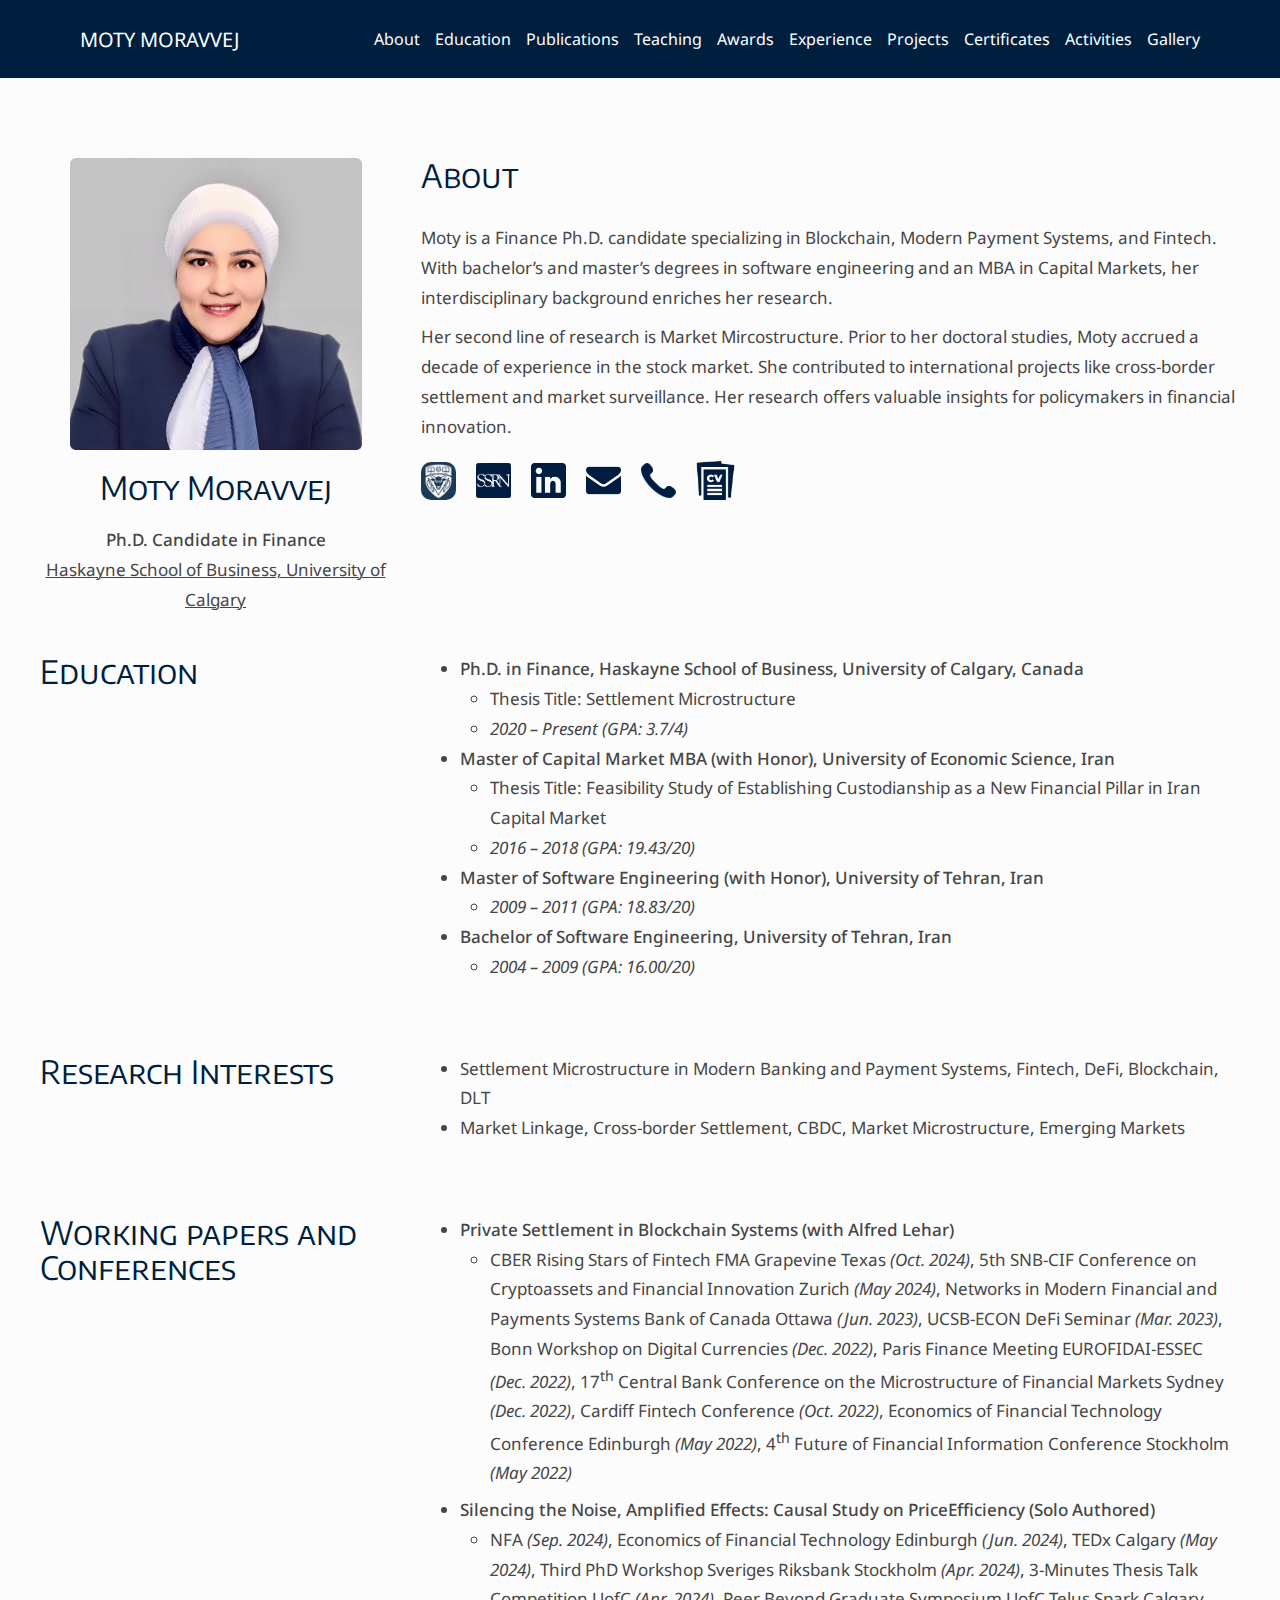
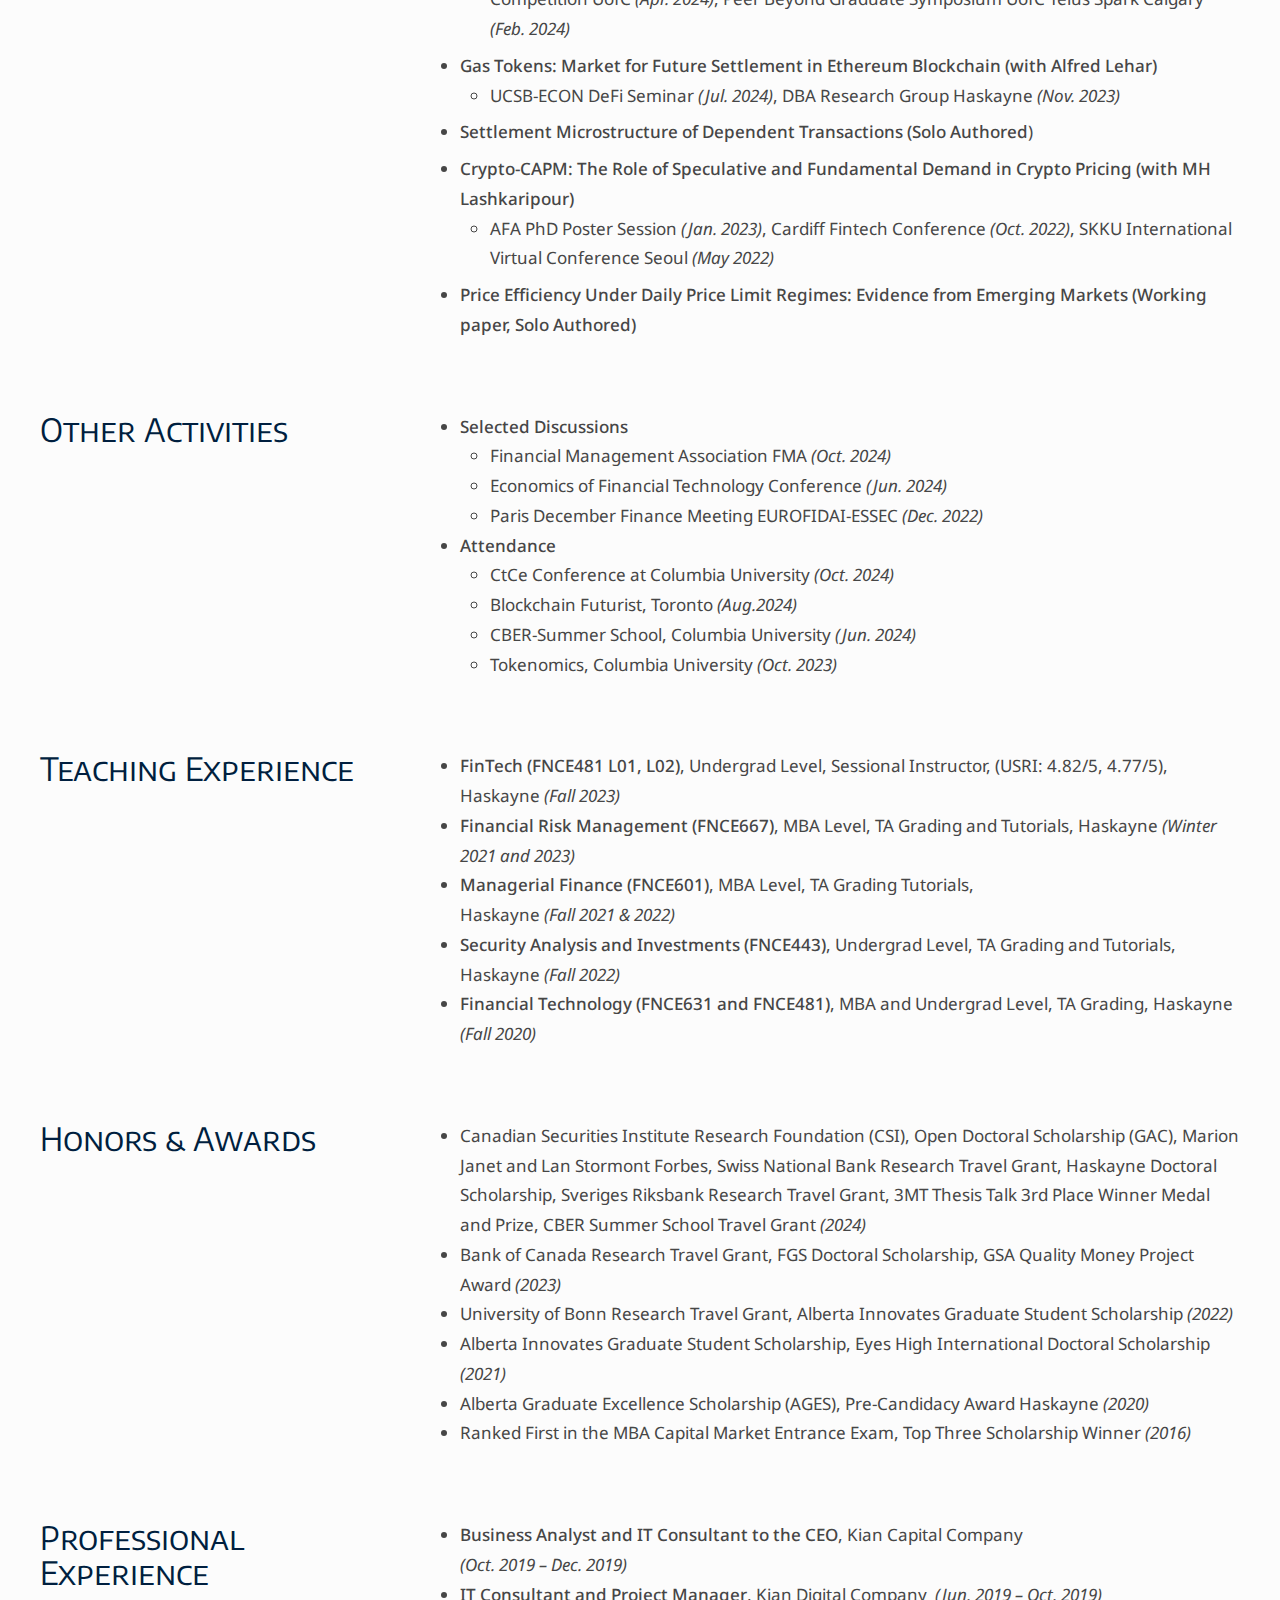
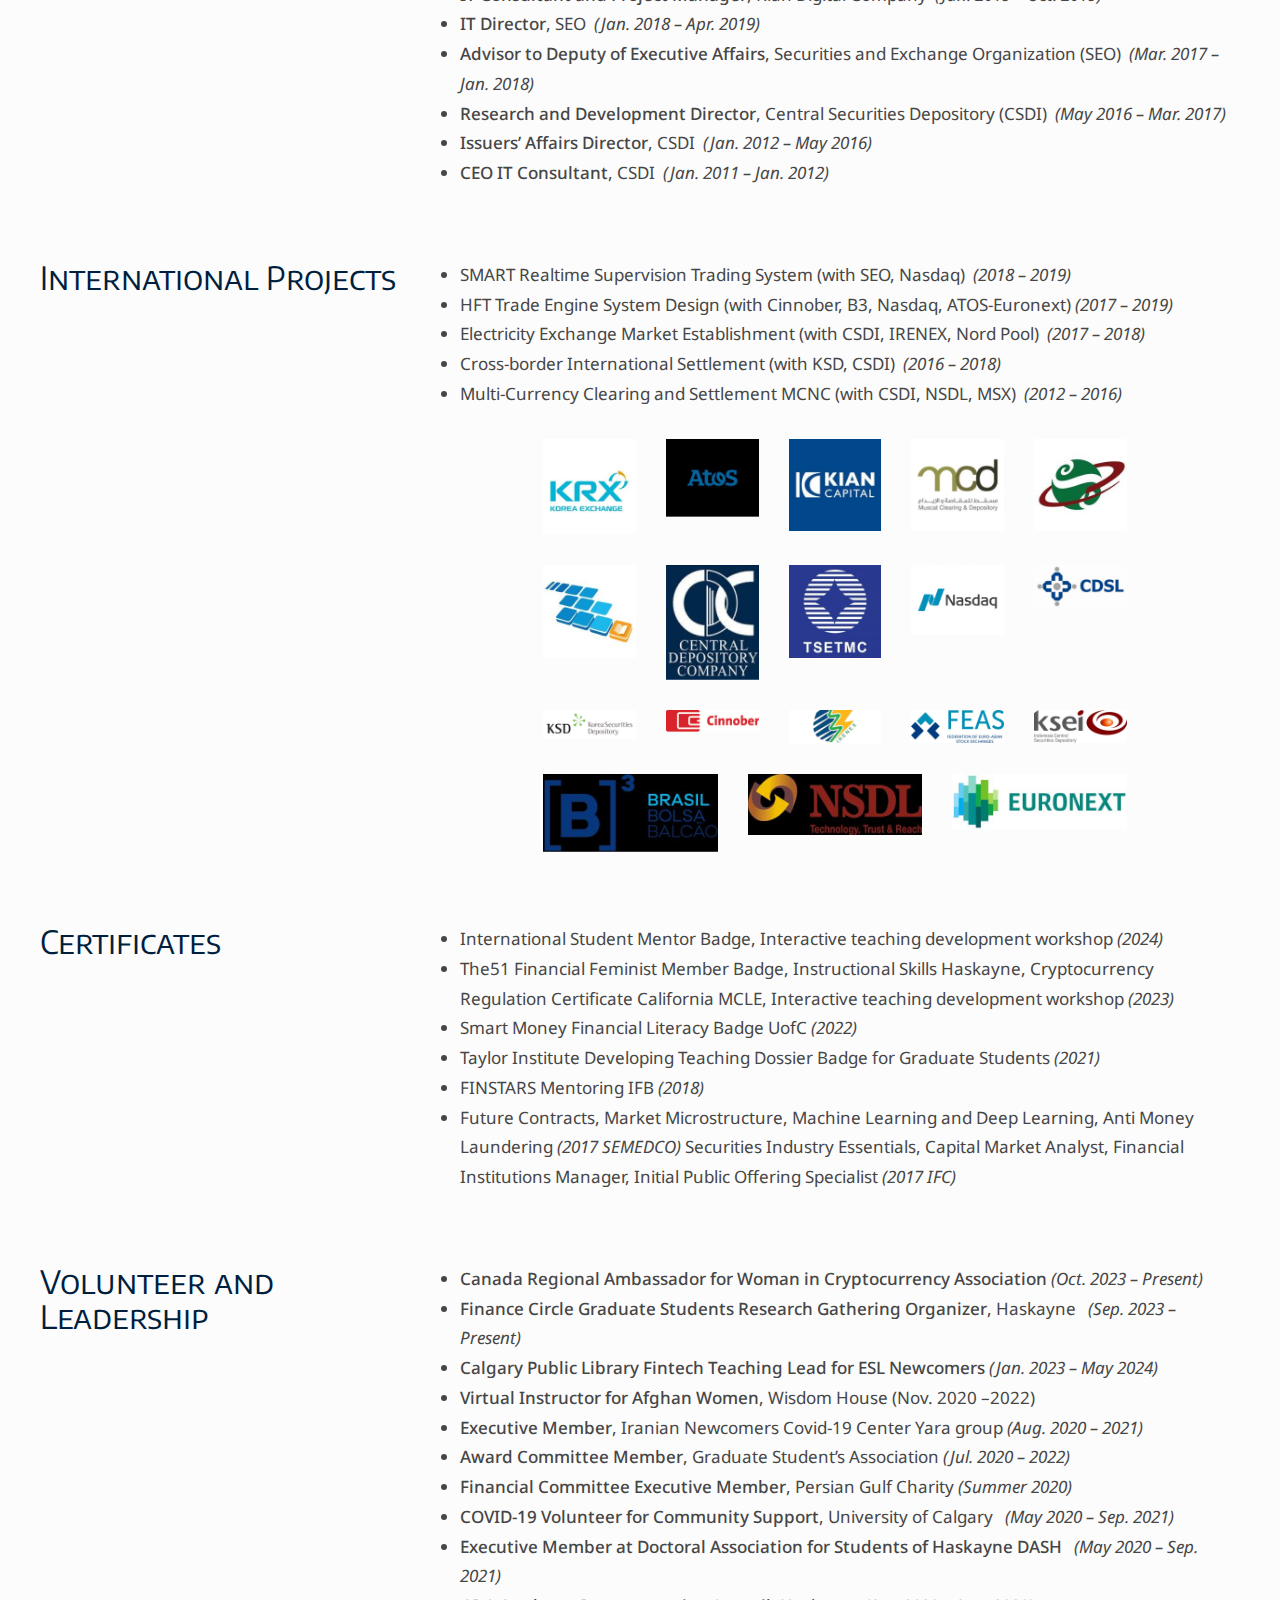
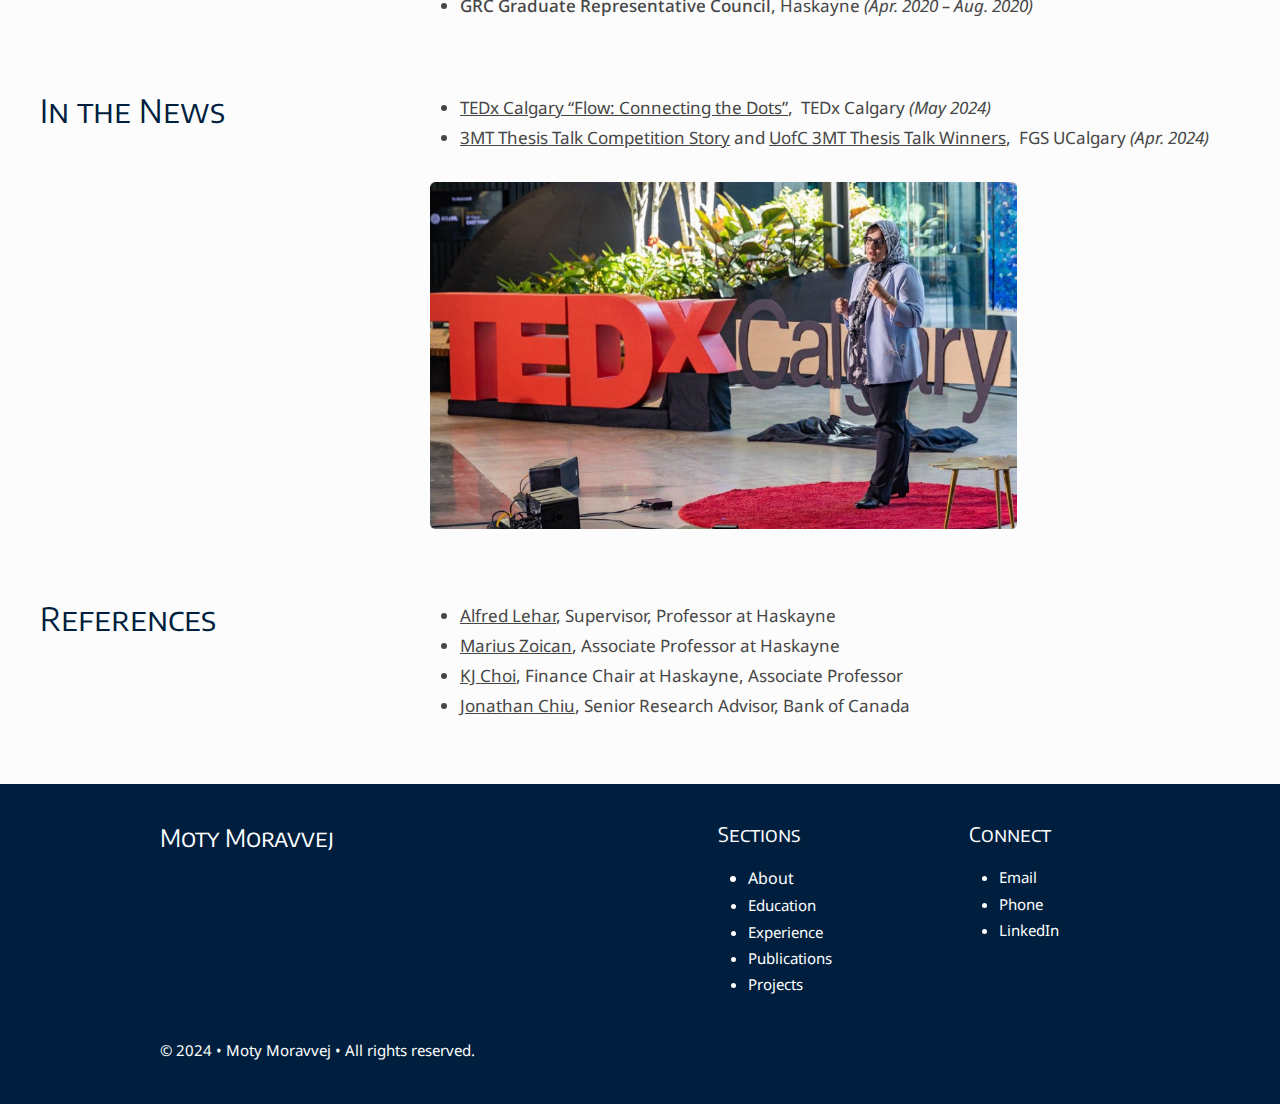
==== commit 50350ae2: "removed list item" ====
--- a/index.html
+++ b/index.html
@@ -571,11 +571,7 @@
 <li>Alberta Graduate Excellence Scholarship (AGES), Pre-Candidacy Award Haskayne <em>(2020)</em>
 </li>
 
-
-
-<li>First Woman Promoted as CTO at Tehran Stock Exchange and Board Member to TSETMC and RayanBourse <em>(2018)</em>
-</li>
-
+ 
 
 
 <li>Ranked First in the MBA Capital Market Entrance Exam, Top Three Scholarship Winner <em>(2016)</em>
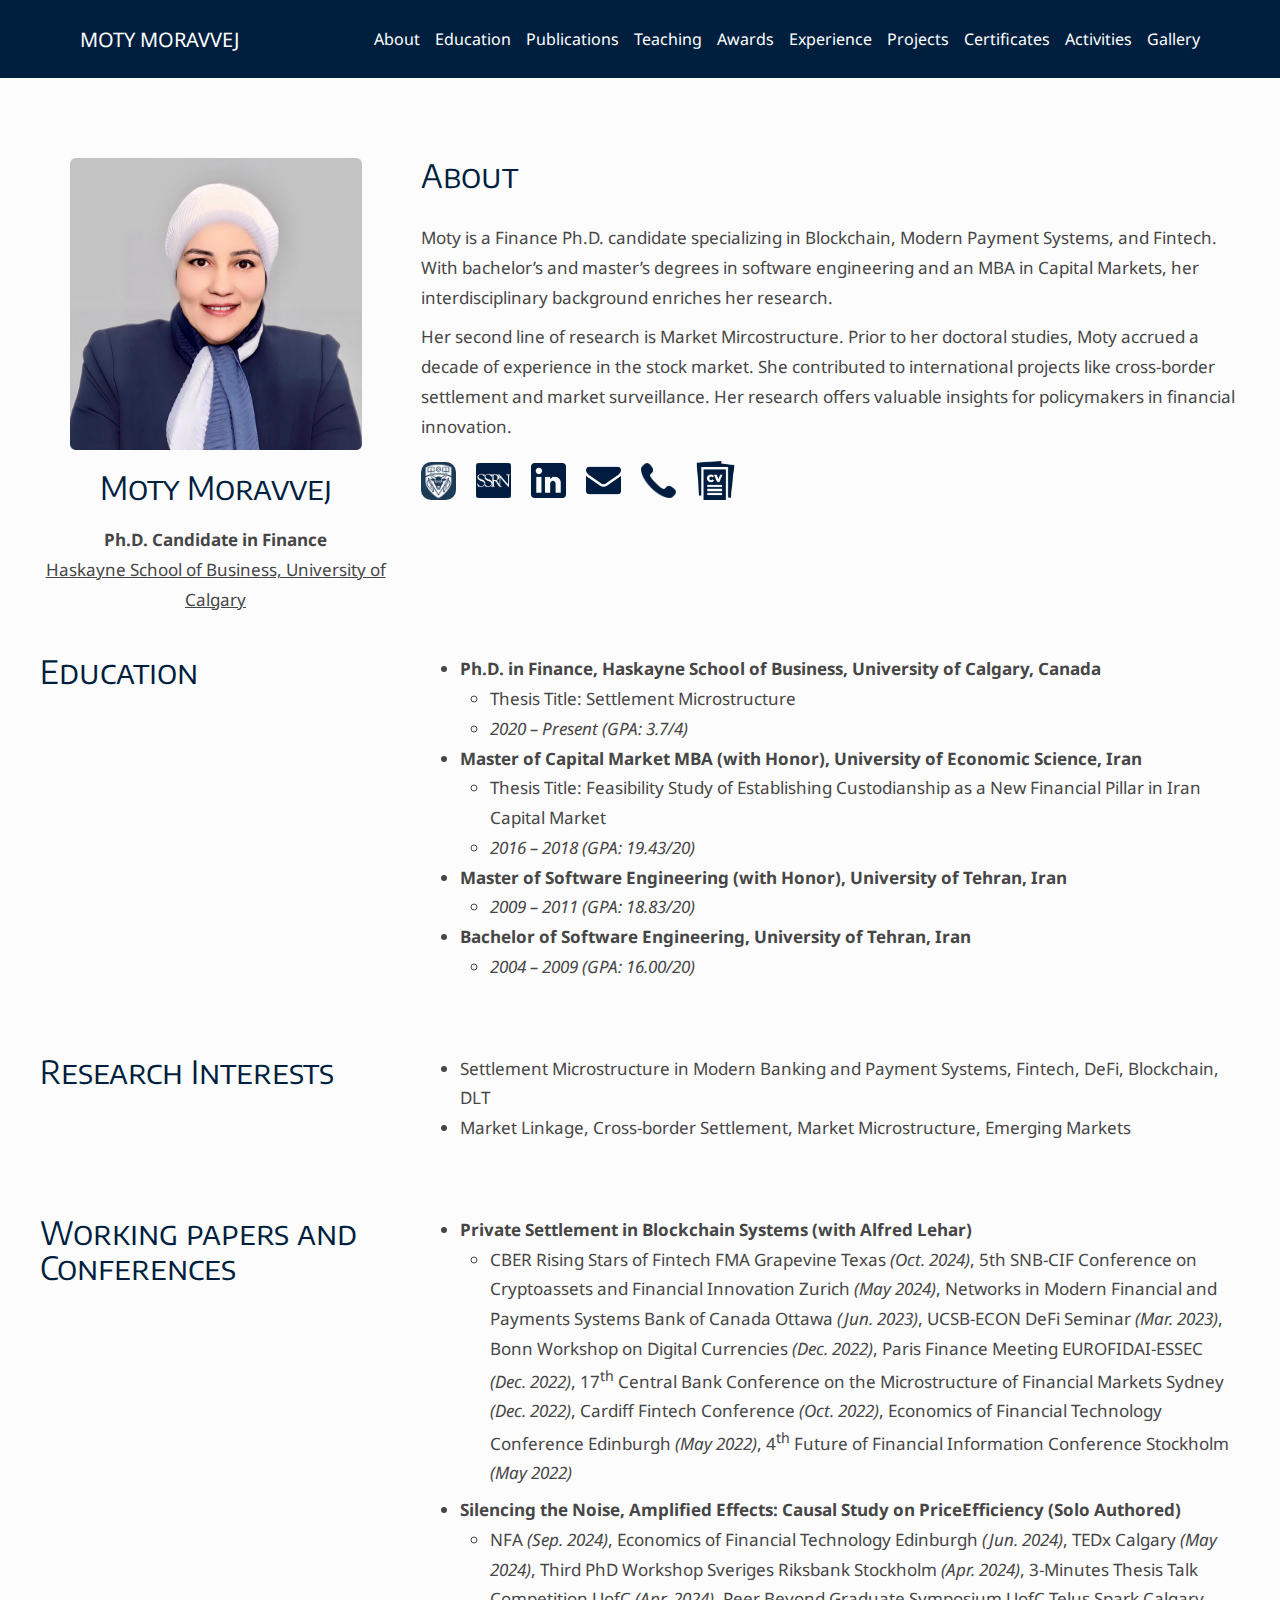
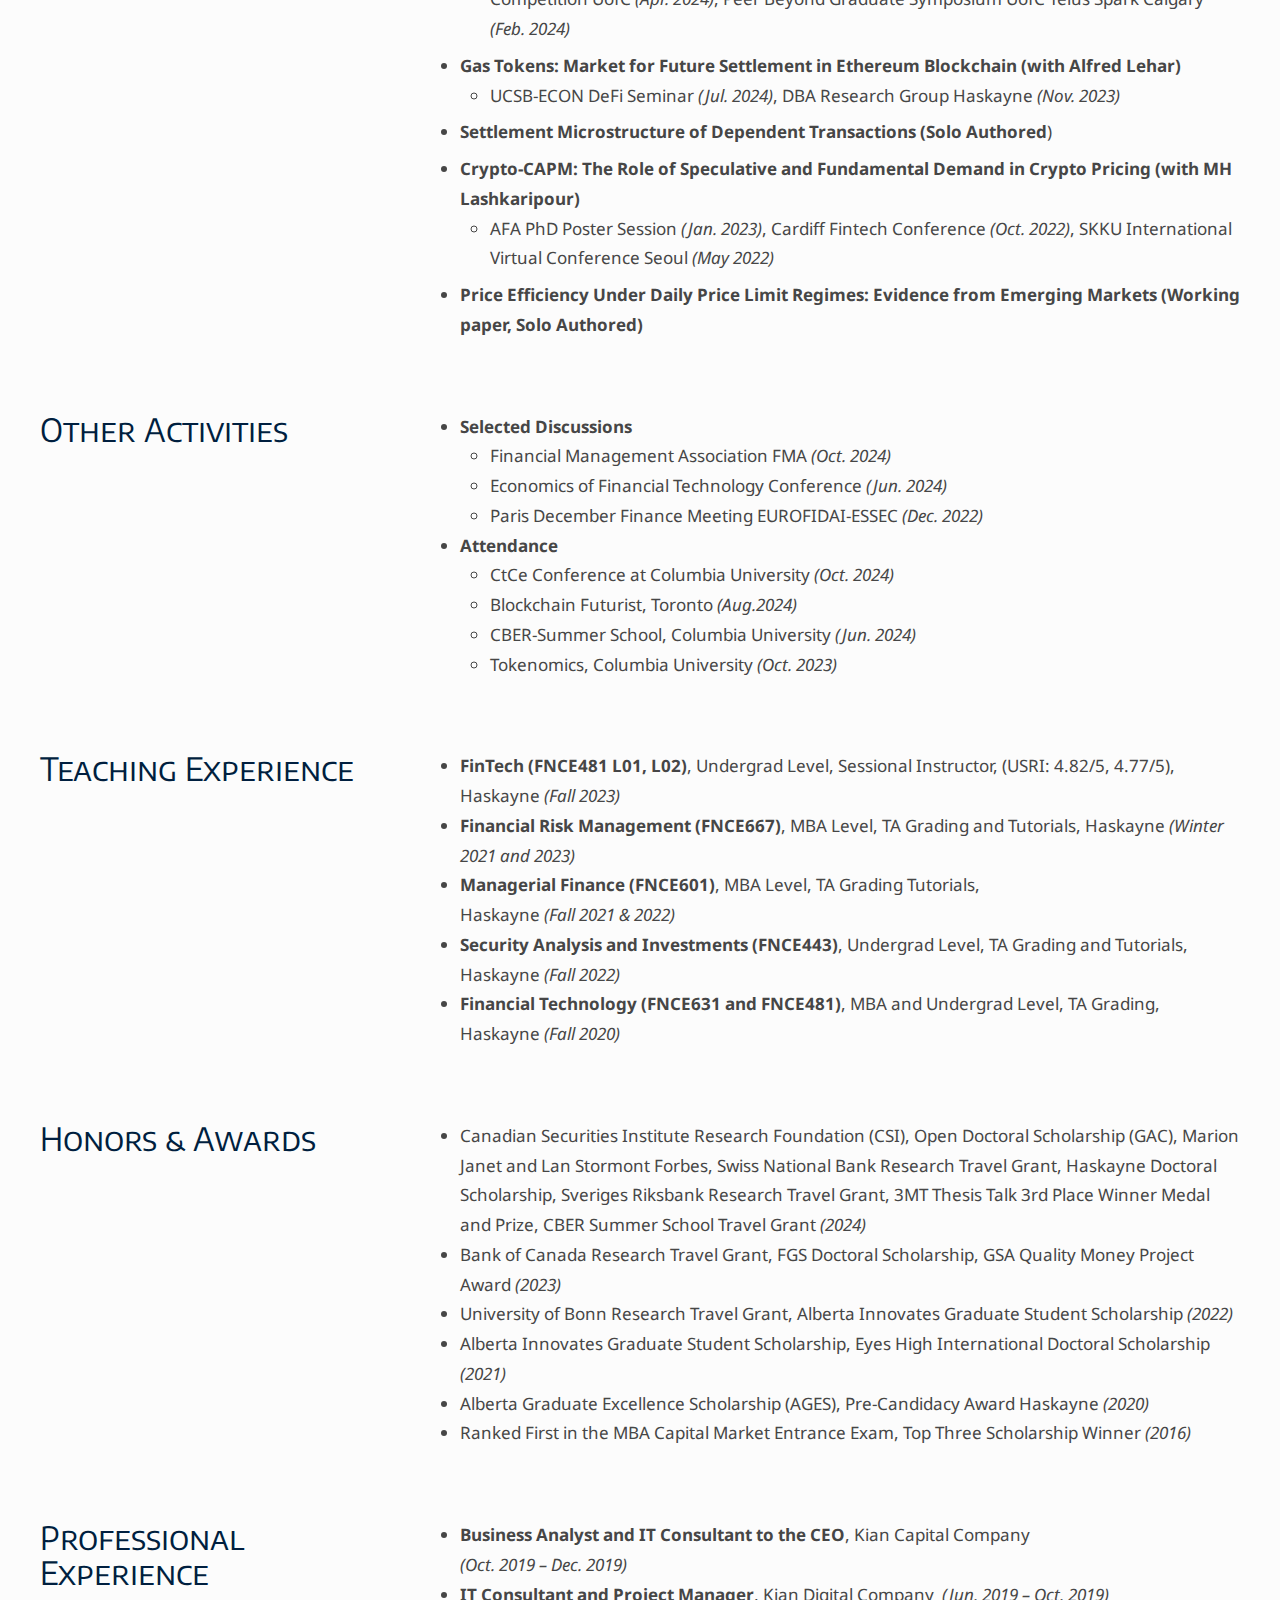
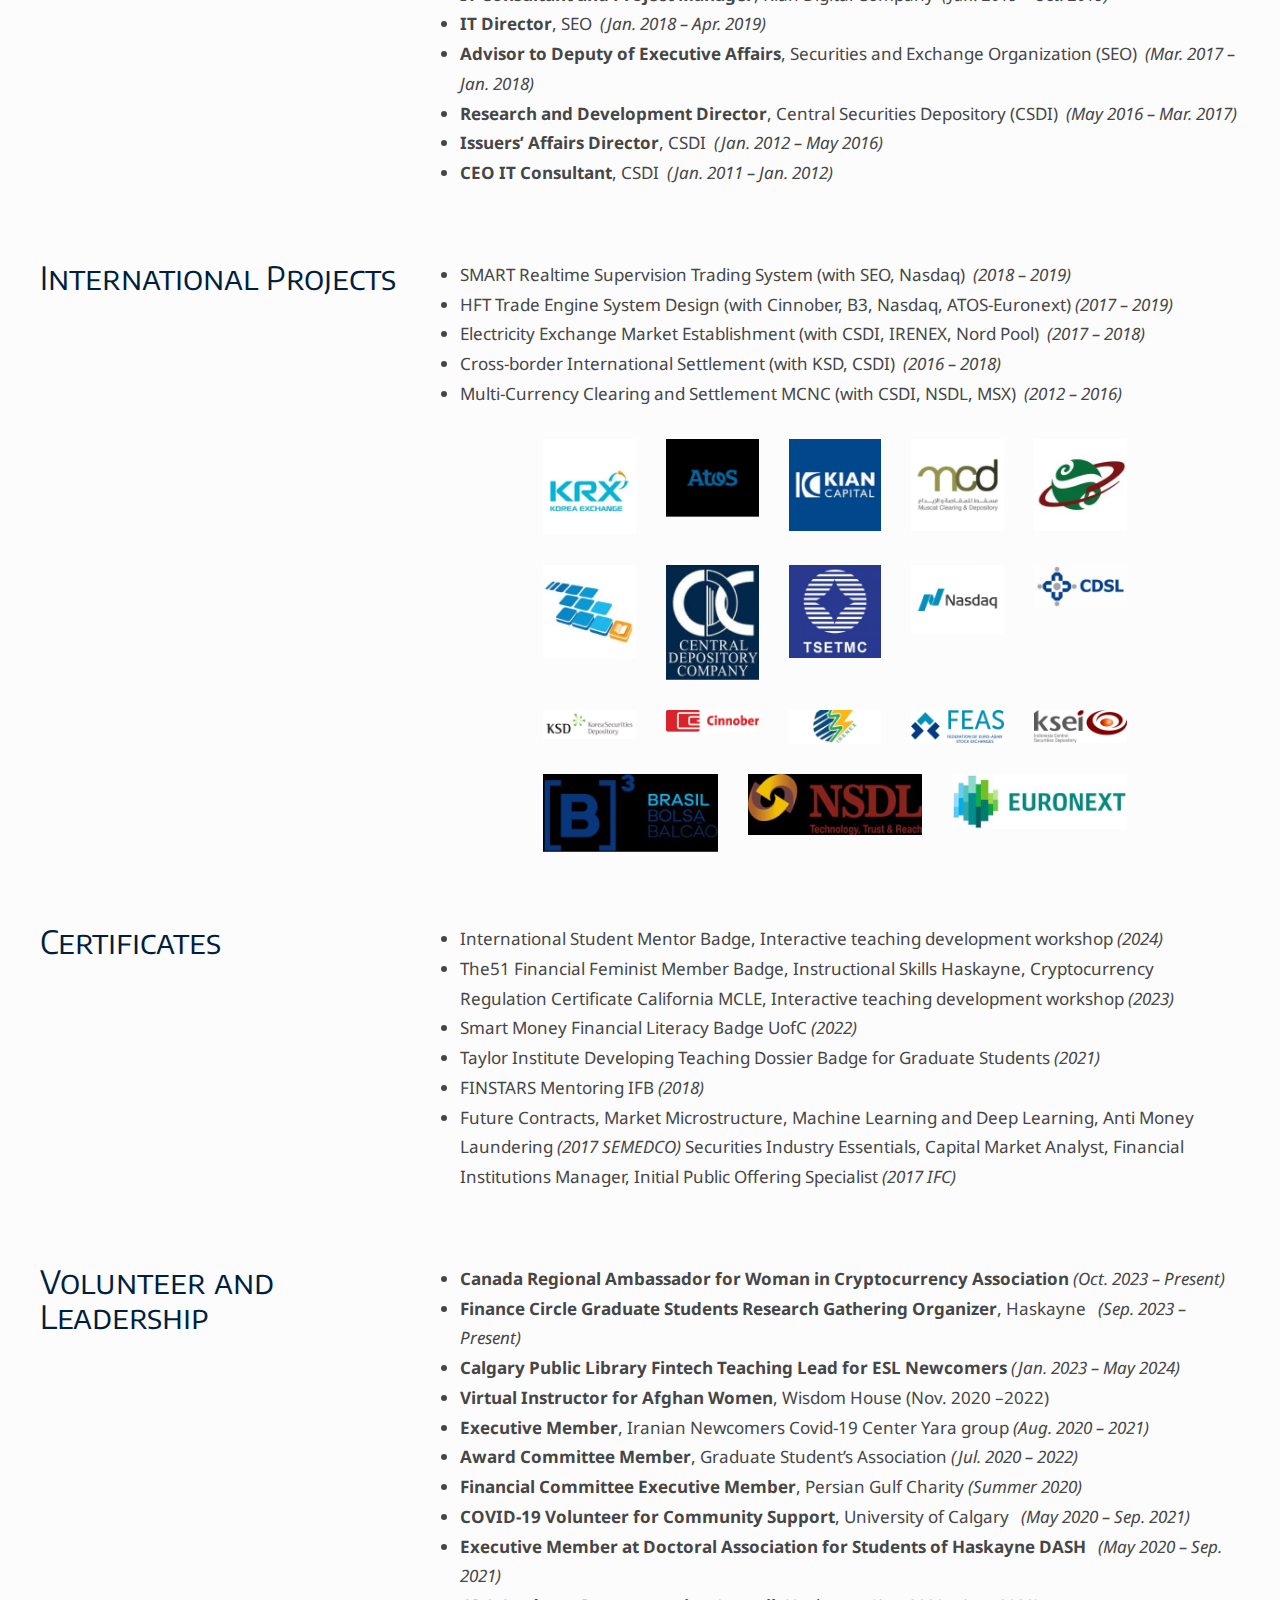
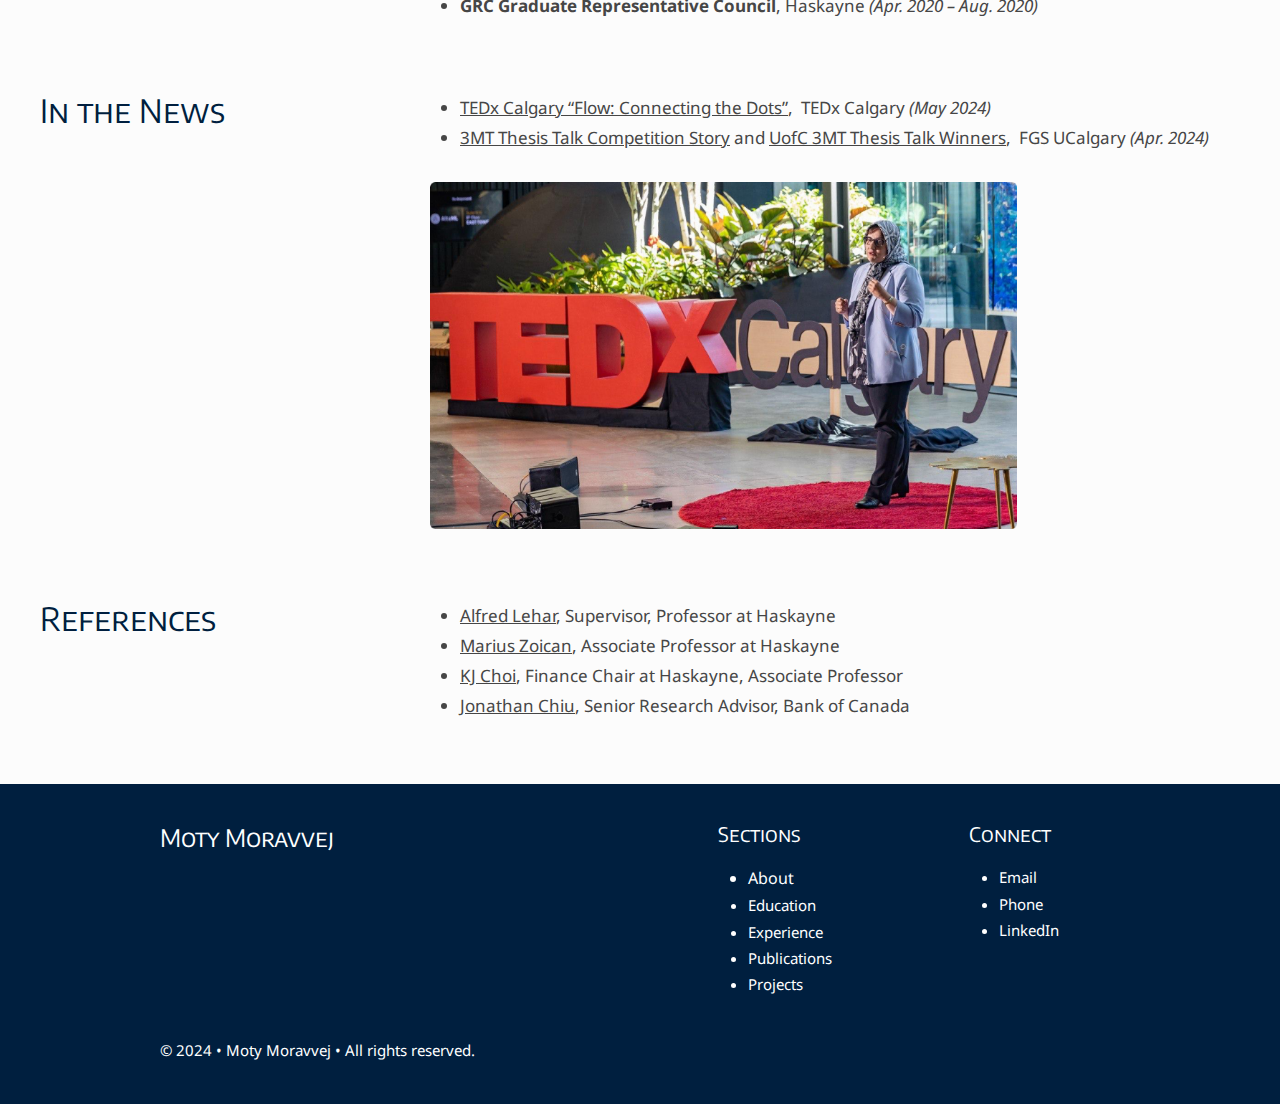
==== commit 3be48517: "delete cbdc" ====
--- a/index.html
+++ b/index.html
@@ -8,20 +8,143 @@
 <link rel="alternate" type="application/rss+xml" title="Moty Moravvej &raquo; Feed" href="https://mmoravvejh.github.io/feed/">
 <link rel="alternate" type="application/rss+xml" title="Moty Moravvej &raquo; Comments Feed" href="https://mmoravvejh.github.io/comments/feed/">
 <script>
-window._wpemojiSettings = {"baseUrl":"https:\/\/s.w.org\/images\/core\/emoji\/15.0.3\/72x72\/","ext":".png","svgUrl":"https:\/\/s.w.org\/images\/core\/emoji\/15.0.3\/svg\/","svgExt":".svg","source":{"concatemoji":"https:\/\/mmoravvejh.github.io\/wp-includes\/js\/wp-emoji-release.min.js?ver=6.6.1"}};
+window._wpemojiSettings = {"baseUrl":"https:\/\/s.w.org\/images\/core\/emoji\/15.0.3\/72x72\/","ext":".png","svgUrl":"https:\/\/s.w.org\/images\/core\/emoji\/15.0.3\/svg\/","svgExt":".svg","source":{"concatemoji":"https:\/\/mmoravvejh.github.io\/wp-includes\/js\/wp-emoji-release.min.js?ver=6.6.2"}};
 /*! This file is auto-generated */
 !function(i,n){var o,s,e;function c(e){try{var t={supportTests:e,timestamp:(new Date).valueOf()};sessionStorage.setItem(o,JSON.stringify(t))}catch(e){}}function p(e,t,n){e.clearRect(0,0,e.canvas.width,e.canvas.height),e.fillText(t,0,0);var t=new Uint32Array(e.getImageData(0,0,e.canvas.width,e.canvas.height).data),r=(e.clearRect(0,0,e.canvas.width,e.canvas.height),e.fillText(n,0,0),new Uint32Array(e.getImageData(0,0,e.canvas.width,e.canvas.height).data));return t.every(function(e,t){return e===r[t]})}function u(e,t,n){switch(t){case"flag":return n(e,"🏳️‍⚧️","🏳️​⚧️")?!1:!n(e,"🇺🇳","🇺​🇳")&&!n(e,"🏴󠁧󠁢󠁥󠁮󠁧󠁿","🏴​󠁧​󠁢​󠁥​󠁮​󠁧​󠁿");case"emoji":return!n(e,"🐦‍⬛","🐦​⬛")}return!1}function f(e,t,n){var r="undefined"!=typeof WorkerGlobalScope&&self instanceof WorkerGlobalScope?new OffscreenCanvas(300,150):i.createElement("canvas"),a=r.getContext("2d",{willReadFrequently:!0}),o=(a.textBaseline="top",a.font="600 32px Arial",{});return e.forEach(function(e){o[e]=t(a,e,n)}),o}function t(e){var t=i.createElement("script");t.src=e,t.defer=!0,i.head.appendChild(t)}"undefined"!=typeof Promise&&(o="wpEmojiSettingsSupports",s=["flag","emoji"],n.supports={everything:!0,everythingExceptFlag:!0},e=new Promise(function(e){i.addEventListener("DOMContentLoaded",e,{once:!0})}),new Promise(function(t){var n=function(){try{var e=JSON.parse(sessionStorage.getItem(o));if("object"==typeof e&&"number"==typeof e.timestamp&&(new Date).valueOf()<e.timestamp+604800&&"object"==typeof e.supportTests)return e.supportTests}catch(e){}return null}();if(!n){if("undefined"!=typeof Worker&&"undefined"!=typeof OffscreenCanvas&&"undefined"!=typeof URL&&URL.createObjectURL&&"undefined"!=typeof Blob)try{var e="postMessage("+f.toString()+"("+[JSON.stringify(s),u.toString(),p.toString()].join(",")+"));",r=new Blob([e],{type:"text/javascript"}),a=new Worker(URL.createObjectURL(r),{name:"wpTestEmojiSupports"});return void(a.onmessage=function(e){c(n=e.data),a.terminate(),t(n)})}catch(e){}c(n=f(s,u,p))}t(n)}).then(function(e){for(var t in e)n.supports[t]=e[t],n.supports.everything=n.supports.everything&&n.supports[t],"flag"!==t&&(n.supports.everythingExceptFlag=n.supports.everythingExceptFlag&&n.supports[t]);n.supports.everythingExceptFlag=n.supports.everythingExceptFlag&&!n.supports.flag,n.DOMReady=!1,n.readyCallback=function(){n.DOMReady=!0}}).then(function(){return e}).then(function(){var e;n.supports.everything||(n.readyCallback(),(e=n.source||{}).concatemoji?t(e.concatemoji):e.wpemoji&&e.twemoji&&(t(e.twemoji),t(e.wpemoji)))}))}((window,document),window._wpemojiSettings);
 </script>
 <style id="wp-block-site-title-inline-css">:root :where(.wp-block-site-title a){color:inherit}</style>
 <style id="wp-block-group-inline-css">.wp-block-group{box-sizing:border-box}:where(.wp-block-group.wp-block-group-is-layout-constrained){position:relative}</style>
 <style id="wp-block-navigation-link-inline-css">.wp-block-navigation .wp-block-navigation-item__label{overflow-wrap:break-word}.wp-block-navigation .wp-block-navigation-item__description{display:none}.link-ui-tools{border-top:1px solid #f0f0f0;padding:8px}.link-ui-block-inserter{padding-top:8px}.link-ui-block-inserter__back{margin-left:8px;text-transform:uppercase}</style>
-<link rel="stylesheet" id="wp-block-navigation-css" href="https://mmoravvejh.github.io/wp-includes/blocks/navigation/style.min.css?ver=6.6.1" media="all">
+<link rel="stylesheet" id="wp-block-navigation-css" href="https://mmoravvejh.github.io/wp-includes/blocks/navigation/style.min.css?ver=6.6.2" media="all">
+<style id="compilation-block-core-navigation-inline-css">header .wp-block-navigation .wp-block-navigation__submenu-container {
+	border: none !important;
+	font-size: 14px;
+	line-height: 1.4;
+	border-radius: 5px;
+	margin-left: calc(var(--wp--preset--spacing--medium) * -1);
+	padding: 0;
+	z-index: 20 !important;
+	background: var(--wp--preset--color--primary) !important;
+}
+
+
+@media only screen and (min-width: 600px) {
+    header .wp-block-navigation :where(.wp-block-navigation__submenu-container) li:first-child {
+        border-radius: 4px;
+    }
+
+	header .wp-block-navigation :where(.wp-block-navigation__submenu-container) li:last-child {
+        border-radius: 4px;
+    }
+}
+
+header .wp-block-navigation .wp-block-navigation__submenu-container .wp-block-navigation__submenu-container {
+	margin-left: -5px;
+	margin-top: calc(var(--wp--preset--spacing--small) * -1);
+	top: 0 !important;
+}
+
+@media only screen and (min-width: 600px) {
+	header .wp-block-navigation :where(.wp-block-navigation__submenu-container) li:first-child {
+		padding-top: var(--wp--preset--spacing--xx-small);
+	}
+
+	header .wp-block-navigation :where(.wp-block-navigation__submenu-container) li:last-child {
+		padding-bottom: var(--wp--preset--spacing--xx-small);
+	}
+}
+
+.wp-block-navigation .has-child .wp-block-navigation__submenu-container .wp-block-navigation__submenu-icon {
+	margin-right: var(--wp--preset--spacing--x-small);
+}
+
+@media (min-width: 782px) {
+
+	.wp-block-navigation .has-child .wp-block-navigation__submenu-container .wp-block-navigation__submenu-container {
+		left: 100% !important;
+		top: 40px !important;
+	}
+
+}
+
+@media only screen and (max-width: 600px) {
+
+	.has-modal-open .admin-bar .is-menu-open .wp-block-navigation__responsive-dialog {
+		margin-top: 0;
+	}
+
+
+	.is-menu-open.has-modal-open .wp-block-navigation__responsive-container-content {
+		padding-top: 46px !important;
+	}
+
+	.is-menu-open.has-modal-open .wp-block-navigation__container {
+		width: 100%;
+		gap: 0 !important;
+	}
+
+	.is-menu-open.has-modal-open .wp-block-navigation__container ul {
+		margin-left: 15px;
+	}
+
+	.is-menu-open.has-modal-open ul.wp-block-navigation__submenu-container {
+		border-radius: 0;
+		margin: 5px 0;
+	}
+
+	.is-menu-open.has-modal-open .wp-block-navigation__container>li {
+		width: 100%;
+		padding: 0 0;
+		position: relative;
+	}
+
+	.is-menu-open.has-modal-open .wp-block-navigation__container ul li a:before {
+		content: "\25A0";
+		position: absolute;
+		left: -20px;
+	}
+
+	.is-menu-open.has-modal-open .wp-block-navigation__container ul li:hover a:hover:before {
+		text-decoration: none;
+	}
+
+	.is-menu-open.has-modal-open .wp-block-navigation__container>li:first-child>a {
+		padding-top: 0 !important;
+	}
+
+	.is-menu-open.has-modal-open .wp-block-navigation-item .wp-block-navigation__submenu-container {
+		padding: 0 0 0 var(--wp--preset--spacing--large);
+		font-size: var(--wp--preset--font-size--base);
+		margin-left: 0;
+		width: 100% !important;
+	}
+
+	.is-menu-open.has-modal-open .wp-block-navigation-item__content {
+		width: 100%;
+		padding: var(--wp--preset--spacing--x-small) 0 0 !important;
+	}
+
+	.is-menu-open .wp-block-navigation__submenu-container {
+		padding-top: var(--wp--preset--spacing--small);
+	}
+
+	.is-menu-open.has-modal-open .wp-block-navigation__container .wp-element-button {
+		margin-top: var(--wp--preset--spacing--small);
+	}
+
+	.is-menu-open.has-modal-open .wp-block-navigation__container .wp-element-button .wp-block-navigation-item__content {
+		width: 100%;
+		text-align: center;
+		font-size: var(--wp--preset--font-size--base);
+		padding: var(--wp--preset--spacing--small) !important;
+	}
+}</style>
 <style id="wp-block-image-inline-css">.wp-block-image img{box-sizing:border-box;height:auto;max-width:100%;vertical-align:bottom}.wp-block-image[style*=border-radius] img,.wp-block-image[style*=border-radius]>a{border-radius:inherit}.wp-block-image.has-custom-border img{box-sizing:border-box}.wp-block-image.aligncenter{text-align:center}.wp-block-image.alignfull img,.wp-block-image.alignwide img{height:auto;width:100%}.wp-block-image .aligncenter,.wp-block-image .alignleft,.wp-block-image .alignright,.wp-block-image.aligncenter,.wp-block-image.alignleft,.wp-block-image.alignright{display:table}.wp-block-image .aligncenter>figcaption,.wp-block-image .alignleft>figcaption,.wp-block-image .alignright>figcaption,.wp-block-image.aligncenter>figcaption,.wp-block-image.alignleft>figcaption,.wp-block-image.alignright>figcaption{caption-side:bottom;display:table-caption}.wp-block-image .alignleft{float:left;margin:.5em 1em .5em 0}.wp-block-image .alignright{float:right;margin:.5em 0 .5em 1em}.wp-block-image .aligncenter{margin-left:auto;margin-right:auto}.wp-block-image :where(figcaption){margin-bottom:1em;margin-top:.5em}.wp-block-image.is-style-circle-mask img{border-radius:9999px}@supports ((-webkit-mask-image:none) or (mask-image:none)) or (-webkit-mask-image:none){.wp-block-image.is-style-circle-mask img{border-radius:0;-webkit-mask-image:url('data:image/svg+xml;utf8,<svg viewBox="0 0 100 100" xmlns="http://www.w3.org/2000/svg"><circle cx="50" cy="50" r="50"/></svg>');mask-image:url('data:image/svg+xml;utf8,<svg viewBox="0 0 100 100" xmlns="http://www.w3.org/2000/svg"><circle cx="50" cy="50" r="50"/></svg>');mask-mode:alpha;-webkit-mask-position:center;mask-position:center;-webkit-mask-repeat:no-repeat;mask-repeat:no-repeat;-webkit-mask-size:contain;mask-size:contain}}:root :where(.wp-block-image.is-style-rounded img,.wp-block-image .is-style-rounded img){border-radius:9999px}.wp-block-image figure{margin:0}.wp-lightbox-container{display:flex;flex-direction:column;position:relative}.wp-lightbox-container img{cursor:zoom-in}.wp-lightbox-container img:hover+button{opacity:1}.wp-lightbox-container button{align-items:center;-webkit-backdrop-filter:blur(16px) saturate(180%);backdrop-filter:blur(16px) saturate(180%);background-color:#5a5a5a40;border:none;border-radius:4px;cursor:zoom-in;display:flex;height:20px;justify-content:center;opacity:0;padding:0;position:absolute;right:16px;text-align:center;top:16px;transition:opacity .2s ease;width:20px;z-index:100}.wp-lightbox-container button:focus-visible{outline:3px auto #5a5a5a40;outline:3px auto -webkit-focus-ring-color;outline-offset:3px}.wp-lightbox-container button:hover{cursor:pointer;opacity:1}.wp-lightbox-container button:focus{opacity:1}.wp-lightbox-container button:focus,.wp-lightbox-container button:hover,.wp-lightbox-container button:not(:hover):not(:active):not(.has-background){background-color:#5a5a5a40;border:none}.wp-lightbox-overlay{box-sizing:border-box;cursor:zoom-out;height:100vh;left:0;overflow:hidden;position:fixed;top:0;visibility:hidden;width:100%;z-index:100000}.wp-lightbox-overlay .close-button{align-items:center;cursor:pointer;display:flex;justify-content:center;min-height:40px;min-width:40px;padding:0;position:absolute;right:calc(env(safe-area-inset-right) + 16px);top:calc(env(safe-area-inset-top) + 16px);z-index:5000000}.wp-lightbox-overlay .close-button:focus,.wp-lightbox-overlay .close-button:hover,.wp-lightbox-overlay .close-button:not(:hover):not(:active):not(.has-background){background:none;border:none}.wp-lightbox-overlay .lightbox-image-container{height:var(--wp--lightbox-container-height);left:50%;overflow:hidden;position:absolute;top:50%;transform:translate(-50%,-50%);transform-origin:top left;width:var(--wp--lightbox-container-width);z-index:9999999999}.wp-lightbox-overlay .wp-block-image{align-items:center;box-sizing:border-box;display:flex;height:100%;justify-content:center;margin:0;position:relative;transform-origin:0 0;width:100%;z-index:3000000}.wp-lightbox-overlay .wp-block-image img{height:var(--wp--lightbox-image-height);min-height:var(--wp--lightbox-image-height);min-width:var(--wp--lightbox-image-width);width:var(--wp--lightbox-image-width)}.wp-lightbox-overlay .wp-block-image figcaption{display:none}.wp-lightbox-overlay button{background:none;border:none}.wp-lightbox-overlay .scrim{background-color:#fff;height:100%;opacity:.9;position:absolute;width:100%;z-index:2000000}.wp-lightbox-overlay.active{animation:turn-on-visibility .25s both;visibility:visible}.wp-lightbox-overlay.active img{animation:turn-on-visibility .35s both}.wp-lightbox-overlay.show-closing-animation:not(.active){animation:turn-off-visibility .35s both}.wp-lightbox-overlay.show-closing-animation:not(.active) img{animation:turn-off-visibility .25s both}@media (prefers-reduced-motion:no-preference){.wp-lightbox-overlay.zoom.active{animation:none;opacity:1;visibility:visible}.wp-lightbox-overlay.zoom.active .lightbox-image-container{animation:lightbox-zoom-in .4s}.wp-lightbox-overlay.zoom.active .lightbox-image-container img{animation:none}.wp-lightbox-overlay.zoom.active .scrim{animation:turn-on-visibility .4s forwards}.wp-lightbox-overlay.zoom.show-closing-animation:not(.active){animation:none}.wp-lightbox-overlay.zoom.show-closing-animation:not(.active) .lightbox-image-container{animation:lightbox-zoom-out .4s}.wp-lightbox-overlay.zoom.show-closing-animation:not(.active) .lightbox-image-container img{animation:none}.wp-lightbox-overlay.zoom.show-closing-animation:not(.active) .scrim{animation:turn-off-visibility .4s forwards}}@keyframes turn-on-visibility{0%{opacity:0}to{opacity:1}}@keyframes turn-off-visibility{0%{opacity:1;visibility:visible}99%{opacity:0;visibility:visible}to{opacity:0;visibility:hidden}}@keyframes lightbox-zoom-in{0%{transform:translate(calc((-100vw + var(--wp--lightbox-scrollbar-width))/2 + var(--wp--lightbox-initial-left-position)),calc(-50vh + var(--wp--lightbox-initial-top-position))) scale(var(--wp--lightbox-scale))}to{transform:translate(-50%,-50%) scale(1)}}@keyframes lightbox-zoom-out{0%{transform:translate(-50%,-50%) scale(1);visibility:visible}99%{visibility:visible}to{transform:translate(calc((-100vw + var(--wp--lightbox-scrollbar-width))/2 + var(--wp--lightbox-initial-left-position)),calc(-50vh + var(--wp--lightbox-initial-top-position))) scale(var(--wp--lightbox-scale));visibility:hidden}}</style>
 <style id="wp-block-heading-inline-css">h1.has-background,h2.has-background,h3.has-background,h4.has-background,h5.has-background,h6.has-background{padding:1.25em 2.375em}h1.has-text-align-left[style*=writing-mode]:where([style*=vertical-lr]),h1.has-text-align-right[style*=writing-mode]:where([style*=vertical-rl]),h2.has-text-align-left[style*=writing-mode]:where([style*=vertical-lr]),h2.has-text-align-right[style*=writing-mode]:where([style*=vertical-rl]),h3.has-text-align-left[style*=writing-mode]:where([style*=vertical-lr]),h3.has-text-align-right[style*=writing-mode]:where([style*=vertical-rl]),h4.has-text-align-left[style*=writing-mode]:where([style*=vertical-lr]),h4.has-text-align-right[style*=writing-mode]:where([style*=vertical-rl]),h5.has-text-align-left[style*=writing-mode]:where([style*=vertical-lr]),h5.has-text-align-right[style*=writing-mode]:where([style*=vertical-rl]),h6.has-text-align-left[style*=writing-mode]:where([style*=vertical-lr]),h6.has-text-align-right[style*=writing-mode]:where([style*=vertical-rl]){rotate:180deg}</style>
 <style id="wp-block-paragraph-inline-css">.is-small-text{font-size:.875em}.is-regular-text{font-size:1em}.is-large-text{font-size:2.25em}.is-larger-text{font-size:3em}.has-drop-cap:not(:focus):first-letter{float:left;font-size:8.4em;font-style:normal;font-weight:100;line-height:.68;margin:.05em .1em 0 0;text-transform:uppercase}body.rtl .has-drop-cap:not(:focus):first-letter{float:none;margin-left:.1em}p.has-drop-cap.has-background{overflow:hidden}:root :where(p.has-background){padding:1.25em 2.375em}:where(p.has-text-color:not(.has-link-color)) a{color:inherit}p.has-text-align-left[style*="writing-mode:vertical-lr"],p.has-text-align-right[style*="writing-mode:vertical-rl"]{rotate:180deg}</style>
 <style id="wp-block-columns-inline-css">.wp-block-columns{align-items:normal!important;box-sizing:border-box;display:flex;flex-wrap:wrap!important}@media (min-width:782px){.wp-block-columns{flex-wrap:nowrap!important}}.wp-block-columns.are-vertically-aligned-top{align-items:flex-start}.wp-block-columns.are-vertically-aligned-center{align-items:center}.wp-block-columns.are-vertically-aligned-bottom{align-items:flex-end}@media (max-width:781px){.wp-block-columns:not(.is-not-stacked-on-mobile)>.wp-block-column{flex-basis:100%!important}}@media (min-width:782px){.wp-block-columns:not(.is-not-stacked-on-mobile)>.wp-block-column{flex-basis:0;flex-grow:1}.wp-block-columns:not(.is-not-stacked-on-mobile)>.wp-block-column[style*=flex-basis]{flex-grow:0}}.wp-block-columns.is-not-stacked-on-mobile{flex-wrap:nowrap!important}.wp-block-columns.is-not-stacked-on-mobile>.wp-block-column{flex-basis:0;flex-grow:1}.wp-block-columns.is-not-stacked-on-mobile>.wp-block-column[style*=flex-basis]{flex-grow:0}:where(.wp-block-columns){margin-bottom:1.75em}:where(.wp-block-columns.has-background){padding:1.25em 2.375em}.wp-block-column{flex-grow:1;min-width:0;overflow-wrap:break-word;word-break:break-word}.wp-block-column.is-vertically-aligned-top{align-self:flex-start}.wp-block-column.is-vertically-aligned-center{align-self:center}.wp-block-column.is-vertically-aligned-bottom{align-self:flex-end}.wp-block-column.is-vertically-aligned-stretch{align-self:stretch}.wp-block-column.is-vertically-aligned-bottom,.wp-block-column.is-vertically-aligned-center,.wp-block-column.is-vertically-aligned-top{width:100%}</style>
 <style id="wp-block-list-inline-css">ol,ul{box-sizing:border-box}:root :where(ul.has-background,ol.has-background){padding:1.25em 2.375em}</style>
-<link rel="stylesheet" id="wp-block-gallery-css" href="https://mmoravvejh.github.io/wp-includes/blocks/gallery/style.min.css?ver=6.6.1" media="all">
+<link rel="stylesheet" id="wp-block-gallery-css" href="https://mmoravvejh.github.io/wp-includes/blocks/gallery/style.min.css?ver=6.6.2" media="all">
 <style id="wp-emoji-styles-inline-css">img.wp-smiley, img.emoji {
 		display: inline !important;
 		border: none !important;
@@ -34,9 +157,9 @@
 		padding: 0 !important;
 	}</style>
 <style id="wp-block-library-inline-css">:root{--wp-admin-theme-color:#007cba;--wp-admin-theme-color--rgb:0,124,186;--wp-admin-theme-color-darker-10:#006ba1;--wp-admin-theme-color-darker-10--rgb:0,107,161;--wp-admin-theme-color-darker-20:#005a87;--wp-admin-theme-color-darker-20--rgb:0,90,135;--wp-admin-border-width-focus:2px;--wp-block-synced-color:#7a00df;--wp-block-synced-color--rgb:122,0,223;--wp-bound-block-color:var(--wp-block-synced-color)}@media (min-resolution:192dpi){:root{--wp-admin-border-width-focus:1.5px}}.wp-element-button{cursor:pointer}:root{--wp--preset--font-size--normal:16px;--wp--preset--font-size--huge:42px}:root .has-very-light-gray-background-color{background-color:#eee}:root .has-very-dark-gray-background-color{background-color:#313131}:root .has-very-light-gray-color{color:#eee}:root .has-very-dark-gray-color{color:#313131}:root .has-vivid-green-cyan-to-vivid-cyan-blue-gradient-background{background:linear-gradient(135deg,#00d084,#0693e3)}:root .has-purple-crush-gradient-background{background:linear-gradient(135deg,#34e2e4,#4721fb 50%,#ab1dfe)}:root .has-hazy-dawn-gradient-background{background:linear-gradient(135deg,#faaca8,#dad0ec)}:root .has-subdued-olive-gradient-background{background:linear-gradient(135deg,#fafae1,#67a671)}:root .has-atomic-cream-gradient-background{background:linear-gradient(135deg,#fdd79a,#004a59)}:root .has-nightshade-gradient-background{background:linear-gradient(135deg,#330968,#31cdcf)}:root .has-midnight-gradient-background{background:linear-gradient(135deg,#020381,#2874fc)}.has-regular-font-size{font-size:1em}.has-larger-font-size{font-size:2.625em}.has-normal-font-size{font-size:var(--wp--preset--font-size--normal)}.has-huge-font-size{font-size:var(--wp--preset--font-size--huge)}.has-text-align-center{text-align:center}.has-text-align-left{text-align:left}.has-text-align-right{text-align:right}#end-resizable-editor-section{display:none}.aligncenter{clear:both}.items-justified-left{justify-content:flex-start}.items-justified-center{justify-content:center}.items-justified-right{justify-content:flex-end}.items-justified-space-between{justify-content:space-between}.screen-reader-text{border:0;clip:rect(1px,1px,1px,1px);clip-path:inset(50%);height:1px;margin:-1px;overflow:hidden;padding:0;position:absolute;width:1px;word-wrap:normal!important}.screen-reader-text:focus{background-color:#ddd;clip:auto!important;clip-path:none;color:#444;display:block;font-size:1em;height:auto;left:5px;line-height:normal;padding:15px 23px 14px;text-decoration:none;top:5px;width:auto;z-index:100000}html :where(.has-border-color){border-style:solid}html :where([style*=border-top-color]){border-top-style:solid}html :where([style*=border-right-color]){border-right-style:solid}html :where([style*=border-bottom-color]){border-bottom-style:solid}html :where([style*=border-left-color]){border-left-style:solid}html :where([style*=border-width]){border-style:solid}html :where([style*=border-top-width]){border-top-style:solid}html :where([style*=border-right-width]){border-right-style:solid}html :where([style*=border-bottom-width]){border-bottom-style:solid}html :where([style*=border-left-width]){border-left-style:solid}html :where(img[class*=wp-image-]){height:auto;max-width:100%}:where(figure){margin:0 0 1em}html :where(.is-position-sticky){--wp-admin--admin-bar--position-offset:var(--wp-admin--admin-bar--height,0px)}@media screen and (max-width:600px){html :where(.is-position-sticky){--wp-admin--admin-bar--position-offset:0px}}</style>
-<style id="global-styles-inline-css">:root{--wp--preset--aspect-ratio--square: 1;--wp--preset--aspect-ratio--4-3: 4/3;--wp--preset--aspect-ratio--3-4: 3/4;--wp--preset--aspect-ratio--3-2: 3/2;--wp--preset--aspect-ratio--2-3: 2/3;--wp--preset--aspect-ratio--16-9: 16/9;--wp--preset--aspect-ratio--9-16: 9/16;--wp--preset--color--black: #000000;--wp--preset--color--cyan-bluish-gray: #abb8c3;--wp--preset--color--white: #ffffff;--wp--preset--color--pale-pink: #f78da7;--wp--preset--color--vivid-red: #cf2e2e;--wp--preset--color--luminous-vivid-orange: #ff6900;--wp--preset--color--luminous-vivid-amber: #fcb900;--wp--preset--color--light-green-cyan: #7bdcb5;--wp--preset--color--vivid-green-cyan: #00d084;--wp--preset--color--pale-cyan-blue: #8ed1fc;--wp--preset--color--vivid-cyan-blue: #0693e3;--wp--preset--color--vivid-purple: #9b51e0;--wp--preset--color--base: #ffffff;--wp--preset--color--contrast: #464646;--wp--preset--color--primary: #334156;--wp--preset--color--secondary: #001f3f;--wp--preset--color--neutral: #eeeeee;--wp--preset--gradient--vivid-cyan-blue-to-vivid-purple: linear-gradient(135deg,rgba(6,147,227,1) 0%,rgb(155,81,224) 100%);--wp--preset--gradient--light-green-cyan-to-vivid-green-cyan: linear-gradient(135deg,rgb(122,220,180) 0%,rgb(0,208,130) 100%);--wp--preset--gradient--luminous-vivid-amber-to-luminous-vivid-orange: linear-gradient(135deg,rgba(252,185,0,1) 0%,rgba(255,105,0,1) 100%);--wp--preset--gradient--luminous-vivid-orange-to-vivid-red: linear-gradient(135deg,rgba(255,105,0,1) 0%,rgb(207,46,46) 100%);--wp--preset--gradient--very-light-gray-to-cyan-bluish-gray: linear-gradient(135deg,rgb(238,238,238) 0%,rgb(169,184,195) 100%);--wp--preset--gradient--cool-to-warm-spectrum: linear-gradient(135deg,rgb(74,234,220) 0%,rgb(151,120,209) 20%,rgb(207,42,186) 40%,rgb(238,44,130) 60%,rgb(251,105,98) 80%,rgb(254,248,76) 100%);--wp--preset--gradient--blush-light-purple: linear-gradient(135deg,rgb(255,206,236) 0%,rgb(152,150,240) 100%);--wp--preset--gradient--blush-bordeaux: linear-gradient(135deg,rgb(254,205,165) 0%,rgb(254,45,45) 50%,rgb(107,0,62) 100%);--wp--preset--gradient--luminous-dusk: linear-gradient(135deg,rgb(255,203,112) 0%,rgb(199,81,192) 50%,rgb(65,88,208) 100%);--wp--preset--gradient--pale-ocean: linear-gradient(135deg,rgb(255,245,203) 0%,rgb(182,227,212) 50%,rgb(51,167,181) 100%);--wp--preset--gradient--electric-grass: linear-gradient(135deg,rgb(202,248,128) 0%,rgb(113,206,126) 100%);--wp--preset--gradient--midnight: linear-gradient(135deg,rgb(2,3,129) 0%,rgb(40,116,252) 100%);--wp--preset--font-size--small: 18px;--wp--preset--font-size--medium: clamp(18px, 1.125rem + ((1vw - 3.2px) * 0.227), 20px);--wp--preset--font-size--large: clamp(20px, 1.25rem + ((1vw - 3.2px) * 0.455), 24px);--wp--preset--font-size--x-large: clamp(24px, 1.5rem + ((1vw - 3.2px) * 0.682), 30px);--wp--preset--font-size--x-small: 16px;--wp--preset--font-size--max-36: clamp(30px, 1.875rem + ((1vw - 3.2px) * 0.682), 36px);--wp--preset--font-size--max-48: clamp(36px, 2.25rem + ((1vw - 3.2px) * 1.364), 48px);--wp--preset--font-size--max-60: clamp(42px, 2.625rem + ((1vw - 3.2px) * 2.045), 60px);--wp--preset--font-size--max-72: clamp(48px, 3rem + ((1vw - 3.2px) * 2.727), 72px);--wp--preset--font-family--ibm-plex-sans: "IBM Plex Sans", sans-serif;--wp--preset--font-family--noto-sans: "Noto Sans", sans-serif;--wp--preset--font-family--encode-sans: "Encode Sans", sans-serif;--wp--preset--font-family--encode-sans-sc: "Encode Sans SC", sans-serif;--wp--preset--spacing--20: 0.44rem;--wp--preset--spacing--30: 0.67rem;--wp--preset--spacing--40: 1rem;--wp--preset--spacing--50: 1.5rem;--wp--preset--spacing--60: 2.25rem;--wp--preset--spacing--70: 3.38rem;--wp--preset--spacing--80: 5.06rem;--wp--preset--spacing--x-small: 20px;--wp--preset--spacing--small: clamp(30px, 4vw, 40px);--wp--preset--spacing--medium: clamp(40px, 6vw, 60px);--wp--preset--spacing--large: clamp(50px, 8vw, 80px);--wp--preset--spacing--x-large: clamp(60px, 10vw, 100px);--wp--preset--shadow--natural: 6px 6px 9px rgba(0, 0, 0, 0.2);--wp--preset--shadow--deep: 12px 12px 50px rgba(0, 0, 0, 0.4);--wp--preset--shadow--sharp: 6px 6px 0px rgba(0, 0, 0, 0.2);--wp--preset--shadow--outlined: 6px 6px 0px -3px rgba(255, 255, 255, 1), 6px 6px rgba(0, 0, 0, 1);--wp--preset--shadow--crisp: 6px 6px 0px rgba(0, 0, 0, 1);--wp--custom--font-weight--black: 900;--wp--custom--font-weight--bold: 700;--wp--custom--font-weight--extra-bold: 800;--wp--custom--font-weight--extra-light: 200;--wp--custom--font-weight--light: 300;--wp--custom--font-weight--medium: 500;--wp--custom--font-weight--regular: 400;--wp--custom--font-weight--semi-bold: 600;--wp--custom--font-weight--thin: 100;--wp--custom--line-height--body: 1.75;--wp--custom--line-height--heading: 1.1;--wp--custom--line-height--medium: 1.5;--wp--custom--line-height--one: 1;--wp--custom--spacing--gap: 30px;}:root { --wp--style--global--content-size: 960px;--wp--style--global--wide-size: 1200px; }:where(body) { margin: 0; }.wp-site-blocks { padding-top: var(--wp--style--root--padding-top); padding-bottom: var(--wp--style--root--padding-bottom); }.has-global-padding { padding-right: var(--wp--style--root--padding-right); padding-left: var(--wp--style--root--padding-left); }.has-global-padding > .alignfull { margin-right: calc(var(--wp--style--root--padding-right) * -1); margin-left: calc(var(--wp--style--root--padding-left) * -1); }.has-global-padding :where(:not(.alignfull.is-layout-flow) > .has-global-padding:not(.wp-block-block, .alignfull)) { padding-right: 0; padding-left: 0; }.has-global-padding :where(:not(.alignfull.is-layout-flow) > .has-global-padding:not(.wp-block-block, .alignfull)) > .alignfull { margin-left: 0; margin-right: 0; }.wp-site-blocks > .alignleft { float: left; margin-right: 2em; }.wp-site-blocks > .alignright { float: right; margin-left: 2em; }.wp-site-blocks > .aligncenter { justify-content: center; margin-left: auto; margin-right: auto; }:where(.wp-site-blocks) > * { margin-block-start: var(--wp--custom--spacing--gap); margin-block-end: 0; }:where(.wp-site-blocks) > :first-child { margin-block-start: 0; }:where(.wp-site-blocks) > :last-child { margin-block-end: 0; }:root { --wp--style--block-gap: var(--wp--custom--spacing--gap); }.is-layout-flow  > :first-child{margin-block-start: 0;}.is-layout-flow  > :last-child{margin-block-end: 0;}.is-layout-flow  > *{margin-block-start: var(--wp--custom--spacing--gap);margin-block-end: 0;}.is-layout-constrained  > :first-child{margin-block-start: 0;}.is-layout-constrained  > :last-child{margin-block-end: 0;}.is-layout-constrained  > *{margin-block-start: var(--wp--custom--spacing--gap);margin-block-end: 0;}.is-layout-flex {gap: var(--wp--custom--spacing--gap);}.is-layout-grid {gap: var(--wp--custom--spacing--gap);}.is-layout-flow > .alignleft{float: left;margin-inline-start: 0;margin-inline-end: 2em;}.is-layout-flow > .alignright{float: right;margin-inline-start: 2em;margin-inline-end: 0;}.is-layout-flow > .aligncenter{margin-left: auto !important;margin-right: auto !important;}.is-layout-constrained > .alignleft{float: left;margin-inline-start: 0;margin-inline-end: 2em;}.is-layout-constrained > .alignright{float: right;margin-inline-start: 2em;margin-inline-end: 0;}.is-layout-constrained > .aligncenter{margin-left: auto !important;margin-right: auto !important;}.is-layout-constrained > :where(:not(.alignleft):not(.alignright):not(.alignfull)){max-width: var(--wp--style--global--content-size);margin-left: auto !important;margin-right: auto !important;}.is-layout-constrained > .alignwide{max-width: var(--wp--style--global--wide-size);}body .is-layout-flex{display: flex;}.is-layout-flex{flex-wrap: wrap;align-items: center;}.is-layout-flex > :is(*, div){margin: 0;}body .is-layout-grid{display: grid;}.is-layout-grid > :is(*, div){margin: 0;}:root :where(body){background-color: var(--wp--preset--color--base);color: var(--wp--preset--color--contrast);font-family: var(--wp--preset--font-family--noto-sans);font-size: clamp(14px, 0.875rem + ((1vw - 3.2px) * 0.341), 17px);font-style: normal;font-weight: 400;line-height: var(--wp--custom--line-height--body);--wp--style--root--padding-top: 0px;--wp--style--root--padding-right: var(--wp--custom--spacing--gap);--wp--style--root--padding-bottom: 0px;--wp--style--root--padding-left: var(--wp--custom--spacing--gap);}a:where(:not(.wp-element-button)){color: var(--wp--preset--color--contrast);font-family: var(--wp--preset--font-family--noto-sans);font-style: normal;font-weight: 400;text-decoration: underline;}:root :where(a:where(:not(.wp-element-button)):hover){color: var(--wp--preset--color--contrast);}h1, h2, h3, h4, h5, h6{color: var(--wp--preset--color--secondary);font-family: var(--wp--preset--font-family--encode-sans-sc);font-weight: var(--wp--custom--font-weight--regular);line-height: var(--wp--custom--line-height--heading);}h1{font-family: var(--wp--preset--font-family--encode-sans-sc);font-size: clamp(20px, 1.25rem + ((1vw - 3.2px) * 1.364), 32px);}h2{font-family: var(--wp--preset--font-family--encode-sans-sc);font-size: clamp(20px, 1.25rem + ((1vw - 3.2px) * 1.364), 32px);font-style: normal;font-weight: 400;}h3{font-family: var(--wp--preset--font-family--encode-sans-sc);font-size: var(--wp--preset--font-size--large);}h4{font-size: var(--wp--preset--font-size--medium);}h5{font-size: var(--wp--preset--font-size--small);}h6{font-size: var(--wp--preset--font-size--small);}:root :where(.wp-element-button, .wp-block-button__link){background-color: var(--wp--preset--color--secondary);border-width: 0;color: var(--wp--preset--color--base);font-family: var(--wp--preset--font-family--noto-sans);font-size: var(--wp--preset--font-size--x-small);font-weight: var(--wp--custom--font-weight--regular);line-height: var(--wp--custom--line-height--medium);padding-top: 15px;padding-right: 30px;padding-bottom: 15px;padding-left: 30px;text-decoration: none;}:root :where(.wp-element-button:hover, .wp-block-button__link:hover){background-color: var(--wp--preset--color--primary);}:root :where(.wp-element-caption, .wp-block-audio figcaption, .wp-block-embed figcaption, .wp-block-gallery figcaption, .wp-block-image figcaption, .wp-block-table figcaption, .wp-block-video figcaption){font-family: var(--wp--preset--font-family--noto-sans);font-size: var(--wp--preset--font-size--small);margin-top: 10px;margin-bottom: 0px;}.has-black-color{color: var(--wp--preset--color--black) !important;}.has-cyan-bluish-gray-color{color: var(--wp--preset--color--cyan-bluish-gray) !important;}.has-white-color{color: var(--wp--preset--color--white) !important;}.has-pale-pink-color{color: var(--wp--preset--color--pale-pink) !important;}.has-vivid-red-color{color: var(--wp--preset--color--vivid-red) !important;}.has-luminous-vivid-orange-color{color: var(--wp--preset--color--luminous-vivid-orange) !important;}.has-luminous-vivid-amber-color{color: var(--wp--preset--color--luminous-vivid-amber) !important;}.has-light-green-cyan-color{color: var(--wp--preset--color--light-green-cyan) !important;}.has-vivid-green-cyan-color{color: var(--wp--preset--color--vivid-green-cyan) !important;}.has-pale-cyan-blue-color{color: var(--wp--preset--color--pale-cyan-blue) !important;}.has-vivid-cyan-blue-color{color: var(--wp--preset--color--vivid-cyan-blue) !important;}.has-vivid-purple-color{color: var(--wp--preset--color--vivid-purple) !important;}.has-base-color{color: var(--wp--preset--color--base) !important;}.has-contrast-color{color: var(--wp--preset--color--contrast) !important;}.has-primary-color{color: var(--wp--preset--color--primary) !important;}.has-secondary-color{color: var(--wp--preset--color--secondary) !important;}.has-neutral-color{color: var(--wp--preset--color--neutral) !important;}.has-black-background-color{background-color: var(--wp--preset--color--black) !important;}.has-cyan-bluish-gray-background-color{background-color: var(--wp--preset--color--cyan-bluish-gray) !important;}.has-white-background-color{background-color: var(--wp--preset--color--white) !important;}.has-pale-pink-background-color{background-color: var(--wp--preset--color--pale-pink) !important;}.has-vivid-red-background-color{background-color: var(--wp--preset--color--vivid-red) !important;}.has-luminous-vivid-orange-background-color{background-color: var(--wp--preset--color--luminous-vivid-orange) !important;}.has-luminous-vivid-amber-background-color{background-color: var(--wp--preset--color--luminous-vivid-amber) !important;}.has-light-green-cyan-background-color{background-color: var(--wp--preset--color--light-green-cyan) !important;}.has-vivid-green-cyan-background-color{background-color: var(--wp--preset--color--vivid-green-cyan) !important;}.has-pale-cyan-blue-background-color{background-color: var(--wp--preset--color--pale-cyan-blue) !important;}.has-vivid-cyan-blue-background-color{background-color: var(--wp--preset--color--vivid-cyan-blue) !important;}.has-vivid-purple-background-color{background-color: var(--wp--preset--color--vivid-purple) !important;}.has-base-background-color{background-color: var(--wp--preset--color--base) !important;}.has-contrast-background-color{background-color: var(--wp--preset--color--contrast) !important;}.has-primary-background-color{background-color: var(--wp--preset--color--primary) !important;}.has-secondary-background-color{background-color: var(--wp--preset--color--secondary) !important;}.has-neutral-background-color{background-color: var(--wp--preset--color--neutral) !important;}.has-black-border-color{border-color: var(--wp--preset--color--black) !important;}.has-cyan-bluish-gray-border-color{border-color: var(--wp--preset--color--cyan-bluish-gray) !important;}.has-white-border-color{border-color: var(--wp--preset--color--white) !important;}.has-pale-pink-border-color{border-color: var(--wp--preset--color--pale-pink) !important;}.has-vivid-red-border-color{border-color: var(--wp--preset--color--vivid-red) !important;}.has-luminous-vivid-orange-border-color{border-color: var(--wp--preset--color--luminous-vivid-orange) !important;}.has-luminous-vivid-amber-border-color{border-color: var(--wp--preset--color--luminous-vivid-amber) !important;}.has-light-green-cyan-border-color{border-color: var(--wp--preset--color--light-green-cyan) !important;}.has-vivid-green-cyan-border-color{border-color: var(--wp--preset--color--vivid-green-cyan) !important;}.has-pale-cyan-blue-border-color{border-color: var(--wp--preset--color--pale-cyan-blue) !important;}.has-vivid-cyan-blue-border-color{border-color: var(--wp--preset--color--vivid-cyan-blue) !important;}.has-vivid-purple-border-color{border-color: var(--wp--preset--color--vivid-purple) !important;}.has-base-border-color{border-color: var(--wp--preset--color--base) !important;}.has-contrast-border-color{border-color: var(--wp--preset--color--contrast) !important;}.has-primary-border-color{border-color: var(--wp--preset--color--primary) !important;}.has-secondary-border-color{border-color: var(--wp--preset--color--secondary) !important;}.has-neutral-border-color{border-color: var(--wp--preset--color--neutral) !important;}.has-vivid-cyan-blue-to-vivid-purple-gradient-background{background: var(--wp--preset--gradient--vivid-cyan-blue-to-vivid-purple) !important;}.has-light-green-cyan-to-vivid-green-cyan-gradient-background{background: var(--wp--preset--gradient--light-green-cyan-to-vivid-green-cyan) !important;}.has-luminous-vivid-amber-to-luminous-vivid-orange-gradient-background{background: var(--wp--preset--gradient--luminous-vivid-amber-to-luminous-vivid-orange) !important;}.has-luminous-vivid-orange-to-vivid-red-gradient-background{background: var(--wp--preset--gradient--luminous-vivid-orange-to-vivid-red) !important;}.has-very-light-gray-to-cyan-bluish-gray-gradient-background{background: var(--wp--preset--gradient--very-light-gray-to-cyan-bluish-gray) !important;}.has-cool-to-warm-spectrum-gradient-background{background: var(--wp--preset--gradient--cool-to-warm-spectrum) !important;}.has-blush-light-purple-gradient-background{background: var(--wp--preset--gradient--blush-light-purple) !important;}.has-blush-bordeaux-gradient-background{background: var(--wp--preset--gradient--blush-bordeaux) !important;}.has-luminous-dusk-gradient-background{background: var(--wp--preset--gradient--luminous-dusk) !important;}.has-pale-ocean-gradient-background{background: var(--wp--preset--gradient--pale-ocean) !important;}.has-electric-grass-gradient-background{background: var(--wp--preset--gradient--electric-grass) !important;}.has-midnight-gradient-background{background: var(--wp--preset--gradient--midnight) !important;}.has-small-font-size{font-size: var(--wp--preset--font-size--small) !important;}.has-medium-font-size{font-size: var(--wp--preset--font-size--medium) !important;}.has-large-font-size{font-size: var(--wp--preset--font-size--large) !important;}.has-x-large-font-size{font-size: var(--wp--preset--font-size--x-large) !important;}.has-x-small-font-size{font-size: var(--wp--preset--font-size--x-small) !important;}.has-max-36-font-size{font-size: var(--wp--preset--font-size--max-36) !important;}.has-max-48-font-size{font-size: var(--wp--preset--font-size--max-48) !important;}.has-max-60-font-size{font-size: var(--wp--preset--font-size--max-60) !important;}.has-max-72-font-size{font-size: var(--wp--preset--font-size--max-72) !important;}.has-ibm-plex-sans-font-family{font-family: var(--wp--preset--font-family--ibm-plex-sans) !important;}.has-noto-sans-font-family{font-family: var(--wp--preset--font-family--noto-sans) !important;}.has-encode-sans-font-family{font-family: var(--wp--preset--font-family--encode-sans) !important;}.has-encode-sans-sc-font-family{font-family: var(--wp--preset--font-family--encode-sans-sc) !important;}
+<style id="global-styles-inline-css">:root{--wp--preset--aspect-ratio--square: 1;--wp--preset--aspect-ratio--4-3: 4/3;--wp--preset--aspect-ratio--3-4: 3/4;--wp--preset--aspect-ratio--3-2: 3/2;--wp--preset--aspect-ratio--2-3: 2/3;--wp--preset--aspect-ratio--16-9: 16/9;--wp--preset--aspect-ratio--9-16: 9/16;--wp--preset--color--black: #000000;--wp--preset--color--cyan-bluish-gray: #abb8c3;--wp--preset--color--white: #ffffff;--wp--preset--color--pale-pink: #f78da7;--wp--preset--color--vivid-red: #cf2e2e;--wp--preset--color--luminous-vivid-orange: #ff6900;--wp--preset--color--luminous-vivid-amber: #fcb900;--wp--preset--color--light-green-cyan: #7bdcb5;--wp--preset--color--vivid-green-cyan: #00d084;--wp--preset--color--pale-cyan-blue: #8ed1fc;--wp--preset--color--vivid-cyan-blue: #0693e3;--wp--preset--color--vivid-purple: #9b51e0;--wp--preset--color--base: #ffffff;--wp--preset--color--contrast: #464646;--wp--preset--color--primary: #334156;--wp--preset--color--secondary: #001f3f;--wp--preset--color--neutral: #eeeeee;--wp--preset--gradient--vivid-cyan-blue-to-vivid-purple: linear-gradient(135deg,rgba(6,147,227,1) 0%,rgb(155,81,224) 100%);--wp--preset--gradient--light-green-cyan-to-vivid-green-cyan: linear-gradient(135deg,rgb(122,220,180) 0%,rgb(0,208,130) 100%);--wp--preset--gradient--luminous-vivid-amber-to-luminous-vivid-orange: linear-gradient(135deg,rgba(252,185,0,1) 0%,rgba(255,105,0,1) 100%);--wp--preset--gradient--luminous-vivid-orange-to-vivid-red: linear-gradient(135deg,rgba(255,105,0,1) 0%,rgb(207,46,46) 100%);--wp--preset--gradient--very-light-gray-to-cyan-bluish-gray: linear-gradient(135deg,rgb(238,238,238) 0%,rgb(169,184,195) 100%);--wp--preset--gradient--cool-to-warm-spectrum: linear-gradient(135deg,rgb(74,234,220) 0%,rgb(151,120,209) 20%,rgb(207,42,186) 40%,rgb(238,44,130) 60%,rgb(251,105,98) 80%,rgb(254,248,76) 100%);--wp--preset--gradient--blush-light-purple: linear-gradient(135deg,rgb(255,206,236) 0%,rgb(152,150,240) 100%);--wp--preset--gradient--blush-bordeaux: linear-gradient(135deg,rgb(254,205,165) 0%,rgb(254,45,45) 50%,rgb(107,0,62) 100%);--wp--preset--gradient--luminous-dusk: linear-gradient(135deg,rgb(255,203,112) 0%,rgb(199,81,192) 50%,rgb(65,88,208) 100%);--wp--preset--gradient--pale-ocean: linear-gradient(135deg,rgb(255,245,203) 0%,rgb(182,227,212) 50%,rgb(51,167,181) 100%);--wp--preset--gradient--electric-grass: linear-gradient(135deg,rgb(202,248,128) 0%,rgb(113,206,126) 100%);--wp--preset--gradient--midnight: linear-gradient(135deg,rgb(2,3,129) 0%,rgb(40,116,252) 100%);--wp--preset--font-size--small: 18px;--wp--preset--font-size--medium: clamp(18px, 1.125rem + ((1vw - 3.2px) * 0.227), 20px);--wp--preset--font-size--large: clamp(20px, 1.25rem + ((1vw - 3.2px) * 0.455), 24px);--wp--preset--font-size--x-large: clamp(24px, 1.5rem + ((1vw - 3.2px) * 0.682), 30px);--wp--preset--font-size--x-small: 16px;--wp--preset--font-size--max-36: clamp(30px, 1.875rem + ((1vw - 3.2px) * 0.682), 36px);--wp--preset--font-size--max-48: clamp(36px, 2.25rem + ((1vw - 3.2px) * 1.364), 48px);--wp--preset--font-size--max-60: clamp(42px, 2.625rem + ((1vw - 3.2px) * 2.045), 60px);--wp--preset--font-size--max-72: clamp(48px, 3rem + ((1vw - 3.2px) * 2.727), 72px);--wp--preset--font-family--ibm-plex-sans: "IBM Plex Sans", sans-serif;--wp--preset--font-family--noto-sans: "Noto Sans", sans-serif;--wp--preset--font-family--encode-sans: "Encode Sans", sans-serif;--wp--preset--font-family--encode-sans-sc: "Encode Sans SC", sans-serif;--wp--preset--spacing--20: 0.44rem;--wp--preset--spacing--30: 0.67rem;--wp--preset--spacing--40: 1rem;--wp--preset--spacing--50: 1.5rem;--wp--preset--spacing--60: 2.25rem;--wp--preset--spacing--70: 3.38rem;--wp--preset--spacing--80: 5.06rem;--wp--preset--spacing--x-small: 20px;--wp--preset--spacing--small: clamp(30px, 4vw, 40px);--wp--preset--spacing--medium: clamp(40px, 6vw, 60px);--wp--preset--spacing--large: clamp(50px, 8vw, 80px);--wp--preset--spacing--x-large: clamp(60px, 10vw, 100px);--wp--preset--shadow--natural: 6px 6px 9px rgba(0, 0, 0, 0.2);--wp--preset--shadow--deep: 12px 12px 50px rgba(0, 0, 0, 0.4);--wp--preset--shadow--sharp: 6px 6px 0px rgba(0, 0, 0, 0.2);--wp--preset--shadow--outlined: 6px 6px 0px -3px rgba(255, 255, 255, 1), 6px 6px rgba(0, 0, 0, 1);--wp--preset--shadow--crisp: 6px 6px 0px rgba(0, 0, 0, 1);--wp--custom--font-weight--black: 900;--wp--custom--font-weight--bold: 700;--wp--custom--font-weight--extra-bold: 800;--wp--custom--font-weight--extra-light: 200;--wp--custom--font-weight--light: 300;--wp--custom--font-weight--medium: 500;--wp--custom--font-weight--regular: 400;--wp--custom--font-weight--semi-bold: 600;--wp--custom--font-weight--thin: 100;--wp--custom--line-height--body: 1.75;--wp--custom--line-height--heading: 1.1;--wp--custom--line-height--medium: 1.5;--wp--custom--line-height--one: 1;--wp--custom--spacing--gap: 30px;}:root { --wp--style--global--content-size: 960px;--wp--style--global--wide-size: 1200px; }:where(body) { margin: 0; }.wp-site-blocks { padding-top: var(--wp--style--root--padding-top); padding-bottom: var(--wp--style--root--padding-bottom); }.has-global-padding { padding-right: var(--wp--style--root--padding-right); padding-left: var(--wp--style--root--padding-left); }.has-global-padding > .alignfull { margin-right: calc(var(--wp--style--root--padding-right) * -1); margin-left: calc(var(--wp--style--root--padding-left) * -1); }.has-global-padding :where(:not(.alignfull.is-layout-flow) > .has-global-padding:not(.wp-block-block, .alignfull)) { padding-right: 0; padding-left: 0; }.has-global-padding :where(:not(.alignfull.is-layout-flow) > .has-global-padding:not(.wp-block-block, .alignfull)) > .alignfull { margin-left: 0; margin-right: 0; }.wp-site-blocks > .alignleft { float: left; margin-right: 2em; }.wp-site-blocks > .alignright { float: right; margin-left: 2em; }.wp-site-blocks > .aligncenter { justify-content: center; margin-left: auto; margin-right: auto; }:where(.wp-site-blocks) > * { margin-block-start: var(--wp--custom--spacing--gap); margin-block-end: 0; }:where(.wp-site-blocks) > :first-child { margin-block-start: 0; }:where(.wp-site-blocks) > :last-child { margin-block-end: 0; }:root { --wp--style--block-gap: var(--wp--custom--spacing--gap); }:root :where(.is-layout-flow) > :first-child{margin-block-start: 0;}:root :where(.is-layout-flow) > :last-child{margin-block-end: 0;}:root :where(.is-layout-flow) > *{margin-block-start: var(--wp--custom--spacing--gap);margin-block-end: 0;}:root :where(.is-layout-constrained) > :first-child{margin-block-start: 0;}:root :where(.is-layout-constrained) > :last-child{margin-block-end: 0;}:root :where(.is-layout-constrained) > *{margin-block-start: var(--wp--custom--spacing--gap);margin-block-end: 0;}:root :where(.is-layout-flex){gap: var(--wp--custom--spacing--gap);}:root :where(.is-layout-grid){gap: var(--wp--custom--spacing--gap);}.is-layout-flow > .alignleft{float: left;margin-inline-start: 0;margin-inline-end: 2em;}.is-layout-flow > .alignright{float: right;margin-inline-start: 2em;margin-inline-end: 0;}.is-layout-flow > .aligncenter{margin-left: auto !important;margin-right: auto !important;}.is-layout-constrained > .alignleft{float: left;margin-inline-start: 0;margin-inline-end: 2em;}.is-layout-constrained > .alignright{float: right;margin-inline-start: 2em;margin-inline-end: 0;}.is-layout-constrained > .aligncenter{margin-left: auto !important;margin-right: auto !important;}.is-layout-constrained > :where(:not(.alignleft):not(.alignright):not(.alignfull)){max-width: var(--wp--style--global--content-size);margin-left: auto !important;margin-right: auto !important;}.is-layout-constrained > .alignwide{max-width: var(--wp--style--global--wide-size);}body .is-layout-flex{display: flex;}.is-layout-flex{flex-wrap: wrap;align-items: center;}.is-layout-flex > :is(*, div){margin: 0;}body .is-layout-grid{display: grid;}.is-layout-grid > :is(*, div){margin: 0;}body{background-color: var(--wp--preset--color--base);color: var(--wp--preset--color--contrast);font-family: var(--wp--preset--font-family--noto-sans);font-size: clamp(14px, 0.875rem + ((1vw - 3.2px) * 0.341), 17px);font-style: normal;font-weight: 400;line-height: var(--wp--custom--line-height--body);--wp--style--root--padding-top: 0px;--wp--style--root--padding-right: var(--wp--custom--spacing--gap);--wp--style--root--padding-bottom: 0px;--wp--style--root--padding-left: var(--wp--custom--spacing--gap);}a:where(:not(.wp-element-button)){color: var(--wp--preset--color--contrast);font-family: var(--wp--preset--font-family--noto-sans);font-style: normal;font-weight: 400;text-decoration: underline;}:root :where(a:where(:not(.wp-element-button)):hover){color: var(--wp--preset--color--contrast);}h1, h2, h3, h4, h5, h6{color: var(--wp--preset--color--secondary);font-family: var(--wp--preset--font-family--encode-sans-sc);font-weight: var(--wp--custom--font-weight--regular);line-height: var(--wp--custom--line-height--heading);}h1{font-family: var(--wp--preset--font-family--encode-sans-sc);font-size: clamp(20px, 1.25rem + ((1vw - 3.2px) * 1.364), 32px);}h2{font-family: var(--wp--preset--font-family--encode-sans-sc);font-size: clamp(20px, 1.25rem + ((1vw - 3.2px) * 1.364), 32px);font-style: normal;font-weight: 400;}h3{font-family: var(--wp--preset--font-family--encode-sans-sc);font-size: var(--wp--preset--font-size--large);}h4{font-size: var(--wp--preset--font-size--medium);}h5{font-size: var(--wp--preset--font-size--small);}h6{font-size: var(--wp--preset--font-size--small);}:root :where(.wp-element-button, .wp-block-button__link){background-color: var(--wp--preset--color--secondary);border-width: 0;color: var(--wp--preset--color--base);font-family: var(--wp--preset--font-family--noto-sans);font-size: var(--wp--preset--font-size--x-small);font-weight: var(--wp--custom--font-weight--regular);line-height: var(--wp--custom--line-height--medium);padding-top: 15px;padding-right: 30px;padding-bottom: 15px;padding-left: 30px;text-decoration: none;}:root :where(.wp-element-button:hover, .wp-block-button__link:hover){background-color: var(--wp--preset--color--primary);}:root :where(.wp-element-caption, .wp-block-audio figcaption, .wp-block-embed figcaption, .wp-block-gallery figcaption, .wp-block-image figcaption, .wp-block-table figcaption, .wp-block-video figcaption){font-family: var(--wp--preset--font-family--noto-sans);font-size: var(--wp--preset--font-size--small);margin-top: 10px;margin-bottom: 0px;}.has-black-color{color: var(--wp--preset--color--black) !important;}.has-cyan-bluish-gray-color{color: var(--wp--preset--color--cyan-bluish-gray) !important;}.has-white-color{color: var(--wp--preset--color--white) !important;}.has-pale-pink-color{color: var(--wp--preset--color--pale-pink) !important;}.has-vivid-red-color{color: var(--wp--preset--color--vivid-red) !important;}.has-luminous-vivid-orange-color{color: var(--wp--preset--color--luminous-vivid-orange) !important;}.has-luminous-vivid-amber-color{color: var(--wp--preset--color--luminous-vivid-amber) !important;}.has-light-green-cyan-color{color: var(--wp--preset--color--light-green-cyan) !important;}.has-vivid-green-cyan-color{color: var(--wp--preset--color--vivid-green-cyan) !important;}.has-pale-cyan-blue-color{color: var(--wp--preset--color--pale-cyan-blue) !important;}.has-vivid-cyan-blue-color{color: var(--wp--preset--color--vivid-cyan-blue) !important;}.has-vivid-purple-color{color: var(--wp--preset--color--vivid-purple) !important;}.has-base-color{color: var(--wp--preset--color--base) !important;}.has-contrast-color{color: var(--wp--preset--color--contrast) !important;}.has-primary-color{color: var(--wp--preset--color--primary) !important;}.has-secondary-color{color: var(--wp--preset--color--secondary) !important;}.has-neutral-color{color: var(--wp--preset--color--neutral) !important;}.has-black-background-color{background-color: var(--wp--preset--color--black) !important;}.has-cyan-bluish-gray-background-color{background-color: var(--wp--preset--color--cyan-bluish-gray) !important;}.has-white-background-color{background-color: var(--wp--preset--color--white) !important;}.has-pale-pink-background-color{background-color: var(--wp--preset--color--pale-pink) !important;}.has-vivid-red-background-color{background-color: var(--wp--preset--color--vivid-red) !important;}.has-luminous-vivid-orange-background-color{background-color: var(--wp--preset--color--luminous-vivid-orange) !important;}.has-luminous-vivid-amber-background-color{background-color: var(--wp--preset--color--luminous-vivid-amber) !important;}.has-light-green-cyan-background-color{background-color: var(--wp--preset--color--light-green-cyan) !important;}.has-vivid-green-cyan-background-color{background-color: var(--wp--preset--color--vivid-green-cyan) !important;}.has-pale-cyan-blue-background-color{background-color: var(--wp--preset--color--pale-cyan-blue) !important;}.has-vivid-cyan-blue-background-color{background-color: var(--wp--preset--color--vivid-cyan-blue) !important;}.has-vivid-purple-background-color{background-color: var(--wp--preset--color--vivid-purple) !important;}.has-base-background-color{background-color: var(--wp--preset--color--base) !important;}.has-contrast-background-color{background-color: var(--wp--preset--color--contrast) !important;}.has-primary-background-color{background-color: var(--wp--preset--color--primary) !important;}.has-secondary-background-color{background-color: var(--wp--preset--color--secondary) !important;}.has-neutral-background-color{background-color: var(--wp--preset--color--neutral) !important;}.has-black-border-color{border-color: var(--wp--preset--color--black) !important;}.has-cyan-bluish-gray-border-color{border-color: var(--wp--preset--color--cyan-bluish-gray) !important;}.has-white-border-color{border-color: var(--wp--preset--color--white) !important;}.has-pale-pink-border-color{border-color: var(--wp--preset--color--pale-pink) !important;}.has-vivid-red-border-color{border-color: var(--wp--preset--color--vivid-red) !important;}.has-luminous-vivid-orange-border-color{border-color: var(--wp--preset--color--luminous-vivid-orange) !important;}.has-luminous-vivid-amber-border-color{border-color: var(--wp--preset--color--luminous-vivid-amber) !important;}.has-light-green-cyan-border-color{border-color: var(--wp--preset--color--light-green-cyan) !important;}.has-vivid-green-cyan-border-color{border-color: var(--wp--preset--color--vivid-green-cyan) !important;}.has-pale-cyan-blue-border-color{border-color: var(--wp--preset--color--pale-cyan-blue) !important;}.has-vivid-cyan-blue-border-color{border-color: var(--wp--preset--color--vivid-cyan-blue) !important;}.has-vivid-purple-border-color{border-color: var(--wp--preset--color--vivid-purple) !important;}.has-base-border-color{border-color: var(--wp--preset--color--base) !important;}.has-contrast-border-color{border-color: var(--wp--preset--color--contrast) !important;}.has-primary-border-color{border-color: var(--wp--preset--color--primary) !important;}.has-secondary-border-color{border-color: var(--wp--preset--color--secondary) !important;}.has-neutral-border-color{border-color: var(--wp--preset--color--neutral) !important;}.has-vivid-cyan-blue-to-vivid-purple-gradient-background{background: var(--wp--preset--gradient--vivid-cyan-blue-to-vivid-purple) !important;}.has-light-green-cyan-to-vivid-green-cyan-gradient-background{background: var(--wp--preset--gradient--light-green-cyan-to-vivid-green-cyan) !important;}.has-luminous-vivid-amber-to-luminous-vivid-orange-gradient-background{background: var(--wp--preset--gradient--luminous-vivid-amber-to-luminous-vivid-orange) !important;}.has-luminous-vivid-orange-to-vivid-red-gradient-background{background: var(--wp--preset--gradient--luminous-vivid-orange-to-vivid-red) !important;}.has-very-light-gray-to-cyan-bluish-gray-gradient-background{background: var(--wp--preset--gradient--very-light-gray-to-cyan-bluish-gray) !important;}.has-cool-to-warm-spectrum-gradient-background{background: var(--wp--preset--gradient--cool-to-warm-spectrum) !important;}.has-blush-light-purple-gradient-background{background: var(--wp--preset--gradient--blush-light-purple) !important;}.has-blush-bordeaux-gradient-background{background: var(--wp--preset--gradient--blush-bordeaux) !important;}.has-luminous-dusk-gradient-background{background: var(--wp--preset--gradient--luminous-dusk) !important;}.has-pale-ocean-gradient-background{background: var(--wp--preset--gradient--pale-ocean) !important;}.has-electric-grass-gradient-background{background: var(--wp--preset--gradient--electric-grass) !important;}.has-midnight-gradient-background{background: var(--wp--preset--gradient--midnight) !important;}.has-small-font-size{font-size: var(--wp--preset--font-size--small) !important;}.has-medium-font-size{font-size: var(--wp--preset--font-size--medium) !important;}.has-large-font-size{font-size: var(--wp--preset--font-size--large) !important;}.has-x-large-font-size{font-size: var(--wp--preset--font-size--x-large) !important;}.has-x-small-font-size{font-size: var(--wp--preset--font-size--x-small) !important;}.has-max-36-font-size{font-size: var(--wp--preset--font-size--max-36) !important;}.has-max-48-font-size{font-size: var(--wp--preset--font-size--max-48) !important;}.has-max-60-font-size{font-size: var(--wp--preset--font-size--max-60) !important;}.has-max-72-font-size{font-size: var(--wp--preset--font-size--max-72) !important;}.has-ibm-plex-sans-font-family{font-family: var(--wp--preset--font-family--ibm-plex-sans) !important;}.has-noto-sans-font-family{font-family: var(--wp--preset--font-family--noto-sans) !important;}.has-encode-sans-font-family{font-family: var(--wp--preset--font-family--encode-sans) !important;}.has-encode-sans-sc-font-family{font-family: var(--wp--preset--font-family--encode-sans-sc) !important;}
 :root :where(.wp-block-image){margin-top: 30px;margin-right: 0;margin-bottom: 30px;margin-left: 0;}
-:root :where(.wp-block-list){padding-left: var(--wp--custom--spacing--gap);}:root :where(.wp-block-list){}:root :where(.wp-block-list.is-style-no-disc ){list-style-type: none; padding-left: 0;}
+:root :where(.wp-block-list){padding-left: var(--wp--custom--spacing--gap);}:root :where(.wp-block-list.is-style-no-disc ){list-style-type: none; padding-left: 0;}
 :root :where(.wp-block-list a:where(:not(.wp-element-button))){text-decoration: none;}
 :root :where(.wp-block-list a:where(:not(.wp-element-button)):hover){text-decoration: underline;}
 :root :where(.wp-block-navigation){font-size: var(--wp--preset--font-size--small);}
@@ -45,12 +168,12 @@
 :root :where(p.has-background ){padding: 20px 30px;}
 :root :where(p a:where(:not(.wp-element-button))){text-decoration: underline;}
 :root :where(p a:where(:not(.wp-element-button)):hover){text-decoration: none;}
-:root :where(.wp-block-site-title){font-size: var(--wp--preset--font-size--large);}
+:root :where(.wp-block-site-title){font-size: var(--wp--preset--font-size--large);text-transform: uppercase;}
 :root :where(.wp-block-site-title a:where(:not(.wp-element-button))){text-decoration: none;}
 :root :where(.wp-block-template-part){margin-top: 0;}
 text-underline{
 	text-decoration:underline
-}:root :where(.wp-block-pullquote){}:root :where(.wp-block-pullquote p){margin: 0;}:root :where(.wp-block-code){}:root :where(.wp-block-code code){overflow-wrap: normal; overflow-x: scroll; tab-size: 4; white-space: pre !important;}:root :where(.wp-block-list){}:root :where(.wp-block-list.is-style-no-disc ){list-style-type: none; padding-left: 0;}:root :where(p.has-background ){padding: 20px 30px;}:root :where(.wp-block-post-comments-form){}:root :where(.wp-block-post-comments-form input[type=submit]){width: auto;}:root :where(.wp-block-post-comments-form label){font-size: var(--wp--preset--font-size--x-small);}:root :where(.wp-block-preformatted){overflow-wrap: normal; overflow-x: scroll; tab-size: 4; white-space: pre !important;}:root :where(.wp-block-quote){}:root :where(.wp-block-quote p){margin: 0;}:root :where(.wp-block-separator:not(.is-style-wide):not(.is-style-dots) ){width: 100px;}:root :where(.wp-block-table > tableth ){border-color: var(--wp--preset--color--contrast) !important;}:root :where(.wp-block-table > table td){border-color: var(--wp--preset--color--contrast) !important;}</style>
+}:root :where(.wp-block-pullquote p){margin: 0;}:root :where(.wp-block-code code){overflow-wrap: normal; overflow-x: scroll; tab-size: 4; white-space: pre !important;}:root :where(.wp-block-list.is-style-no-disc ){list-style-type: none; padding-left: 0;}:root :where(p.has-background ){padding: 20px 30px;}:root :where(.wp-block-post-comments-form input[type=submit]){width: auto;}:root :where(.wp-block-post-comments-form label){font-size: var(--wp--preset--font-size--x-small);}:root :where(.wp-block-preformatted){overflow-wrap: normal; overflow-x: scroll; tab-size: 4; white-space: pre !important;}:root :where(.wp-block-quote p){margin: 0;}:root :where(.wp-block-separator:not(.is-style-wide):not(.is-style-dots) ){width: 100px;}:root :where(.wp-block-table > tableth ){border-color: var(--wp--preset--color--contrast) !important;}:root :where(.wp-block-table > table td){border-color: var(--wp--preset--color--contrast) !important;}</style>
 <style id="core-block-supports-inline-css">.wp-elements-fde78e7c9c38315b0890095f80214b30 a:where(:not(.wp-element-button)){color:var(--wp--preset--color--white);}.wp-container-core-navigation-is-layout-1{gap:15px;justify-content:flex-end;}.wp-container-core-group-is-layout-3{gap:0px;justify-content:space-between;}.wp-container-core-group-is-layout-4 > :where(:not(.alignleft):not(.alignright):not(.alignfull)){max-width:70rem;margin-left:auto !important;margin-right:auto !important;}.wp-container-core-group-is-layout-4 > .alignwide{max-width:80%;}.wp-container-core-group-is-layout-4 .alignfull{max-width:none;}.wp-container-core-group-is-layout-4 > .alignfull{margin-right:calc(var(--wp--preset--spacing--small) * -1);margin-left:calc(var(--wp--preset--spacing--small) * -1);}.wp-container-core-group-is-layout-4 > *{margin-block-start:0;margin-block-end:0;}.wp-container-core-group-is-layout-4 > * + *{margin-block-start:0;margin-block-end:0;}.wp-container-core-group-is-layout-5 > *{margin-block-start:0;margin-block-end:0;}.wp-container-core-group-is-layout-5 > * + *{margin-block-start:var(--wp--preset--spacing--x-small);margin-block-end:0;}.wp-container-core-group-is-layout-6 > *{margin-block-start:0;margin-block-end:0;}.wp-container-core-group-is-layout-6 > * + *{margin-block-start:var(--wp--preset--spacing--x-small);margin-block-end:0;}.wp-container-core-column-is-layout-1 > *{margin-block-start:0;margin-block-end:0;}.wp-container-core-column-is-layout-1 > * + *{margin-block-start:0;margin-block-end:0;}.wp-container-core-group-is-layout-8{flex-wrap:nowrap;gap:var(--wp--preset--spacing--x-small);justify-content:flex-start;}.wp-container-core-group-is-layout-10 > *{margin-block-start:0;margin-block-end:0;}.wp-container-core-group-is-layout-10 > * + *{margin-block-start:10px;margin-block-end:0;}.wp-container-core-columns-is-layout-1{flex-wrap:nowrap;}.wp-container-core-group-is-layout-12 > *{margin-block-start:0;margin-block-end:0;}.wp-container-core-group-is-layout-12 > * + *{margin-block-start:0;margin-block-end:0;}.wp-container-core-group-is-layout-13 > *{margin-block-start:0;margin-block-end:0;}.wp-container-core-group-is-layout-13 > * + *{margin-block-start:0;margin-block-end:0;}.wp-container-core-group-is-layout-14 > *{margin-block-start:0;margin-block-end:0;}.wp-container-core-group-is-layout-14 > * + *{margin-block-start:0;margin-block-end:0;}.wp-container-core-group-is-layout-15 > *{margin-block-start:0;margin-block-end:0;}.wp-container-core-group-is-layout-15 > * + *{margin-block-start:0;margin-block-end:0;}.wp-container-core-group-is-layout-16 > *{margin-block-start:0;margin-block-end:0;}.wp-container-core-group-is-layout-16 > * + *{margin-block-start:0;margin-block-end:0;}.wp-container-core-group-is-layout-17 > *{margin-block-start:0;margin-block-end:0;}.wp-container-core-group-is-layout-17 > * + *{margin-block-start:var(--wp--preset--spacing--10);margin-block-end:0;}.wp-container-core-columns-is-layout-2{flex-wrap:nowrap;}.wp-container-core-group-is-layout-18 > *{margin-block-start:0;margin-block-end:0;}.wp-container-core-group-is-layout-18 > * + *{margin-block-start:0;margin-block-end:0;}.wp-container-core-group-is-layout-20 > *{margin-block-start:0;margin-block-end:0;}.wp-container-core-group-is-layout-20 > * + *{margin-block-start:0;margin-block-end:0;}.wp-container-core-columns-is-layout-3{flex-wrap:nowrap;}.wp-container-core-group-is-layout-21 > *{margin-block-start:0;margin-block-end:0;}.wp-container-core-group-is-layout-21 > * + *{margin-block-start:0;margin-block-end:0;}.wp-container-core-group-is-layout-23 > *{margin-block-start:0;margin-block-end:0;}.wp-container-core-group-is-layout-23 > * + *{margin-block-start:var(--wp--preset--spacing--10);margin-block-end:0;}.wp-container-core-group-is-layout-24 > *{margin-block-start:0;margin-block-end:0;}.wp-container-core-group-is-layout-24 > * + *{margin-block-start:var(--wp--preset--spacing--10);margin-block-end:0;}.wp-container-core-group-is-layout-25 > *{margin-block-start:0;margin-block-end:0;}.wp-container-core-group-is-layout-25 > * + *{margin-block-start:var(--wp--preset--spacing--10);margin-block-end:0;}.wp-container-core-group-is-layout-29 > *{margin-block-start:0;margin-block-end:0;}.wp-container-core-group-is-layout-29 > * + *{margin-block-start:var(--wp--preset--spacing--20);margin-block-end:0;}.wp-container-core-columns-is-layout-4{flex-wrap:nowrap;}.wp-container-core-group-is-layout-30 > *{margin-block-start:0;margin-block-end:0;}.wp-container-core-group-is-layout-30 > * + *{margin-block-start:0;margin-block-end:0;}.wp-container-core-columns-is-layout-5{flex-wrap:nowrap;}.wp-container-core-group-is-layout-32 > *{margin-block-start:0;margin-block-end:0;}.wp-container-core-group-is-layout-32 > * + *{margin-block-start:0;margin-block-end:0;}.wp-container-core-columns-is-layout-6{flex-wrap:nowrap;}.wp-container-core-group-is-layout-34 > *{margin-block-start:0;margin-block-end:0;}.wp-container-core-group-is-layout-34 > * + *{margin-block-start:0;margin-block-end:0;}.wp-container-core-columns-is-layout-7{flex-wrap:nowrap;}.wp-container-core-group-is-layout-36 > *{margin-block-start:0;margin-block-end:0;}.wp-container-core-group-is-layout-36 > * + *{margin-block-start:0;margin-block-end:0;}.wp-container-core-columns-is-layout-8{flex-wrap:nowrap;}.wp-container-core-group-is-layout-38 > *{margin-block-start:0;margin-block-end:0;}.wp-container-core-group-is-layout-38 > * + *{margin-block-start:0;margin-block-end:0;}.wp-block-gallery.wp-block-gallery-8{--wp--style--unstable-gallery-gap:var( --wp--style--gallery-gap-default, var( --gallery-block--gutter-size, var( --wp--style--block-gap, 0.5em ) ) );gap:var( --wp--style--gallery-gap-default, var( --gallery-block--gutter-size, var( --wp--style--block-gap, 0.5em ) ) );}.wp-container-core-group-is-layout-40 > :where(:not(.alignleft):not(.alignright):not(.alignfull)){max-width:80%;margin-left:auto !important;margin-right:auto !important;}.wp-container-core-group-is-layout-40 > .alignwide{max-width:80%;}.wp-container-core-group-is-layout-40 .alignfull{max-width:none;}.wp-container-core-group-is-layout-40 > .alignfull{margin-right:calc(var(--wp--preset--spacing--small) * -1);margin-left:calc(var(--wp--preset--spacing--small) * -1);}.wp-container-core-columns-is-layout-9{flex-wrap:nowrap;}.wp-container-core-group-is-layout-41 > *{margin-block-start:0;margin-block-end:0;}.wp-container-core-group-is-layout-41 > * + *{margin-block-start:0;margin-block-end:0;}.wp-container-core-columns-is-layout-10{flex-wrap:nowrap;}.wp-container-core-group-is-layout-43 > *{margin-block-start:0;margin-block-end:0;}.wp-container-core-group-is-layout-43 > * + *{margin-block-start:0;margin-block-end:0;}.wp-container-core-columns-is-layout-11{flex-wrap:nowrap;}.wp-container-core-group-is-layout-45 > *{margin-block-start:0;margin-block-end:0;}.wp-container-core-group-is-layout-45 > * + *{margin-block-start:0;margin-block-end:0;}.wp-container-core-columns-is-layout-12{flex-wrap:nowrap;}.wp-container-core-group-is-layout-47 > *{margin-block-start:0;margin-block-end:0;}.wp-container-core-group-is-layout-47 > * + *{margin-block-start:0;margin-block-end:0;}.wp-container-core-columns-is-layout-13{flex-wrap:nowrap;}.wp-container-core-group-is-layout-49 > *{margin-block-start:0;margin-block-end:0;}.wp-container-core-group-is-layout-49 > * + *{margin-block-start:0;margin-block-end:0;}.wp-container-core-group-is-layout-51 > *{margin-block-start:0;margin-block-end:0;}.wp-container-core-group-is-layout-51 > * + *{margin-block-start:var(--wp--preset--spacing--small);margin-block-end:0;}.wp-container-core-group-is-layout-53 > :where(:not(.alignleft):not(.alignright):not(.alignfull)){max-width:80rem;margin-left:auto !important;margin-right:auto !important;}.wp-container-core-group-is-layout-53 > .alignwide{max-width:80rem;}.wp-container-core-group-is-layout-53 .alignfull{max-width:none;}.wp-container-core-group-is-layout-53 > .alignfull{margin-right:calc(var(--wp--preset--spacing--small) * -1);margin-left:calc(var(--wp--preset--spacing--small) * -1);}.wp-container-core-group-is-layout-53 > *{margin-block-start:0;margin-block-end:0;}.wp-container-core-group-is-layout-53 > * + *{margin-block-start:var(--wp--preset--spacing--medium);margin-block-end:0;}.wp-elements-673c5849568043156201e1854f29af53 a:where(:not(.wp-element-button)){color:var(--wp--preset--color--base);}.wp-elements-ed2202e5d581e828c42bd27bb25340d7 a:where(:not(.wp-element-button)){color:var(--wp--preset--color--base);}.wp-elements-3ba8f4cb528330484c32e836150b2394 a:where(:not(.wp-element-button)){color:var(--wp--preset--color--base);}.wp-container-core-column-is-layout-28 > *{margin-block-start:0;margin-block-end:0;}.wp-container-core-column-is-layout-28 > * + *{margin-block-start:var(--wp--preset--spacing--x-small);margin-block-end:0;}.wp-elements-bb6c91c798b5856e4389aceec4daff7f a:where(:not(.wp-element-button)){color:var(--wp--preset--color--base);}.wp-container-core-column-is-layout-29 > *{margin-block-start:0;margin-block-end:0;}.wp-container-core-column-is-layout-29 > * + *{margin-block-start:var(--wp--preset--spacing--x-small);margin-block-end:0;}.wp-container-core-columns-is-layout-14{flex-wrap:nowrap;}.wp-elements-8f6fcf3b70f1376fc01ef7950aab0b5a a:where(:not(.wp-element-button)){color:var(--wp--preset--color--cyan-bluish-gray);}.wp-container-core-group-is-layout-55 > :where(:not(.alignleft):not(.alignright):not(.alignfull)){max-width:960px;margin-left:auto !important;margin-right:auto !important;}.wp-container-core-group-is-layout-55 > .alignwide{max-width:960px;}.wp-container-core-group-is-layout-55 .alignfull{max-width:none;}.wp-container-core-group-is-layout-55 > .alignfull{margin-right:calc(30px * -1);margin-left:calc(30px * -1);}.wp-container-core-group-is-layout-56 > *{margin-block-start:0;margin-block-end:0;}.wp-container-core-group-is-layout-56 > * + *{margin-block-start:0;margin-block-end:0;}.wp-duotone-rgb03163-ffffff-2.wp-block-image img, .wp-duotone-rgb03163-ffffff-2.wp-block-image .components-placeholder{filter:url(#wp-duotone-rgb03163-ffffff-2);}.wp-duotone-rgb03163-ffffff-3.wp-block-image img, .wp-duotone-rgb03163-ffffff-3.wp-block-image .components-placeholder{filter:url(#wp-duotone-rgb03163-ffffff-3);}.wp-duotone-rgb03163-ffffff-4.wp-block-image img, .wp-duotone-rgb03163-ffffff-4.wp-block-image .components-placeholder{filter:url(#wp-duotone-rgb03163-ffffff-4);}.wp-duotone-rgb03163-ffffff-5.wp-block-image img, .wp-duotone-rgb03163-ffffff-5.wp-block-image .components-placeholder{filter:url(#wp-duotone-rgb03163-ffffff-5);}.wp-duotone-rgb03163-ffffff-6.wp-block-image img, .wp-duotone-rgb03163-ffffff-6.wp-block-image .components-placeholder{filter:url(#wp-duotone-rgb03163-ffffff-6);}.wp-duotone-rgb03163-ffffff-7.wp-block-image img, .wp-duotone-rgb03163-ffffff-7.wp-block-image .components-placeholder{filter:url(#wp-duotone-rgb03163-ffffff-7);}</style>
 <style id="wp-block-template-skip-link-inline-css">.skip-link.screen-reader-text {
 			border: 0;
@@ -81,16 +204,16 @@
 			width: auto;
 			z-index: 100000;
 		}</style>
-<link rel="stylesheet" id="compilation-css" href="https://mmoravvejh.github.io/wp-content/themes/compilation/style.css?ver=1.0.4" media="all">
+<link rel="stylesheet" id="compilation-css" href="https://mmoravvejh.github.io/wp-content/themes/compilation/assets/css/style.css?ver=1.0.8" media="all">
 <link rel="https://api.w.org/" href="https://mmoravvejh.github.io/wp-json/">
 <link rel="EditURI" type="application/rsd+xml" title="RSD" href="https://mmoravvejh.github.io/xmlrpc.php?rsd">
-<meta name="generator" content="WordPress 6.6.1">
+<meta name="generator" content="WordPress 6.6.2">
 <script id="wp-load-polyfill-importmap">
 ( HTMLScriptElement.supports && HTMLScriptElement.supports("importmap") ) || document.write( '<script src="http://localhost/moty/wp-includes/js/dist/vendor/wp-polyfill-importmap.min.js?ver=1.8.2"><\/scr' + 'ipt>' );
 </script>
-<script type="importmap" id="wp-importmap">{"imports":{"@wordpress\/interactivity":"https:\/\/mmoravvejh.github.io\/wp-includes\/js\/dist\/interactivity.min.js?ver=6.6.1"}}</script>
-<script type="module" src="https://mmoravvejh.github.io/wp-includes/blocks/navigation/view.min.js?ver=6.6.1" id="@wordpress/block-library/navigation-js-module"></script>
-<link rel="modulepreload" href="https://mmoravvejh.github.io/wp-includes/js/dist/interactivity.min.js?ver=6.6.1" id="@wordpress/interactivity-js-modulepreload">
+<script type="importmap" id="wp-importmap">{"imports":{"@wordpress\/interactivity":"https:\/\/mmoravvejh.github.io\/wp-includes\/js\/dist\/interactivity.min.js?ver=6.6.2"}}</script>
+<script type="module" src="https://mmoravvejh.github.io/wp-includes/blocks/navigation/view.min.js?ver=6.6.2" id="@wordpress/block-library/navigation-js-module"></script>
+<link rel="modulepreload" href="https://mmoravvejh.github.io/wp-includes/js/dist/interactivity.min.js?ver=6.6.2" id="@wordpress/interactivity-js-modulepreload">
 <style id="wp-fonts-local">@font-face{font-family:"IBM Plex Sans";font-style:normal;font-weight:400;font-display:fallback;src:url('https://mmoravvejh.github.io/wp-content/themes/compilation/assets/fonts/zYXgKVElMYYaJe8bpLHnCwDKtdPUFI5NadY.woff2') format('woff2');}
 @font-face{font-family:"IBM Plex Sans";font-style:normal;font-weight:600;font-display:fallback;src:url('https://mmoravvejh.github.io/wp-content/themes/compilation/assets/fonts/zYX9KVElMYYaJe8bpLHnCwDKjQ76MINmdd_qFmo.woff2') format('woff2');}
 @font-face{font-family:"IBM Plex Sans";font-style:normal;font-weight:300;font-display:fallback;src:url('https://mmoravvejh.github.io/wp-content/uploads/fonts/zYX9KVElMYYaJe8bpLHnCwDKjXr8MINmdd_qFmo.woff2') format('woff2');}
@@ -331,7 +454,7 @@
 
 
 
-<li>Market Linkage, Cross-border Settlement, CBDC, Market Microstructure, Emerging Markets</li>
+<li>Market Linkage, Cross-border Settlement, Market Microstructure, Emerging Markets</li>
 </ul>
 </div>
 </div>
@@ -571,7 +694,6 @@
 <li>Alberta Graduate Excellence Scholarship (AGES), Pre-Candidacy Award Haskayne <em>(2020)</em>
 </li>
 
- 
 
 
 <li>Ranked First in the MBA Capital Market Entrance Exam, Top Three Scholarship Winner <em>(2016)</em>
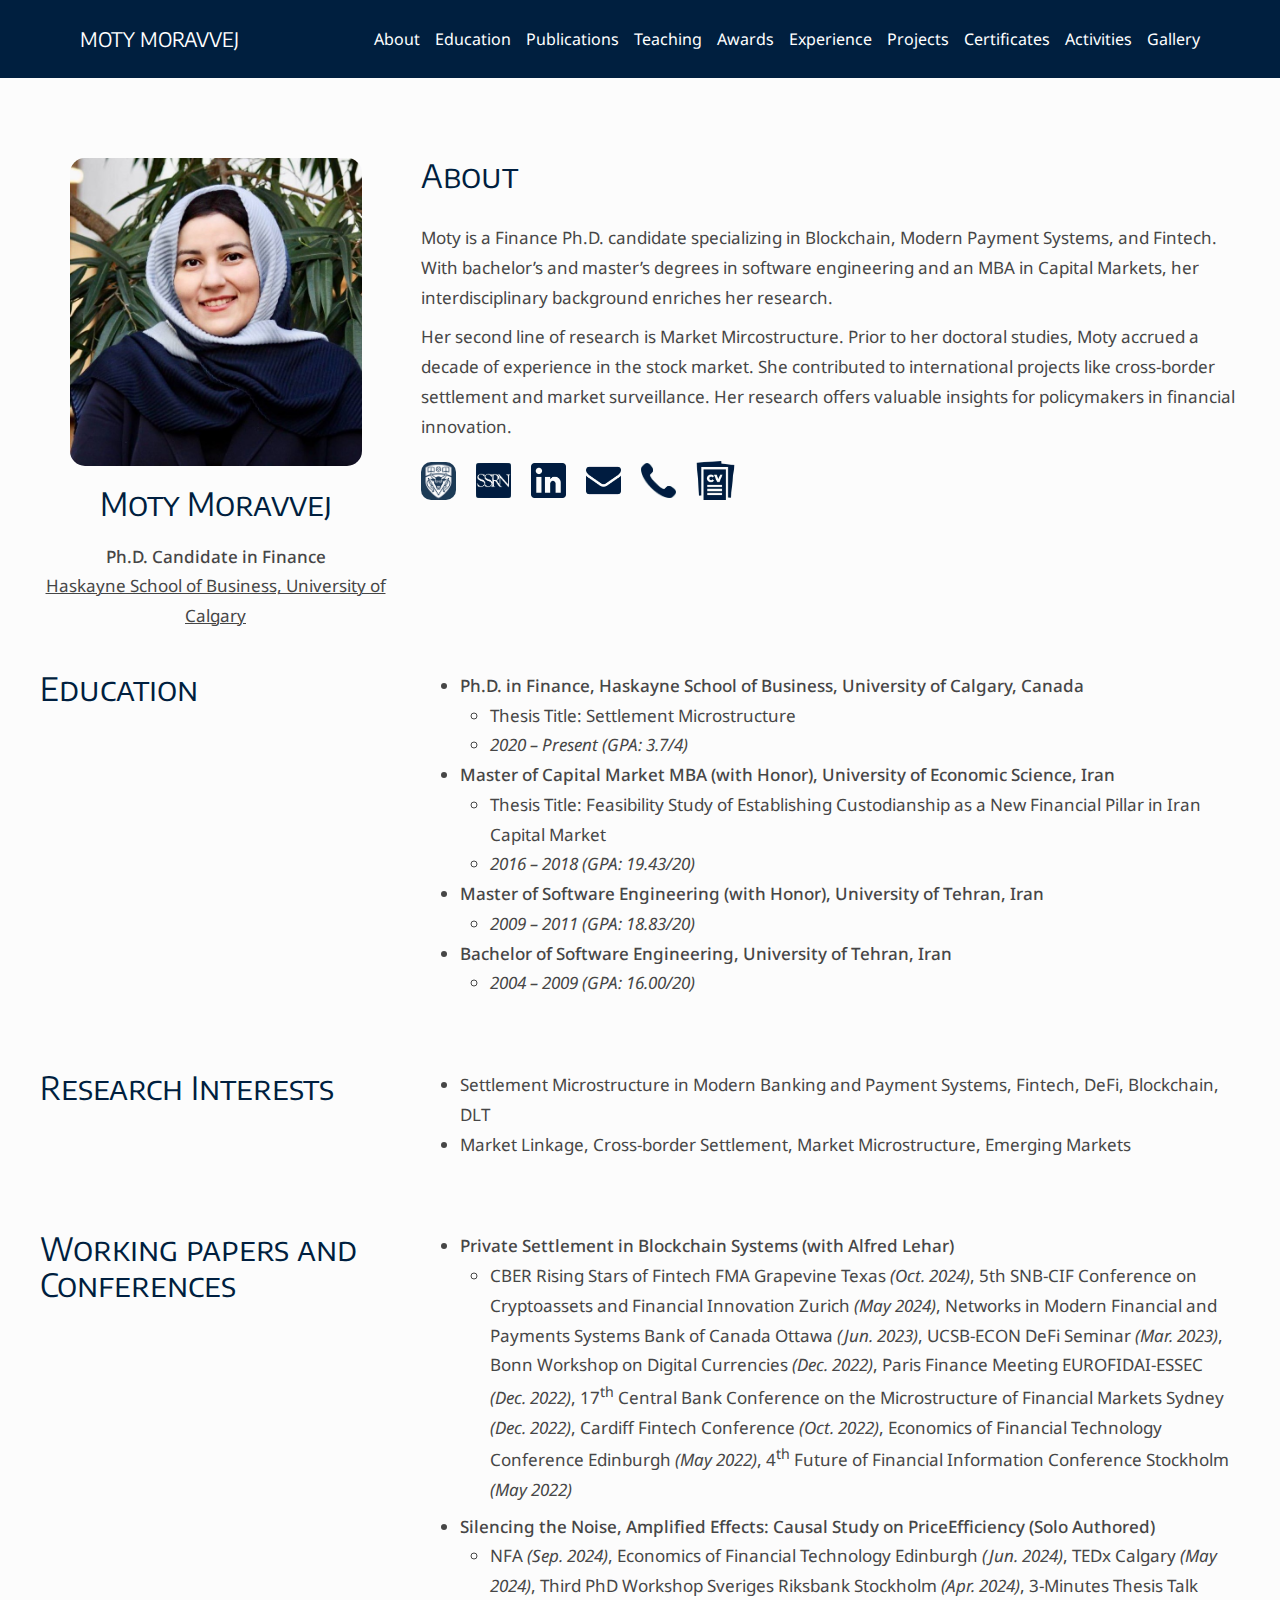
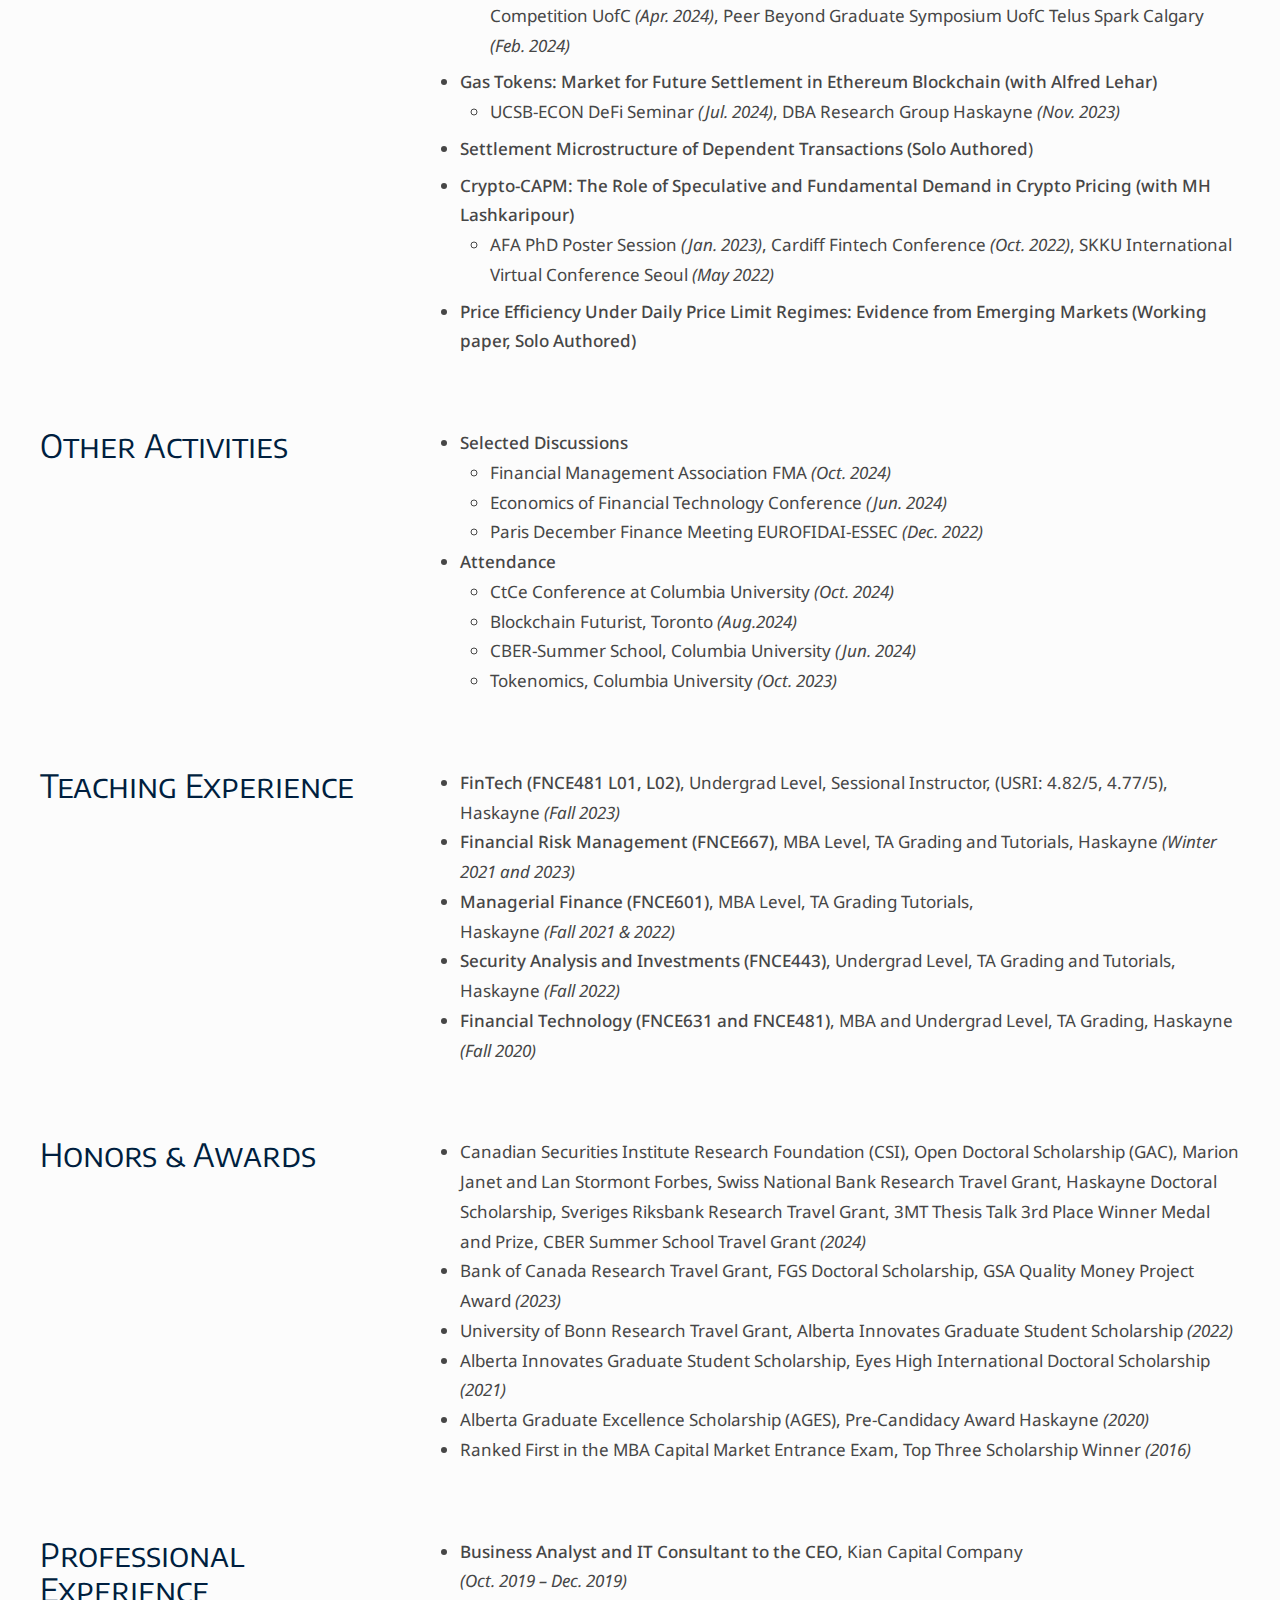
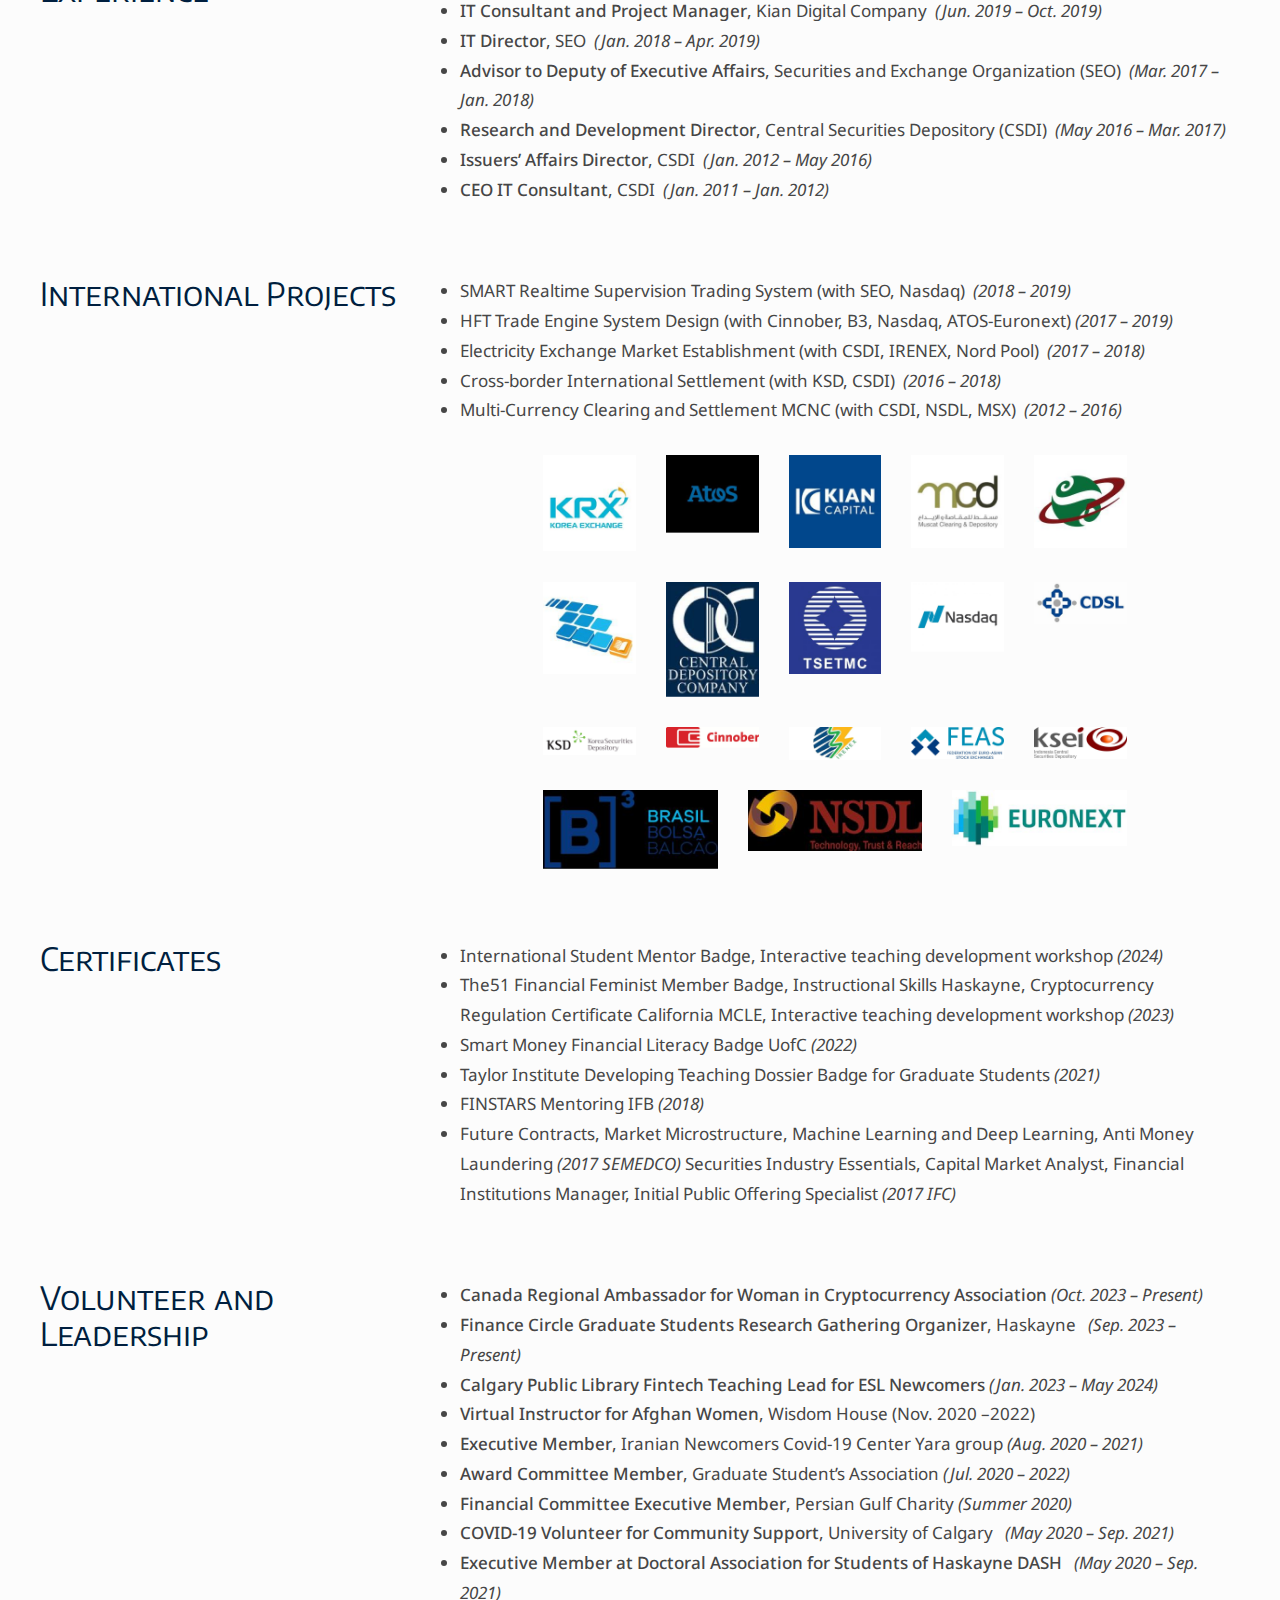
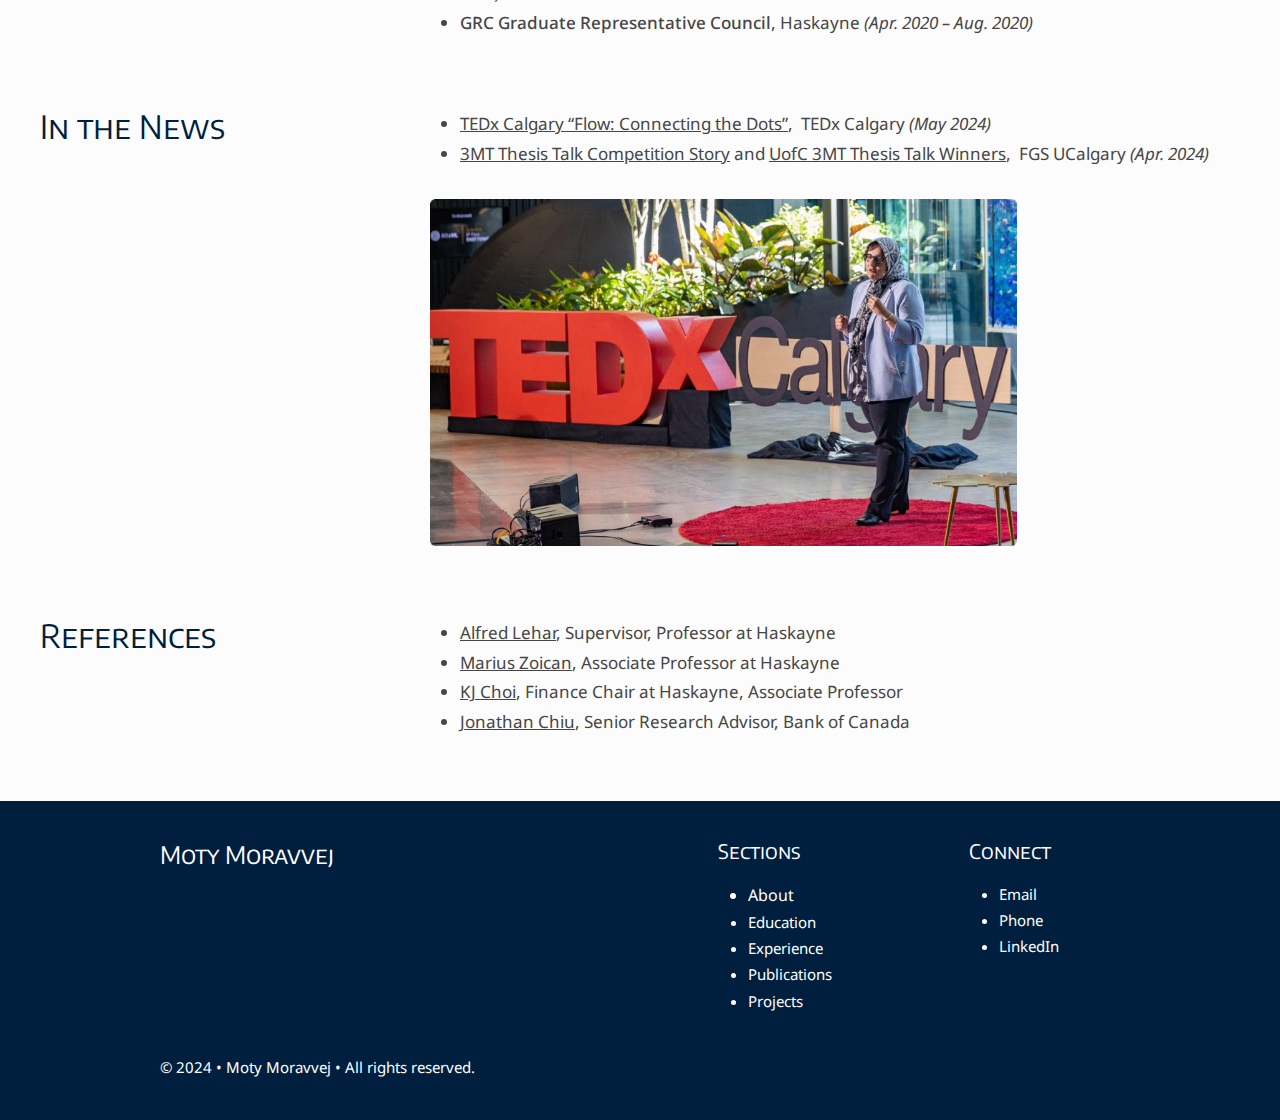
==== commit 0faff887: "change profile pic" ====
--- a/index.html
+++ b/index.html
@@ -4,18 +4,19 @@
 	<meta charset="UTF-8">
 	<meta name="viewport" content="width=device-width, initial-scale=1">
 <meta name="robots" content="max-image-preview:large">
-<title>Moty Moravvej</title>
+	<style>img:is([sizes="auto" i], [sizes^="auto," i]) { contain-intrinsic-size: 3000px 1500px }</style>
+	<title>Moty Moravvej</title>
 <link rel="alternate" type="application/rss+xml" title="Moty Moravvej &raquo; Feed" href="https://mmoravvejh.github.io/feed/">
 <link rel="alternate" type="application/rss+xml" title="Moty Moravvej &raquo; Comments Feed" href="https://mmoravvejh.github.io/comments/feed/">
 <script>
-window._wpemojiSettings = {"baseUrl":"https:\/\/s.w.org\/images\/core\/emoji\/15.0.3\/72x72\/","ext":".png","svgUrl":"https:\/\/s.w.org\/images\/core\/emoji\/15.0.3\/svg\/","svgExt":".svg","source":{"concatemoji":"https:\/\/mmoravvejh.github.io\/wp-includes\/js\/wp-emoji-release.min.js?ver=6.6.2"}};
+window._wpemojiSettings = {"baseUrl":"https:\/\/s.w.org\/images\/core\/emoji\/15.0.3\/72x72\/","ext":".png","svgUrl":"https:\/\/s.w.org\/images\/core\/emoji\/15.0.3\/svg\/","svgExt":".svg","source":{"concatemoji":"https:\/\/mmoravvejh.github.io\/wp-includes\/js\/wp-emoji-release.min.js?ver=6.7.1"}};
 /*! This file is auto-generated */
 !function(i,n){var o,s,e;function c(e){try{var t={supportTests:e,timestamp:(new Date).valueOf()};sessionStorage.setItem(o,JSON.stringify(t))}catch(e){}}function p(e,t,n){e.clearRect(0,0,e.canvas.width,e.canvas.height),e.fillText(t,0,0);var t=new Uint32Array(e.getImageData(0,0,e.canvas.width,e.canvas.height).data),r=(e.clearRect(0,0,e.canvas.width,e.canvas.height),e.fillText(n,0,0),new Uint32Array(e.getImageData(0,0,e.canvas.width,e.canvas.height).data));return t.every(function(e,t){return e===r[t]})}function u(e,t,n){switch(t){case"flag":return n(e,"🏳️‍⚧️","🏳️​⚧️")?!1:!n(e,"🇺🇳","🇺​🇳")&&!n(e,"🏴󠁧󠁢󠁥󠁮󠁧󠁿","🏴​󠁧​󠁢​󠁥​󠁮​󠁧​󠁿");case"emoji":return!n(e,"🐦‍⬛","🐦​⬛")}return!1}function f(e,t,n){var r="undefined"!=typeof WorkerGlobalScope&&self instanceof WorkerGlobalScope?new OffscreenCanvas(300,150):i.createElement("canvas"),a=r.getContext("2d",{willReadFrequently:!0}),o=(a.textBaseline="top",a.font="600 32px Arial",{});return e.forEach(function(e){o[e]=t(a,e,n)}),o}function t(e){var t=i.createElement("script");t.src=e,t.defer=!0,i.head.appendChild(t)}"undefined"!=typeof Promise&&(o="wpEmojiSettingsSupports",s=["flag","emoji"],n.supports={everything:!0,everythingExceptFlag:!0},e=new Promise(function(e){i.addEventListener("DOMContentLoaded",e,{once:!0})}),new Promise(function(t){var n=function(){try{var e=JSON.parse(sessionStorage.getItem(o));if("object"==typeof e&&"number"==typeof e.timestamp&&(new Date).valueOf()<e.timestamp+604800&&"object"==typeof e.supportTests)return e.supportTests}catch(e){}return null}();if(!n){if("undefined"!=typeof Worker&&"undefined"!=typeof OffscreenCanvas&&"undefined"!=typeof URL&&URL.createObjectURL&&"undefined"!=typeof Blob)try{var e="postMessage("+f.toString()+"("+[JSON.stringify(s),u.toString(),p.toString()].join(",")+"));",r=new Blob([e],{type:"text/javascript"}),a=new Worker(URL.createObjectURL(r),{name:"wpTestEmojiSupports"});return void(a.onmessage=function(e){c(n=e.data),a.terminate(),t(n)})}catch(e){}c(n=f(s,u,p))}t(n)}).then(function(e){for(var t in e)n.supports[t]=e[t],n.supports.everything=n.supports.everything&&n.supports[t],"flag"!==t&&(n.supports.everythingExceptFlag=n.supports.everythingExceptFlag&&n.supports[t]);n.supports.everythingExceptFlag=n.supports.everythingExceptFlag&&!n.supports.flag,n.DOMReady=!1,n.readyCallback=function(){n.DOMReady=!0}}).then(function(){return e}).then(function(){var e;n.supports.everything||(n.readyCallback(),(e=n.source||{}).concatemoji?t(e.concatemoji):e.wpemoji&&e.twemoji&&(t(e.twemoji),t(e.wpemoji)))}))}((window,document),window._wpemojiSettings);
 </script>
-<style id="wp-block-site-title-inline-css">:root :where(.wp-block-site-title a){color:inherit}</style>
+<style id="wp-block-site-title-inline-css">.wp-block-site-title{box-sizing:border-box}.wp-block-site-title :where(a){color:inherit;font-family:inherit;font-size:inherit;font-style:inherit;font-weight:inherit;letter-spacing:inherit;line-height:inherit;text-decoration:inherit}</style>
 <style id="wp-block-group-inline-css">.wp-block-group{box-sizing:border-box}:where(.wp-block-group.wp-block-group-is-layout-constrained){position:relative}</style>
 <style id="wp-block-navigation-link-inline-css">.wp-block-navigation .wp-block-navigation-item__label{overflow-wrap:break-word}.wp-block-navigation .wp-block-navigation-item__description{display:none}.link-ui-tools{border-top:1px solid #f0f0f0;padding:8px}.link-ui-block-inserter{padding-top:8px}.link-ui-block-inserter__back{margin-left:8px;text-transform:uppercase}</style>
-<link rel="stylesheet" id="wp-block-navigation-css" href="https://mmoravvejh.github.io/wp-includes/blocks/navigation/style.min.css?ver=6.6.2" media="all">
+<link rel="stylesheet" id="wp-block-navigation-css" href="https://mmoravvejh.github.io/wp-includes/blocks/navigation/style.min.css?ver=6.7.1" media="all">
 <style id="compilation-block-core-navigation-inline-css">header .wp-block-navigation .wp-block-navigation__submenu-container {
 	border: none !important;
 	font-size: 14px;
@@ -139,12 +140,12 @@
 		padding: var(--wp--preset--spacing--small) !important;
 	}
 }</style>
-<style id="wp-block-image-inline-css">.wp-block-image img{box-sizing:border-box;height:auto;max-width:100%;vertical-align:bottom}.wp-block-image[style*=border-radius] img,.wp-block-image[style*=border-radius]>a{border-radius:inherit}.wp-block-image.has-custom-border img{box-sizing:border-box}.wp-block-image.aligncenter{text-align:center}.wp-block-image.alignfull img,.wp-block-image.alignwide img{height:auto;width:100%}.wp-block-image .aligncenter,.wp-block-image .alignleft,.wp-block-image .alignright,.wp-block-image.aligncenter,.wp-block-image.alignleft,.wp-block-image.alignright{display:table}.wp-block-image .aligncenter>figcaption,.wp-block-image .alignleft>figcaption,.wp-block-image .alignright>figcaption,.wp-block-image.aligncenter>figcaption,.wp-block-image.alignleft>figcaption,.wp-block-image.alignright>figcaption{caption-side:bottom;display:table-caption}.wp-block-image .alignleft{float:left;margin:.5em 1em .5em 0}.wp-block-image .alignright{float:right;margin:.5em 0 .5em 1em}.wp-block-image .aligncenter{margin-left:auto;margin-right:auto}.wp-block-image :where(figcaption){margin-bottom:1em;margin-top:.5em}.wp-block-image.is-style-circle-mask img{border-radius:9999px}@supports ((-webkit-mask-image:none) or (mask-image:none)) or (-webkit-mask-image:none){.wp-block-image.is-style-circle-mask img{border-radius:0;-webkit-mask-image:url('data:image/svg+xml;utf8,<svg viewBox="0 0 100 100" xmlns="http://www.w3.org/2000/svg"><circle cx="50" cy="50" r="50"/></svg>');mask-image:url('data:image/svg+xml;utf8,<svg viewBox="0 0 100 100" xmlns="http://www.w3.org/2000/svg"><circle cx="50" cy="50" r="50"/></svg>');mask-mode:alpha;-webkit-mask-position:center;mask-position:center;-webkit-mask-repeat:no-repeat;mask-repeat:no-repeat;-webkit-mask-size:contain;mask-size:contain}}:root :where(.wp-block-image.is-style-rounded img,.wp-block-image .is-style-rounded img){border-radius:9999px}.wp-block-image figure{margin:0}.wp-lightbox-container{display:flex;flex-direction:column;position:relative}.wp-lightbox-container img{cursor:zoom-in}.wp-lightbox-container img:hover+button{opacity:1}.wp-lightbox-container button{align-items:center;-webkit-backdrop-filter:blur(16px) saturate(180%);backdrop-filter:blur(16px) saturate(180%);background-color:#5a5a5a40;border:none;border-radius:4px;cursor:zoom-in;display:flex;height:20px;justify-content:center;opacity:0;padding:0;position:absolute;right:16px;text-align:center;top:16px;transition:opacity .2s ease;width:20px;z-index:100}.wp-lightbox-container button:focus-visible{outline:3px auto #5a5a5a40;outline:3px auto -webkit-focus-ring-color;outline-offset:3px}.wp-lightbox-container button:hover{cursor:pointer;opacity:1}.wp-lightbox-container button:focus{opacity:1}.wp-lightbox-container button:focus,.wp-lightbox-container button:hover,.wp-lightbox-container button:not(:hover):not(:active):not(.has-background){background-color:#5a5a5a40;border:none}.wp-lightbox-overlay{box-sizing:border-box;cursor:zoom-out;height:100vh;left:0;overflow:hidden;position:fixed;top:0;visibility:hidden;width:100%;z-index:100000}.wp-lightbox-overlay .close-button{align-items:center;cursor:pointer;display:flex;justify-content:center;min-height:40px;min-width:40px;padding:0;position:absolute;right:calc(env(safe-area-inset-right) + 16px);top:calc(env(safe-area-inset-top) + 16px);z-index:5000000}.wp-lightbox-overlay .close-button:focus,.wp-lightbox-overlay .close-button:hover,.wp-lightbox-overlay .close-button:not(:hover):not(:active):not(.has-background){background:none;border:none}.wp-lightbox-overlay .lightbox-image-container{height:var(--wp--lightbox-container-height);left:50%;overflow:hidden;position:absolute;top:50%;transform:translate(-50%,-50%);transform-origin:top left;width:var(--wp--lightbox-container-width);z-index:9999999999}.wp-lightbox-overlay .wp-block-image{align-items:center;box-sizing:border-box;display:flex;height:100%;justify-content:center;margin:0;position:relative;transform-origin:0 0;width:100%;z-index:3000000}.wp-lightbox-overlay .wp-block-image img{height:var(--wp--lightbox-image-height);min-height:var(--wp--lightbox-image-height);min-width:var(--wp--lightbox-image-width);width:var(--wp--lightbox-image-width)}.wp-lightbox-overlay .wp-block-image figcaption{display:none}.wp-lightbox-overlay button{background:none;border:none}.wp-lightbox-overlay .scrim{background-color:#fff;height:100%;opacity:.9;position:absolute;width:100%;z-index:2000000}.wp-lightbox-overlay.active{animation:turn-on-visibility .25s both;visibility:visible}.wp-lightbox-overlay.active img{animation:turn-on-visibility .35s both}.wp-lightbox-overlay.show-closing-animation:not(.active){animation:turn-off-visibility .35s both}.wp-lightbox-overlay.show-closing-animation:not(.active) img{animation:turn-off-visibility .25s both}@media (prefers-reduced-motion:no-preference){.wp-lightbox-overlay.zoom.active{animation:none;opacity:1;visibility:visible}.wp-lightbox-overlay.zoom.active .lightbox-image-container{animation:lightbox-zoom-in .4s}.wp-lightbox-overlay.zoom.active .lightbox-image-container img{animation:none}.wp-lightbox-overlay.zoom.active .scrim{animation:turn-on-visibility .4s forwards}.wp-lightbox-overlay.zoom.show-closing-animation:not(.active){animation:none}.wp-lightbox-overlay.zoom.show-closing-animation:not(.active) .lightbox-image-container{animation:lightbox-zoom-out .4s}.wp-lightbox-overlay.zoom.show-closing-animation:not(.active) .lightbox-image-container img{animation:none}.wp-lightbox-overlay.zoom.show-closing-animation:not(.active) .scrim{animation:turn-off-visibility .4s forwards}}@keyframes turn-on-visibility{0%{opacity:0}to{opacity:1}}@keyframes turn-off-visibility{0%{opacity:1;visibility:visible}99%{opacity:0;visibility:visible}to{opacity:0;visibility:hidden}}@keyframes lightbox-zoom-in{0%{transform:translate(calc((-100vw + var(--wp--lightbox-scrollbar-width))/2 + var(--wp--lightbox-initial-left-position)),calc(-50vh + var(--wp--lightbox-initial-top-position))) scale(var(--wp--lightbox-scale))}to{transform:translate(-50%,-50%) scale(1)}}@keyframes lightbox-zoom-out{0%{transform:translate(-50%,-50%) scale(1);visibility:visible}99%{visibility:visible}to{transform:translate(calc((-100vw + var(--wp--lightbox-scrollbar-width))/2 + var(--wp--lightbox-initial-left-position)),calc(-50vh + var(--wp--lightbox-initial-top-position))) scale(var(--wp--lightbox-scale));visibility:hidden}}</style>
+<style id="wp-block-image-inline-css">.wp-block-image a{display:inline-block}.wp-block-image img{box-sizing:border-box;height:auto;max-width:100%;vertical-align:bottom}@media (prefers-reduced-motion:no-preference){.wp-block-image img.hide{visibility:hidden}.wp-block-image img.show{animation:show-content-image .4s}}.wp-block-image[style*=border-radius] img,.wp-block-image[style*=border-radius]>a{border-radius:inherit}.wp-block-image.has-custom-border img{box-sizing:border-box}.wp-block-image.aligncenter{text-align:center}.wp-block-image.alignfull a,.wp-block-image.alignwide a{width:100%}.wp-block-image.alignfull img,.wp-block-image.alignwide img{height:auto;width:100%}.wp-block-image .aligncenter,.wp-block-image .alignleft,.wp-block-image .alignright,.wp-block-image.aligncenter,.wp-block-image.alignleft,.wp-block-image.alignright{display:table}.wp-block-image .aligncenter>figcaption,.wp-block-image .alignleft>figcaption,.wp-block-image .alignright>figcaption,.wp-block-image.aligncenter>figcaption,.wp-block-image.alignleft>figcaption,.wp-block-image.alignright>figcaption{caption-side:bottom;display:table-caption}.wp-block-image .alignleft{float:left;margin:.5em 1em .5em 0}.wp-block-image .alignright{float:right;margin:.5em 0 .5em 1em}.wp-block-image .aligncenter{margin-left:auto;margin-right:auto}.wp-block-image :where(figcaption){margin-bottom:1em;margin-top:.5em}.wp-block-image.is-style-circle-mask img{border-radius:9999px}@supports ((-webkit-mask-image:none) or (mask-image:none)) or (-webkit-mask-image:none){.wp-block-image.is-style-circle-mask img{border-radius:0;-webkit-mask-image:url('data:image/svg+xml;utf8,<svg viewBox="0 0 100 100" xmlns="http://www.w3.org/2000/svg"><circle cx="50" cy="50" r="50"/></svg>');mask-image:url('data:image/svg+xml;utf8,<svg viewBox="0 0 100 100" xmlns="http://www.w3.org/2000/svg"><circle cx="50" cy="50" r="50"/></svg>');mask-mode:alpha;-webkit-mask-position:center;mask-position:center;-webkit-mask-repeat:no-repeat;mask-repeat:no-repeat;-webkit-mask-size:contain;mask-size:contain}}:root :where(.wp-block-image.is-style-rounded img,.wp-block-image .is-style-rounded img){border-radius:9999px}.wp-block-image figure{margin:0}.wp-lightbox-container{display:flex;flex-direction:column;position:relative}.wp-lightbox-container img{cursor:zoom-in}.wp-lightbox-container img:hover+button{opacity:1}.wp-lightbox-container button{align-items:center;-webkit-backdrop-filter:blur(16px) saturate(180%);backdrop-filter:blur(16px) saturate(180%);background-color:#5a5a5a40;border:none;border-radius:4px;cursor:zoom-in;display:flex;height:20px;justify-content:center;opacity:0;padding:0;position:absolute;right:16px;text-align:center;top:16px;transition:opacity .2s ease;width:20px;z-index:100}.wp-lightbox-container button:focus-visible{outline:3px auto #5a5a5a40;outline:3px auto -webkit-focus-ring-color;outline-offset:3px}.wp-lightbox-container button:hover{cursor:pointer;opacity:1}.wp-lightbox-container button:focus{opacity:1}.wp-lightbox-container button:focus,.wp-lightbox-container button:hover,.wp-lightbox-container button:not(:hover):not(:active):not(.has-background){background-color:#5a5a5a40;border:none}.wp-lightbox-overlay{box-sizing:border-box;cursor:zoom-out;height:100vh;left:0;overflow:hidden;position:fixed;top:0;visibility:hidden;width:100%;z-index:100000}.wp-lightbox-overlay .close-button{align-items:center;cursor:pointer;display:flex;justify-content:center;min-height:40px;min-width:40px;padding:0;position:absolute;right:calc(env(safe-area-inset-right) + 16px);top:calc(env(safe-area-inset-top) + 16px);z-index:5000000}.wp-lightbox-overlay .close-button:focus,.wp-lightbox-overlay .close-button:hover,.wp-lightbox-overlay .close-button:not(:hover):not(:active):not(.has-background){background:none;border:none}.wp-lightbox-overlay .lightbox-image-container{height:var(--wp--lightbox-container-height);left:50%;overflow:hidden;position:absolute;top:50%;transform:translate(-50%,-50%);transform-origin:top left;width:var(--wp--lightbox-container-width);z-index:9999999999}.wp-lightbox-overlay .wp-block-image{align-items:center;box-sizing:border-box;display:flex;height:100%;justify-content:center;margin:0;position:relative;transform-origin:0 0;width:100%;z-index:3000000}.wp-lightbox-overlay .wp-block-image img{height:var(--wp--lightbox-image-height);min-height:var(--wp--lightbox-image-height);min-width:var(--wp--lightbox-image-width);width:var(--wp--lightbox-image-width)}.wp-lightbox-overlay .wp-block-image figcaption{display:none}.wp-lightbox-overlay button{background:none;border:none}.wp-lightbox-overlay .scrim{background-color:#fff;height:100%;opacity:.9;position:absolute;width:100%;z-index:2000000}.wp-lightbox-overlay.active{animation:turn-on-visibility .25s both;visibility:visible}.wp-lightbox-overlay.active img{animation:turn-on-visibility .35s both}.wp-lightbox-overlay.show-closing-animation:not(.active){animation:turn-off-visibility .35s both}.wp-lightbox-overlay.show-closing-animation:not(.active) img{animation:turn-off-visibility .25s both}@media (prefers-reduced-motion:no-preference){.wp-lightbox-overlay.zoom.active{animation:none;opacity:1;visibility:visible}.wp-lightbox-overlay.zoom.active .lightbox-image-container{animation:lightbox-zoom-in .4s}.wp-lightbox-overlay.zoom.active .lightbox-image-container img{animation:none}.wp-lightbox-overlay.zoom.active .scrim{animation:turn-on-visibility .4s forwards}.wp-lightbox-overlay.zoom.show-closing-animation:not(.active){animation:none}.wp-lightbox-overlay.zoom.show-closing-animation:not(.active) .lightbox-image-container{animation:lightbox-zoom-out .4s}.wp-lightbox-overlay.zoom.show-closing-animation:not(.active) .lightbox-image-container img{animation:none}.wp-lightbox-overlay.zoom.show-closing-animation:not(.active) .scrim{animation:turn-off-visibility .4s forwards}}@keyframes show-content-image{0%{visibility:hidden}99%{visibility:hidden}to{visibility:visible}}@keyframes turn-on-visibility{0%{opacity:0}to{opacity:1}}@keyframes turn-off-visibility{0%{opacity:1;visibility:visible}99%{opacity:0;visibility:visible}to{opacity:0;visibility:hidden}}@keyframes lightbox-zoom-in{0%{transform:translate(calc((-100vw + var(--wp--lightbox-scrollbar-width))/2 + var(--wp--lightbox-initial-left-position)),calc(-50vh + var(--wp--lightbox-initial-top-position))) scale(var(--wp--lightbox-scale))}to{transform:translate(-50%,-50%) scale(1)}}@keyframes lightbox-zoom-out{0%{transform:translate(-50%,-50%) scale(1);visibility:visible}99%{visibility:visible}to{transform:translate(calc((-100vw + var(--wp--lightbox-scrollbar-width))/2 + var(--wp--lightbox-initial-left-position)),calc(-50vh + var(--wp--lightbox-initial-top-position))) scale(var(--wp--lightbox-scale));visibility:hidden}}</style>
 <style id="wp-block-heading-inline-css">h1.has-background,h2.has-background,h3.has-background,h4.has-background,h5.has-background,h6.has-background{padding:1.25em 2.375em}h1.has-text-align-left[style*=writing-mode]:where([style*=vertical-lr]),h1.has-text-align-right[style*=writing-mode]:where([style*=vertical-rl]),h2.has-text-align-left[style*=writing-mode]:where([style*=vertical-lr]),h2.has-text-align-right[style*=writing-mode]:where([style*=vertical-rl]),h3.has-text-align-left[style*=writing-mode]:where([style*=vertical-lr]),h3.has-text-align-right[style*=writing-mode]:where([style*=vertical-rl]),h4.has-text-align-left[style*=writing-mode]:where([style*=vertical-lr]),h4.has-text-align-right[style*=writing-mode]:where([style*=vertical-rl]),h5.has-text-align-left[style*=writing-mode]:where([style*=vertical-lr]),h5.has-text-align-right[style*=writing-mode]:where([style*=vertical-rl]),h6.has-text-align-left[style*=writing-mode]:where([style*=vertical-lr]),h6.has-text-align-right[style*=writing-mode]:where([style*=vertical-rl]){rotate:180deg}</style>
 <style id="wp-block-paragraph-inline-css">.is-small-text{font-size:.875em}.is-regular-text{font-size:1em}.is-large-text{font-size:2.25em}.is-larger-text{font-size:3em}.has-drop-cap:not(:focus):first-letter{float:left;font-size:8.4em;font-style:normal;font-weight:100;line-height:.68;margin:.05em .1em 0 0;text-transform:uppercase}body.rtl .has-drop-cap:not(:focus):first-letter{float:none;margin-left:.1em}p.has-drop-cap.has-background{overflow:hidden}:root :where(p.has-background){padding:1.25em 2.375em}:where(p.has-text-color:not(.has-link-color)) a{color:inherit}p.has-text-align-left[style*="writing-mode:vertical-lr"],p.has-text-align-right[style*="writing-mode:vertical-rl"]{rotate:180deg}</style>
 <style id="wp-block-columns-inline-css">.wp-block-columns{align-items:normal!important;box-sizing:border-box;display:flex;flex-wrap:wrap!important}@media (min-width:782px){.wp-block-columns{flex-wrap:nowrap!important}}.wp-block-columns.are-vertically-aligned-top{align-items:flex-start}.wp-block-columns.are-vertically-aligned-center{align-items:center}.wp-block-columns.are-vertically-aligned-bottom{align-items:flex-end}@media (max-width:781px){.wp-block-columns:not(.is-not-stacked-on-mobile)>.wp-block-column{flex-basis:100%!important}}@media (min-width:782px){.wp-block-columns:not(.is-not-stacked-on-mobile)>.wp-block-column{flex-basis:0;flex-grow:1}.wp-block-columns:not(.is-not-stacked-on-mobile)>.wp-block-column[style*=flex-basis]{flex-grow:0}}.wp-block-columns.is-not-stacked-on-mobile{flex-wrap:nowrap!important}.wp-block-columns.is-not-stacked-on-mobile>.wp-block-column{flex-basis:0;flex-grow:1}.wp-block-columns.is-not-stacked-on-mobile>.wp-block-column[style*=flex-basis]{flex-grow:0}:where(.wp-block-columns){margin-bottom:1.75em}:where(.wp-block-columns.has-background){padding:1.25em 2.375em}.wp-block-column{flex-grow:1;min-width:0;overflow-wrap:break-word;word-break:break-word}.wp-block-column.is-vertically-aligned-top{align-self:flex-start}.wp-block-column.is-vertically-aligned-center{align-self:center}.wp-block-column.is-vertically-aligned-bottom{align-self:flex-end}.wp-block-column.is-vertically-aligned-stretch{align-self:stretch}.wp-block-column.is-vertically-aligned-bottom,.wp-block-column.is-vertically-aligned-center,.wp-block-column.is-vertically-aligned-top{width:100%}</style>
-<style id="wp-block-list-inline-css">ol,ul{box-sizing:border-box}:root :where(ul.has-background,ol.has-background){padding:1.25em 2.375em}</style>
-<link rel="stylesheet" id="wp-block-gallery-css" href="https://mmoravvejh.github.io/wp-includes/blocks/gallery/style.min.css?ver=6.6.2" media="all">
+<style id="wp-block-list-inline-css">ol,ul{box-sizing:border-box}:root :where(.wp-block-list.has-background){padding:1.25em 2.375em}</style>
+<link rel="stylesheet" id="wp-block-gallery-css" href="https://mmoravvejh.github.io/wp-includes/blocks/gallery/style.min.css?ver=6.7.1" media="all">
 <style id="wp-emoji-styles-inline-css">img.wp-smiley, img.emoji {
 		display: inline !important;
 		border: none !important;
@@ -157,7 +158,9 @@
 		padding: 0 !important;
 	}</style>
 <style id="wp-block-library-inline-css">:root{--wp-admin-theme-color:#007cba;--wp-admin-theme-color--rgb:0,124,186;--wp-admin-theme-color-darker-10:#006ba1;--wp-admin-theme-color-darker-10--rgb:0,107,161;--wp-admin-theme-color-darker-20:#005a87;--wp-admin-theme-color-darker-20--rgb:0,90,135;--wp-admin-border-width-focus:2px;--wp-block-synced-color:#7a00df;--wp-block-synced-color--rgb:122,0,223;--wp-bound-block-color:var(--wp-block-synced-color)}@media (min-resolution:192dpi){:root{--wp-admin-border-width-focus:1.5px}}.wp-element-button{cursor:pointer}:root{--wp--preset--font-size--normal:16px;--wp--preset--font-size--huge:42px}:root .has-very-light-gray-background-color{background-color:#eee}:root .has-very-dark-gray-background-color{background-color:#313131}:root .has-very-light-gray-color{color:#eee}:root .has-very-dark-gray-color{color:#313131}:root .has-vivid-green-cyan-to-vivid-cyan-blue-gradient-background{background:linear-gradient(135deg,#00d084,#0693e3)}:root .has-purple-crush-gradient-background{background:linear-gradient(135deg,#34e2e4,#4721fb 50%,#ab1dfe)}:root .has-hazy-dawn-gradient-background{background:linear-gradient(135deg,#faaca8,#dad0ec)}:root .has-subdued-olive-gradient-background{background:linear-gradient(135deg,#fafae1,#67a671)}:root .has-atomic-cream-gradient-background{background:linear-gradient(135deg,#fdd79a,#004a59)}:root .has-nightshade-gradient-background{background:linear-gradient(135deg,#330968,#31cdcf)}:root .has-midnight-gradient-background{background:linear-gradient(135deg,#020381,#2874fc)}.has-regular-font-size{font-size:1em}.has-larger-font-size{font-size:2.625em}.has-normal-font-size{font-size:var(--wp--preset--font-size--normal)}.has-huge-font-size{font-size:var(--wp--preset--font-size--huge)}.has-text-align-center{text-align:center}.has-text-align-left{text-align:left}.has-text-align-right{text-align:right}#end-resizable-editor-section{display:none}.aligncenter{clear:both}.items-justified-left{justify-content:flex-start}.items-justified-center{justify-content:center}.items-justified-right{justify-content:flex-end}.items-justified-space-between{justify-content:space-between}.screen-reader-text{border:0;clip:rect(1px,1px,1px,1px);clip-path:inset(50%);height:1px;margin:-1px;overflow:hidden;padding:0;position:absolute;width:1px;word-wrap:normal!important}.screen-reader-text:focus{background-color:#ddd;clip:auto!important;clip-path:none;color:#444;display:block;font-size:1em;height:auto;left:5px;line-height:normal;padding:15px 23px 14px;text-decoration:none;top:5px;width:auto;z-index:100000}html :where(.has-border-color){border-style:solid}html :where([style*=border-top-color]){border-top-style:solid}html :where([style*=border-right-color]){border-right-style:solid}html :where([style*=border-bottom-color]){border-bottom-style:solid}html :where([style*=border-left-color]){border-left-style:solid}html :where([style*=border-width]){border-style:solid}html :where([style*=border-top-width]){border-top-style:solid}html :where([style*=border-right-width]){border-right-style:solid}html :where([style*=border-bottom-width]){border-bottom-style:solid}html :where([style*=border-left-width]){border-left-style:solid}html :where(img[class*=wp-image-]){height:auto;max-width:100%}:where(figure){margin:0 0 1em}html :where(.is-position-sticky){--wp-admin--admin-bar--position-offset:var(--wp-admin--admin-bar--height,0px)}@media screen and (max-width:600px){html :where(.is-position-sticky){--wp-admin--admin-bar--position-offset:0px}}</style>
-<style id="global-styles-inline-css">:root{--wp--preset--aspect-ratio--square: 1;--wp--preset--aspect-ratio--4-3: 4/3;--wp--preset--aspect-ratio--3-4: 3/4;--wp--preset--aspect-ratio--3-2: 3/2;--wp--preset--aspect-ratio--2-3: 2/3;--wp--preset--aspect-ratio--16-9: 16/9;--wp--preset--aspect-ratio--9-16: 9/16;--wp--preset--color--black: #000000;--wp--preset--color--cyan-bluish-gray: #abb8c3;--wp--preset--color--white: #ffffff;--wp--preset--color--pale-pink: #f78da7;--wp--preset--color--vivid-red: #cf2e2e;--wp--preset--color--luminous-vivid-orange: #ff6900;--wp--preset--color--luminous-vivid-amber: #fcb900;--wp--preset--color--light-green-cyan: #7bdcb5;--wp--preset--color--vivid-green-cyan: #00d084;--wp--preset--color--pale-cyan-blue: #8ed1fc;--wp--preset--color--vivid-cyan-blue: #0693e3;--wp--preset--color--vivid-purple: #9b51e0;--wp--preset--color--base: #ffffff;--wp--preset--color--contrast: #464646;--wp--preset--color--primary: #334156;--wp--preset--color--secondary: #001f3f;--wp--preset--color--neutral: #eeeeee;--wp--preset--gradient--vivid-cyan-blue-to-vivid-purple: linear-gradient(135deg,rgba(6,147,227,1) 0%,rgb(155,81,224) 100%);--wp--preset--gradient--light-green-cyan-to-vivid-green-cyan: linear-gradient(135deg,rgb(122,220,180) 0%,rgb(0,208,130) 100%);--wp--preset--gradient--luminous-vivid-amber-to-luminous-vivid-orange: linear-gradient(135deg,rgba(252,185,0,1) 0%,rgba(255,105,0,1) 100%);--wp--preset--gradient--luminous-vivid-orange-to-vivid-red: linear-gradient(135deg,rgba(255,105,0,1) 0%,rgb(207,46,46) 100%);--wp--preset--gradient--very-light-gray-to-cyan-bluish-gray: linear-gradient(135deg,rgb(238,238,238) 0%,rgb(169,184,195) 100%);--wp--preset--gradient--cool-to-warm-spectrum: linear-gradient(135deg,rgb(74,234,220) 0%,rgb(151,120,209) 20%,rgb(207,42,186) 40%,rgb(238,44,130) 60%,rgb(251,105,98) 80%,rgb(254,248,76) 100%);--wp--preset--gradient--blush-light-purple: linear-gradient(135deg,rgb(255,206,236) 0%,rgb(152,150,240) 100%);--wp--preset--gradient--blush-bordeaux: linear-gradient(135deg,rgb(254,205,165) 0%,rgb(254,45,45) 50%,rgb(107,0,62) 100%);--wp--preset--gradient--luminous-dusk: linear-gradient(135deg,rgb(255,203,112) 0%,rgb(199,81,192) 50%,rgb(65,88,208) 100%);--wp--preset--gradient--pale-ocean: linear-gradient(135deg,rgb(255,245,203) 0%,rgb(182,227,212) 50%,rgb(51,167,181) 100%);--wp--preset--gradient--electric-grass: linear-gradient(135deg,rgb(202,248,128) 0%,rgb(113,206,126) 100%);--wp--preset--gradient--midnight: linear-gradient(135deg,rgb(2,3,129) 0%,rgb(40,116,252) 100%);--wp--preset--font-size--small: 18px;--wp--preset--font-size--medium: clamp(18px, 1.125rem + ((1vw - 3.2px) * 0.227), 20px);--wp--preset--font-size--large: clamp(20px, 1.25rem + ((1vw - 3.2px) * 0.455), 24px);--wp--preset--font-size--x-large: clamp(24px, 1.5rem + ((1vw - 3.2px) * 0.682), 30px);--wp--preset--font-size--x-small: 16px;--wp--preset--font-size--max-36: clamp(30px, 1.875rem + ((1vw - 3.2px) * 0.682), 36px);--wp--preset--font-size--max-48: clamp(36px, 2.25rem + ((1vw - 3.2px) * 1.364), 48px);--wp--preset--font-size--max-60: clamp(42px, 2.625rem + ((1vw - 3.2px) * 2.045), 60px);--wp--preset--font-size--max-72: clamp(48px, 3rem + ((1vw - 3.2px) * 2.727), 72px);--wp--preset--font-family--ibm-plex-sans: "IBM Plex Sans", sans-serif;--wp--preset--font-family--noto-sans: "Noto Sans", sans-serif;--wp--preset--font-family--encode-sans: "Encode Sans", sans-serif;--wp--preset--font-family--encode-sans-sc: "Encode Sans SC", sans-serif;--wp--preset--spacing--20: 0.44rem;--wp--preset--spacing--30: 0.67rem;--wp--preset--spacing--40: 1rem;--wp--preset--spacing--50: 1.5rem;--wp--preset--spacing--60: 2.25rem;--wp--preset--spacing--70: 3.38rem;--wp--preset--spacing--80: 5.06rem;--wp--preset--spacing--x-small: 20px;--wp--preset--spacing--small: clamp(30px, 4vw, 40px);--wp--preset--spacing--medium: clamp(40px, 6vw, 60px);--wp--preset--spacing--large: clamp(50px, 8vw, 80px);--wp--preset--spacing--x-large: clamp(60px, 10vw, 100px);--wp--preset--shadow--natural: 6px 6px 9px rgba(0, 0, 0, 0.2);--wp--preset--shadow--deep: 12px 12px 50px rgba(0, 0, 0, 0.4);--wp--preset--shadow--sharp: 6px 6px 0px rgba(0, 0, 0, 0.2);--wp--preset--shadow--outlined: 6px 6px 0px -3px rgba(255, 255, 255, 1), 6px 6px rgba(0, 0, 0, 1);--wp--preset--shadow--crisp: 6px 6px 0px rgba(0, 0, 0, 1);--wp--custom--font-weight--black: 900;--wp--custom--font-weight--bold: 700;--wp--custom--font-weight--extra-bold: 800;--wp--custom--font-weight--extra-light: 200;--wp--custom--font-weight--light: 300;--wp--custom--font-weight--medium: 500;--wp--custom--font-weight--regular: 400;--wp--custom--font-weight--semi-bold: 600;--wp--custom--font-weight--thin: 100;--wp--custom--line-height--body: 1.75;--wp--custom--line-height--heading: 1.1;--wp--custom--line-height--medium: 1.5;--wp--custom--line-height--one: 1;--wp--custom--spacing--gap: 30px;}:root { --wp--style--global--content-size: 960px;--wp--style--global--wide-size: 1200px; }:where(body) { margin: 0; }.wp-site-blocks { padding-top: var(--wp--style--root--padding-top); padding-bottom: var(--wp--style--root--padding-bottom); }.has-global-padding { padding-right: var(--wp--style--root--padding-right); padding-left: var(--wp--style--root--padding-left); }.has-global-padding > .alignfull { margin-right: calc(var(--wp--style--root--padding-right) * -1); margin-left: calc(var(--wp--style--root--padding-left) * -1); }.has-global-padding :where(:not(.alignfull.is-layout-flow) > .has-global-padding:not(.wp-block-block, .alignfull)) { padding-right: 0; padding-left: 0; }.has-global-padding :where(:not(.alignfull.is-layout-flow) > .has-global-padding:not(.wp-block-block, .alignfull)) > .alignfull { margin-left: 0; margin-right: 0; }.wp-site-blocks > .alignleft { float: left; margin-right: 2em; }.wp-site-blocks > .alignright { float: right; margin-left: 2em; }.wp-site-blocks > .aligncenter { justify-content: center; margin-left: auto; margin-right: auto; }:where(.wp-site-blocks) > * { margin-block-start: var(--wp--custom--spacing--gap); margin-block-end: 0; }:where(.wp-site-blocks) > :first-child { margin-block-start: 0; }:where(.wp-site-blocks) > :last-child { margin-block-end: 0; }:root { --wp--style--block-gap: var(--wp--custom--spacing--gap); }:root :where(.is-layout-flow) > :first-child{margin-block-start: 0;}:root :where(.is-layout-flow) > :last-child{margin-block-end: 0;}:root :where(.is-layout-flow) > *{margin-block-start: var(--wp--custom--spacing--gap);margin-block-end: 0;}:root :where(.is-layout-constrained) > :first-child{margin-block-start: 0;}:root :where(.is-layout-constrained) > :last-child{margin-block-end: 0;}:root :where(.is-layout-constrained) > *{margin-block-start: var(--wp--custom--spacing--gap);margin-block-end: 0;}:root :where(.is-layout-flex){gap: var(--wp--custom--spacing--gap);}:root :where(.is-layout-grid){gap: var(--wp--custom--spacing--gap);}.is-layout-flow > .alignleft{float: left;margin-inline-start: 0;margin-inline-end: 2em;}.is-layout-flow > .alignright{float: right;margin-inline-start: 2em;margin-inline-end: 0;}.is-layout-flow > .aligncenter{margin-left: auto !important;margin-right: auto !important;}.is-layout-constrained > .alignleft{float: left;margin-inline-start: 0;margin-inline-end: 2em;}.is-layout-constrained > .alignright{float: right;margin-inline-start: 2em;margin-inline-end: 0;}.is-layout-constrained > .aligncenter{margin-left: auto !important;margin-right: auto !important;}.is-layout-constrained > :where(:not(.alignleft):not(.alignright):not(.alignfull)){max-width: var(--wp--style--global--content-size);margin-left: auto !important;margin-right: auto !important;}.is-layout-constrained > .alignwide{max-width: var(--wp--style--global--wide-size);}body .is-layout-flex{display: flex;}.is-layout-flex{flex-wrap: wrap;align-items: center;}.is-layout-flex > :is(*, div){margin: 0;}body .is-layout-grid{display: grid;}.is-layout-grid > :is(*, div){margin: 0;}body{background-color: var(--wp--preset--color--base);color: var(--wp--preset--color--contrast);font-family: var(--wp--preset--font-family--noto-sans);font-size: clamp(14px, 0.875rem + ((1vw - 3.2px) * 0.341), 17px);font-style: normal;font-weight: 400;line-height: var(--wp--custom--line-height--body);--wp--style--root--padding-top: 0px;--wp--style--root--padding-right: var(--wp--custom--spacing--gap);--wp--style--root--padding-bottom: 0px;--wp--style--root--padding-left: var(--wp--custom--spacing--gap);}a:where(:not(.wp-element-button)){color: var(--wp--preset--color--contrast);font-family: var(--wp--preset--font-family--noto-sans);font-style: normal;font-weight: 400;text-decoration: underline;}:root :where(a:where(:not(.wp-element-button)):hover){color: var(--wp--preset--color--contrast);}h1, h2, h3, h4, h5, h6{color: var(--wp--preset--color--secondary);font-family: var(--wp--preset--font-family--encode-sans-sc);font-weight: var(--wp--custom--font-weight--regular);line-height: var(--wp--custom--line-height--heading);}h1{font-family: var(--wp--preset--font-family--encode-sans-sc);font-size: clamp(20px, 1.25rem + ((1vw - 3.2px) * 1.364), 32px);}h2{font-family: var(--wp--preset--font-family--encode-sans-sc);font-size: clamp(20px, 1.25rem + ((1vw - 3.2px) * 1.364), 32px);font-style: normal;font-weight: 400;}h3{font-family: var(--wp--preset--font-family--encode-sans-sc);font-size: var(--wp--preset--font-size--large);}h4{font-size: var(--wp--preset--font-size--medium);}h5{font-size: var(--wp--preset--font-size--small);}h6{font-size: var(--wp--preset--font-size--small);}:root :where(.wp-element-button, .wp-block-button__link){background-color: var(--wp--preset--color--secondary);border-width: 0;color: var(--wp--preset--color--base);font-family: var(--wp--preset--font-family--noto-sans);font-size: var(--wp--preset--font-size--x-small);font-weight: var(--wp--custom--font-weight--regular);line-height: var(--wp--custom--line-height--medium);padding-top: 15px;padding-right: 30px;padding-bottom: 15px;padding-left: 30px;text-decoration: none;}:root :where(.wp-element-button:hover, .wp-block-button__link:hover){background-color: var(--wp--preset--color--primary);}:root :where(.wp-element-caption, .wp-block-audio figcaption, .wp-block-embed figcaption, .wp-block-gallery figcaption, .wp-block-image figcaption, .wp-block-table figcaption, .wp-block-video figcaption){font-family: var(--wp--preset--font-family--noto-sans);font-size: var(--wp--preset--font-size--small);margin-top: 10px;margin-bottom: 0px;}.has-black-color{color: var(--wp--preset--color--black) !important;}.has-cyan-bluish-gray-color{color: var(--wp--preset--color--cyan-bluish-gray) !important;}.has-white-color{color: var(--wp--preset--color--white) !important;}.has-pale-pink-color{color: var(--wp--preset--color--pale-pink) !important;}.has-vivid-red-color{color: var(--wp--preset--color--vivid-red) !important;}.has-luminous-vivid-orange-color{color: var(--wp--preset--color--luminous-vivid-orange) !important;}.has-luminous-vivid-amber-color{color: var(--wp--preset--color--luminous-vivid-amber) !important;}.has-light-green-cyan-color{color: var(--wp--preset--color--light-green-cyan) !important;}.has-vivid-green-cyan-color{color: var(--wp--preset--color--vivid-green-cyan) !important;}.has-pale-cyan-blue-color{color: var(--wp--preset--color--pale-cyan-blue) !important;}.has-vivid-cyan-blue-color{color: var(--wp--preset--color--vivid-cyan-blue) !important;}.has-vivid-purple-color{color: var(--wp--preset--color--vivid-purple) !important;}.has-base-color{color: var(--wp--preset--color--base) !important;}.has-contrast-color{color: var(--wp--preset--color--contrast) !important;}.has-primary-color{color: var(--wp--preset--color--primary) !important;}.has-secondary-color{color: var(--wp--preset--color--secondary) !important;}.has-neutral-color{color: var(--wp--preset--color--neutral) !important;}.has-black-background-color{background-color: var(--wp--preset--color--black) !important;}.has-cyan-bluish-gray-background-color{background-color: var(--wp--preset--color--cyan-bluish-gray) !important;}.has-white-background-color{background-color: var(--wp--preset--color--white) !important;}.has-pale-pink-background-color{background-color: var(--wp--preset--color--pale-pink) !important;}.has-vivid-red-background-color{background-color: var(--wp--preset--color--vivid-red) !important;}.has-luminous-vivid-orange-background-color{background-color: var(--wp--preset--color--luminous-vivid-orange) !important;}.has-luminous-vivid-amber-background-color{background-color: var(--wp--preset--color--luminous-vivid-amber) !important;}.has-light-green-cyan-background-color{background-color: var(--wp--preset--color--light-green-cyan) !important;}.has-vivid-green-cyan-background-color{background-color: var(--wp--preset--color--vivid-green-cyan) !important;}.has-pale-cyan-blue-background-color{background-color: var(--wp--preset--color--pale-cyan-blue) !important;}.has-vivid-cyan-blue-background-color{background-color: var(--wp--preset--color--vivid-cyan-blue) !important;}.has-vivid-purple-background-color{background-color: var(--wp--preset--color--vivid-purple) !important;}.has-base-background-color{background-color: var(--wp--preset--color--base) !important;}.has-contrast-background-color{background-color: var(--wp--preset--color--contrast) !important;}.has-primary-background-color{background-color: var(--wp--preset--color--primary) !important;}.has-secondary-background-color{background-color: var(--wp--preset--color--secondary) !important;}.has-neutral-background-color{background-color: var(--wp--preset--color--neutral) !important;}.has-black-border-color{border-color: var(--wp--preset--color--black) !important;}.has-cyan-bluish-gray-border-color{border-color: var(--wp--preset--color--cyan-bluish-gray) !important;}.has-white-border-color{border-color: var(--wp--preset--color--white) !important;}.has-pale-pink-border-color{border-color: var(--wp--preset--color--pale-pink) !important;}.has-vivid-red-border-color{border-color: var(--wp--preset--color--vivid-red) !important;}.has-luminous-vivid-orange-border-color{border-color: var(--wp--preset--color--luminous-vivid-orange) !important;}.has-luminous-vivid-amber-border-color{border-color: var(--wp--preset--color--luminous-vivid-amber) !important;}.has-light-green-cyan-border-color{border-color: var(--wp--preset--color--light-green-cyan) !important;}.has-vivid-green-cyan-border-color{border-color: var(--wp--preset--color--vivid-green-cyan) !important;}.has-pale-cyan-blue-border-color{border-color: var(--wp--preset--color--pale-cyan-blue) !important;}.has-vivid-cyan-blue-border-color{border-color: var(--wp--preset--color--vivid-cyan-blue) !important;}.has-vivid-purple-border-color{border-color: var(--wp--preset--color--vivid-purple) !important;}.has-base-border-color{border-color: var(--wp--preset--color--base) !important;}.has-contrast-border-color{border-color: var(--wp--preset--color--contrast) !important;}.has-primary-border-color{border-color: var(--wp--preset--color--primary) !important;}.has-secondary-border-color{border-color: var(--wp--preset--color--secondary) !important;}.has-neutral-border-color{border-color: var(--wp--preset--color--neutral) !important;}.has-vivid-cyan-blue-to-vivid-purple-gradient-background{background: var(--wp--preset--gradient--vivid-cyan-blue-to-vivid-purple) !important;}.has-light-green-cyan-to-vivid-green-cyan-gradient-background{background: var(--wp--preset--gradient--light-green-cyan-to-vivid-green-cyan) !important;}.has-luminous-vivid-amber-to-luminous-vivid-orange-gradient-background{background: var(--wp--preset--gradient--luminous-vivid-amber-to-luminous-vivid-orange) !important;}.has-luminous-vivid-orange-to-vivid-red-gradient-background{background: var(--wp--preset--gradient--luminous-vivid-orange-to-vivid-red) !important;}.has-very-light-gray-to-cyan-bluish-gray-gradient-background{background: var(--wp--preset--gradient--very-light-gray-to-cyan-bluish-gray) !important;}.has-cool-to-warm-spectrum-gradient-background{background: var(--wp--preset--gradient--cool-to-warm-spectrum) !important;}.has-blush-light-purple-gradient-background{background: var(--wp--preset--gradient--blush-light-purple) !important;}.has-blush-bordeaux-gradient-background{background: var(--wp--preset--gradient--blush-bordeaux) !important;}.has-luminous-dusk-gradient-background{background: var(--wp--preset--gradient--luminous-dusk) !important;}.has-pale-ocean-gradient-background{background: var(--wp--preset--gradient--pale-ocean) !important;}.has-electric-grass-gradient-background{background: var(--wp--preset--gradient--electric-grass) !important;}.has-midnight-gradient-background{background: var(--wp--preset--gradient--midnight) !important;}.has-small-font-size{font-size: var(--wp--preset--font-size--small) !important;}.has-medium-font-size{font-size: var(--wp--preset--font-size--medium) !important;}.has-large-font-size{font-size: var(--wp--preset--font-size--large) !important;}.has-x-large-font-size{font-size: var(--wp--preset--font-size--x-large) !important;}.has-x-small-font-size{font-size: var(--wp--preset--font-size--x-small) !important;}.has-max-36-font-size{font-size: var(--wp--preset--font-size--max-36) !important;}.has-max-48-font-size{font-size: var(--wp--preset--font-size--max-48) !important;}.has-max-60-font-size{font-size: var(--wp--preset--font-size--max-60) !important;}.has-max-72-font-size{font-size: var(--wp--preset--font-size--max-72) !important;}.has-ibm-plex-sans-font-family{font-family: var(--wp--preset--font-family--ibm-plex-sans) !important;}.has-noto-sans-font-family{font-family: var(--wp--preset--font-family--noto-sans) !important;}.has-encode-sans-font-family{font-family: var(--wp--preset--font-family--encode-sans) !important;}.has-encode-sans-sc-font-family{font-family: var(--wp--preset--font-family--encode-sans-sc) !important;}
+<style id="global-styles-inline-css">:root{--wp--preset--aspect-ratio--square: 1;--wp--preset--aspect-ratio--4-3: 4/3;--wp--preset--aspect-ratio--3-4: 3/4;--wp--preset--aspect-ratio--3-2: 3/2;--wp--preset--aspect-ratio--2-3: 2/3;--wp--preset--aspect-ratio--16-9: 16/9;--wp--preset--aspect-ratio--9-16: 9/16;--wp--preset--color--black: #000000;--wp--preset--color--cyan-bluish-gray: #abb8c3;--wp--preset--color--white: #ffffff;--wp--preset--color--pale-pink: #f78da7;--wp--preset--color--vivid-red: #cf2e2e;--wp--preset--color--luminous-vivid-orange: #ff6900;--wp--preset--color--luminous-vivid-amber: #fcb900;--wp--preset--color--light-green-cyan: #7bdcb5;--wp--preset--color--vivid-green-cyan: #00d084;--wp--preset--color--pale-cyan-blue: #8ed1fc;--wp--preset--color--vivid-cyan-blue: #0693e3;--wp--preset--color--vivid-purple: #9b51e0;--wp--preset--color--base: #ffffff;--wp--preset--color--contrast: #464646;--wp--preset--color--primary: #334156;--wp--preset--color--secondary: #001f3f;--wp--preset--color--neutral: #eeeeee;--wp--preset--gradient--vivid-cyan-blue-to-vivid-purple: linear-gradient(135deg,rgba(6,147,227,1) 0%,rgb(155,81,224) 100%);--wp--preset--gradient--light-green-cyan-to-vivid-green-cyan: linear-gradient(135deg,rgb(122,220,180) 0%,rgb(0,208,130) 100%);--wp--preset--gradient--luminous-vivid-amber-to-luminous-vivid-orange: linear-gradient(135deg,rgba(252,185,0,1) 0%,rgba(255,105,0,1) 100%);--wp--preset--gradient--luminous-vivid-orange-to-vivid-red: linear-gradient(135deg,rgba(255,105,0,1) 0%,rgb(207,46,46) 100%);--wp--preset--gradient--very-light-gray-to-cyan-bluish-gray: linear-gradient(135deg,rgb(238,238,238) 0%,rgb(169,184,195) 100%);--wp--preset--gradient--cool-to-warm-spectrum: linear-gradient(135deg,rgb(74,234,220) 0%,rgb(151,120,209) 20%,rgb(207,42,186) 40%,rgb(238,44,130) 60%,rgb(251,105,98) 80%,rgb(254,248,76) 100%);--wp--preset--gradient--blush-light-purple: linear-gradient(135deg,rgb(255,206,236) 0%,rgb(152,150,240) 100%);--wp--preset--gradient--blush-bordeaux: linear-gradient(135deg,rgb(254,205,165) 0%,rgb(254,45,45) 50%,rgb(107,0,62) 100%);--wp--preset--gradient--luminous-dusk: linear-gradient(135deg,rgb(255,203,112) 0%,rgb(199,81,192) 50%,rgb(65,88,208) 100%);--wp--preset--gradient--pale-ocean: linear-gradient(135deg,rgb(255,245,203) 0%,rgb(182,227,212) 50%,rgb(51,167,181) 100%);--wp--preset--gradient--electric-grass: linear-gradient(135deg,rgb(202,248,128) 0%,rgb(113,206,126) 100%);--wp--preset--gradient--midnight: linear-gradient(135deg,rgb(2,3,129) 0%,rgb(40,116,252) 100%);--wp--preset--font-size--small: 18px;--wp--preset--font-size--medium: clamp(18px, 1.125rem + ((1vw - 3.2px) * 0.227), 20px);--wp--preset--font-size--large: clamp(20px, 1.25rem + ((1vw - 3.2px) * 0.455), 24px);--wp--preset--font-size--x-large: clamp(24px, 1.5rem + ((1vw - 3.2px) * 0.682), 30px);--wp--preset--font-size--x-small: 16px;--wp--preset--font-size--max-36: clamp(30px, 1.875rem + ((1vw - 3.2px) * 0.682), 36px);--wp--preset--font-size--max-48: clamp(36px, 2.25rem + ((1vw - 3.2px) * 1.364), 48px);--wp--preset--font-size--max-60: clamp(42px, 2.625rem + ((1vw - 3.2px) * 2.045), 60px);--wp--preset--font-size--max-72: clamp(48px, 3rem + ((1vw - 3.2px) * 2.727), 72px);--wp--preset--font-family--ibm-plex-sans: "IBM Plex Sans", sans-serif;--wp--preset--font-family--noto-sans: "Noto Sans", sans-serif;--wp--preset--font-family--encode-sans: "Encode Sans", sans-serif;--wp--preset--font-family--encode-sans-sc: "Encode Sans SC", sans-serif;--wp--preset--spacing--20: 0.44rem;--wp--preset--spacing--30: 0.67rem;--wp--preset--spacing--40: 1rem;--wp--preset--spacing--50: 1.5rem;--wp--preset--spacing--60: 2.25rem;--wp--preset--spacing--70: 3.38rem;--wp--preset--spacing--80: 5.06rem;--wp--preset--spacing--x-small: 20px;--wp--preset--spacing--small: clamp(30px, 4vw, 40px);--wp--preset--spacing--medium: clamp(40px, 6vw, 60px);--wp--preset--spacing--large: clamp(50px, 8vw, 80px);--wp--preset--spacing--x-large: clamp(60px, 10vw, 100px);--wp--preset--shadow--natural: 6px 6px 9px rgba(0, 0, 0, 0.2);--wp--preset--shadow--deep: 12px 12px 50px rgba(0, 0, 0, 0.4);--wp--preset--shadow--sharp: 6px 6px 0px rgba(0, 0, 0, 0.2);--wp--preset--shadow--outlined: 6px 6px 0px -3px rgba(255, 255, 255, 1), 6px 6px rgba(0, 0, 0, 1);--wp--preset--shadow--crisp: 6px 6px 0px rgba(0, 0, 0, 1);--wp--custom--font-weight--black: 900;--wp--custom--font-weight--bold: 700;--wp--custom--font-weight--extra-bold: 800;--wp--custom--font-weight--extra-light: 200;--wp--custom--font-weight--light: 300;--wp--custom--font-weight--medium: 500;--wp--custom--font-weight--regular: 400;--wp--custom--font-weight--semi-bold: 600;--wp--custom--font-weight--thin: 100;--wp--custom--line-height--body: 1.75;--wp--custom--line-height--heading: 1.1;--wp--custom--line-height--medium: 1.5;--wp--custom--line-height--one: 1;--wp--custom--spacing--gap: 30px;}:root { --wp--style--global--content-size: 960px;--wp--style--global--wide-size: 1200px; }:where(body) { margin: 0; }.wp-site-blocks { padding-top: var(--wp--style--root--padding-top); padding-bottom: var(--wp--style--root--padding-bottom); }.has-global-padding { padding-right: var(--wp--style--root--padding-right); padding-left: var(--wp--style--root--padding-left); }.has-global-padding > .alignfull { margin-right: calc(var(--wp--style--root--padding-right) * -1); margin-left: calc(var(--wp--style--root--padding-left) * -1); }.has-global-padding :where(:not(.alignfull.is-layout-flow) > .has-global-padding:not(.wp-block-block, .alignfull)) { padding-right: 0; padding-left: 0; }.has-global-padding :where(:not(.alignfull.is-layout-flow) > .has-global-padding:not(.wp-block-block, .alignfull)) > .alignfull { margin-left: 0; margin-right: 0; }.wp-site-blocks > .alignleft { float: left; margin-right: 2em; }.wp-site-blocks > .alignright { float: right; margin-left: 2em; }.wp-site-blocks > .aligncenter { justify-content: center; margin-left: auto; margin-right: auto; }:where(.wp-site-blocks) > * { margin-block-start: var(--wp--custom--spacing--gap); margin-block-end: 0; }:where(.wp-site-blocks) > :first-child { margin-block-start: 0; }:where(.wp-site-blocks) > :last-child { margin-block-end: 0; }:root { --wp--style--block-gap: var(--wp--custom--spacing--gap); }:root :where(.is-layout-flow) > :first-child{margin-block-start: 0;}:root :where(.is-layout-flow) > :last-child{margin-block-end: 0;}:root :where(.is-layout-flow) > *{margin-block-start: var(--wp--custom--spacing--gap);margin-block-end: 0;}:root :where(.is-layout-constrained) > :first-child{margin-block-start: 0;}:root :where(.is-layout-constrained) > :last-child{margin-block-end: 0;}:root :where(.is-layout-constrained) > *{margin-block-start: var(--wp--custom--spacing--gap);margin-block-end: 0;}:root :where(.is-layout-flex){gap: var(--wp--custom--spacing--gap);}:root :where(.is-layout-grid){gap: var(--wp--custom--spacing--gap);}.is-layout-flow > .alignleft{float: left;margin-inline-start: 0;margin-inline-end: 2em;}.is-layout-flow > .alignright{float: right;margin-inline-start: 2em;margin-inline-end: 0;}.is-layout-flow > .aligncenter{margin-left: auto !important;margin-right: auto !important;}.is-layout-constrained > .alignleft{float: left;margin-inline-start: 0;margin-inline-end: 2em;}.is-layout-constrained > .alignright{float: right;margin-inline-start: 2em;margin-inline-end: 0;}.is-layout-constrained > .aligncenter{margin-left: auto !important;margin-right: auto !important;}.is-layout-constrained > :where(:not(.alignleft):not(.alignright):not(.alignfull)){max-width: var(--wp--style--global--content-size);margin-left: auto !important;margin-right: auto !important;}.is-layout-constrained > .alignwide{max-width: var(--wp--style--global--wide-size);}body .is-layout-flex{display: flex;}.is-layout-flex{flex-wrap: wrap;align-items: center;}.is-layout-flex > :is(*, div){margin: 0;}body .is-layout-grid{display: grid;}.is-layout-grid > :is(*, div){margin: 0;}body{background-color: var(--wp--preset--color--base);color: var(--wp--preset--color--contrast);font-family: var(--wp--preset--font-family--noto-sans);font-size: clamp(14px, 0.875rem + ((1vw - 3.2px) * 0.341), 17px);font-style: normal;font-weight: 400;line-height: var(--wp--custom--line-height--body);--wp--style--root--padding-top: 0px;--wp--style--root--padding-right: var(--wp--custom--spacing--gap);--wp--style--root--padding-bottom: 0px;--wp--style--root--padding-left: var(--wp--custom--spacing--gap);}a:where(:not(.wp-element-button)){color: var(--wp--preset--color--contrast);font-family: var(--wp--preset--font-family--noto-sans);font-style: normal;font-weight: 400;text-decoration: underline;}:root :where(a:where(:not(.wp-element-button)):hover){color: var(--wp--preset--color--contrast);}h1, h2, h3, h4, h5, h6{color: var(--wp--preset--color--secondary);font-family: var(--wp--preset--font-family--encode-sans-sc);font-style: normal;font-weight: 400;line-height: var(--wp--custom--line-height--heading);}h1{font-family: var(--wp--preset--font-family--encode-sans-sc);font-size: clamp(20px, 1.25rem + ((1vw - 3.2px) * 1.364), 32px);font-style: normal;font-weight: 400;}h2{font-family: var(--wp--preset--font-family--encode-sans-sc);font-size: clamp(20px, 1.25rem + ((1vw - 3.2px) * 1.364), 32px);font-style: normal;font-weight: 400;}h3{font-family: var(--wp--preset--font-family--encode-sans-sc);font-size: var(--wp--preset--font-size--large);}h4{font-size: var(--wp--preset--font-size--medium);}h5{font-size: var(--wp--preset--font-size--small);}h6{font-size: var(--wp--preset--font-size--small);}:root :where(.wp-element-button, .wp-block-button__link){background-color: var(--wp--preset--color--secondary);border-width: 0;color: var(--wp--preset--color--base);font-family: var(--wp--preset--font-family--noto-sans);font-size: var(--wp--preset--font-size--x-small);font-weight: var(--wp--custom--font-weight--regular);line-height: var(--wp--custom--line-height--medium);padding-top: 15px;padding-right: 30px;padding-bottom: 15px;padding-left: 30px;text-decoration: none;}:root :where(.wp-element-button:hover, .wp-block-button__link:hover){background-color: var(--wp--preset--color--primary);}:root :where(.wp-element-caption, .wp-block-audio figcaption, .wp-block-embed figcaption, .wp-block-gallery figcaption, .wp-block-image figcaption, .wp-block-table figcaption, .wp-block-video figcaption){font-family: var(--wp--preset--font-family--noto-sans);font-size: var(--wp--preset--font-size--small);margin-top: 10px;margin-bottom: 0px;}.has-black-color{color: var(--wp--preset--color--black) !important;}.has-cyan-bluish-gray-color{color: var(--wp--preset--color--cyan-bluish-gray) !important;}.has-white-color{color: var(--wp--preset--color--white) !important;}.has-pale-pink-color{color: var(--wp--preset--color--pale-pink) !important;}.has-vivid-red-color{color: var(--wp--preset--color--vivid-red) !important;}.has-luminous-vivid-orange-color{color: var(--wp--preset--color--luminous-vivid-orange) !important;}.has-luminous-vivid-amber-color{color: var(--wp--preset--color--luminous-vivid-amber) !important;}.has-light-green-cyan-color{color: var(--wp--preset--color--light-green-cyan) !important;}.has-vivid-green-cyan-color{color: var(--wp--preset--color--vivid-green-cyan) !important;}.has-pale-cyan-blue-color{color: var(--wp--preset--color--pale-cyan-blue) !important;}.has-vivid-cyan-blue-color{color: var(--wp--preset--color--vivid-cyan-blue) !important;}.has-vivid-purple-color{color: var(--wp--preset--color--vivid-purple) !important;}.has-base-color{color: var(--wp--preset--color--base) !important;}.has-contrast-color{color: var(--wp--preset--color--contrast) !important;}.has-primary-color{color: var(--wp--preset--color--primary) !important;}.has-secondary-color{color: var(--wp--preset--color--secondary) !important;}.has-neutral-color{color: var(--wp--preset--color--neutral) !important;}.has-black-background-color{background-color: var(--wp--preset--color--black) !important;}.has-cyan-bluish-gray-background-color{background-color: var(--wp--preset--color--cyan-bluish-gray) !important;}.has-white-background-color{background-color: var(--wp--preset--color--white) !important;}.has-pale-pink-background-color{background-color: var(--wp--preset--color--pale-pink) !important;}.has-vivid-red-background-color{background-color: var(--wp--preset--color--vivid-red) !important;}.has-luminous-vivid-orange-background-color{background-color: var(--wp--preset--color--luminous-vivid-orange) !important;}.has-luminous-vivid-amber-background-color{background-color: var(--wp--preset--color--luminous-vivid-amber) !important;}.has-light-green-cyan-background-color{background-color: var(--wp--preset--color--light-green-cyan) !important;}.has-vivid-green-cyan-background-color{background-color: var(--wp--preset--color--vivid-green-cyan) !important;}.has-pale-cyan-blue-background-color{background-color: var(--wp--preset--color--pale-cyan-blue) !important;}.has-vivid-cyan-blue-background-color{background-color: var(--wp--preset--color--vivid-cyan-blue) !important;}.has-vivid-purple-background-color{background-color: var(--wp--preset--color--vivid-purple) !important;}.has-base-background-color{background-color: var(--wp--preset--color--base) !important;}.has-contrast-background-color{background-color: var(--wp--preset--color--contrast) !important;}.has-primary-background-color{background-color: var(--wp--preset--color--primary) !important;}.has-secondary-background-color{background-color: var(--wp--preset--color--secondary) !important;}.has-neutral-background-color{background-color: var(--wp--preset--color--neutral) !important;}.has-black-border-color{border-color: var(--wp--preset--color--black) !important;}.has-cyan-bluish-gray-border-color{border-color: var(--wp--preset--color--cyan-bluish-gray) !important;}.has-white-border-color{border-color: var(--wp--preset--color--white) !important;}.has-pale-pink-border-color{border-color: var(--wp--preset--color--pale-pink) !important;}.has-vivid-red-border-color{border-color: var(--wp--preset--color--vivid-red) !important;}.has-luminous-vivid-orange-border-color{border-color: var(--wp--preset--color--luminous-vivid-orange) !important;}.has-luminous-vivid-amber-border-color{border-color: var(--wp--preset--color--luminous-vivid-amber) !important;}.has-light-green-cyan-border-color{border-color: var(--wp--preset--color--light-green-cyan) !important;}.has-vivid-green-cyan-border-color{border-color: var(--wp--preset--color--vivid-green-cyan) !important;}.has-pale-cyan-blue-border-color{border-color: var(--wp--preset--color--pale-cyan-blue) !important;}.has-vivid-cyan-blue-border-color{border-color: var(--wp--preset--color--vivid-cyan-blue) !important;}.has-vivid-purple-border-color{border-color: var(--wp--preset--color--vivid-purple) !important;}.has-base-border-color{border-color: var(--wp--preset--color--base) !important;}.has-contrast-border-color{border-color: var(--wp--preset--color--contrast) !important;}.has-primary-border-color{border-color: var(--wp--preset--color--primary) !important;}.has-secondary-border-color{border-color: var(--wp--preset--color--secondary) !important;}.has-neutral-border-color{border-color: var(--wp--preset--color--neutral) !important;}.has-vivid-cyan-blue-to-vivid-purple-gradient-background{background: var(--wp--preset--gradient--vivid-cyan-blue-to-vivid-purple) !important;}.has-light-green-cyan-to-vivid-green-cyan-gradient-background{background: var(--wp--preset--gradient--light-green-cyan-to-vivid-green-cyan) !important;}.has-luminous-vivid-amber-to-luminous-vivid-orange-gradient-background{background: var(--wp--preset--gradient--luminous-vivid-amber-to-luminous-vivid-orange) !important;}.has-luminous-vivid-orange-to-vivid-red-gradient-background{background: var(--wp--preset--gradient--luminous-vivid-orange-to-vivid-red) !important;}.has-very-light-gray-to-cyan-bluish-gray-gradient-background{background: var(--wp--preset--gradient--very-light-gray-to-cyan-bluish-gray) !important;}.has-cool-to-warm-spectrum-gradient-background{background: var(--wp--preset--gradient--cool-to-warm-spectrum) !important;}.has-blush-light-purple-gradient-background{background: var(--wp--preset--gradient--blush-light-purple) !important;}.has-blush-bordeaux-gradient-background{background: var(--wp--preset--gradient--blush-bordeaux) !important;}.has-luminous-dusk-gradient-background{background: var(--wp--preset--gradient--luminous-dusk) !important;}.has-pale-ocean-gradient-background{background: var(--wp--preset--gradient--pale-ocean) !important;}.has-electric-grass-gradient-background{background: var(--wp--preset--gradient--electric-grass) !important;}.has-midnight-gradient-background{background: var(--wp--preset--gradient--midnight) !important;}.has-small-font-size{font-size: var(--wp--preset--font-size--small) !important;}.has-medium-font-size{font-size: var(--wp--preset--font-size--medium) !important;}.has-large-font-size{font-size: var(--wp--preset--font-size--large) !important;}.has-x-large-font-size{font-size: var(--wp--preset--font-size--x-large) !important;}.has-x-small-font-size{font-size: var(--wp--preset--font-size--x-small) !important;}.has-max-36-font-size{font-size: var(--wp--preset--font-size--max-36) !important;}.has-max-48-font-size{font-size: var(--wp--preset--font-size--max-48) !important;}.has-max-60-font-size{font-size: var(--wp--preset--font-size--max-60) !important;}.has-max-72-font-size{font-size: var(--wp--preset--font-size--max-72) !important;}.has-ibm-plex-sans-font-family{font-family: var(--wp--preset--font-family--ibm-plex-sans) !important;}.has-noto-sans-font-family{font-family: var(--wp--preset--font-family--noto-sans) !important;}.has-encode-sans-font-family{font-family: var(--wp--preset--font-family--encode-sans) !important;}.has-encode-sans-sc-font-family{font-family: var(--wp--preset--font-family--encode-sans-sc) !important;}text-underline{
+	text-decoration:underline
+}
 :root :where(.wp-block-image){margin-top: 30px;margin-right: 0;margin-bottom: 30px;margin-left: 0;}
 :root :where(.wp-block-list){padding-left: var(--wp--custom--spacing--gap);}:root :where(.wp-block-list.is-style-no-disc ){list-style-type: none; padding-left: 0;}
 :root :where(.wp-block-list a:where(:not(.wp-element-button))){text-decoration: none;}
@@ -170,10 +173,7 @@
 :root :where(p a:where(:not(.wp-element-button)):hover){text-decoration: none;}
 :root :where(.wp-block-site-title){font-size: var(--wp--preset--font-size--large);text-transform: uppercase;}
 :root :where(.wp-block-site-title a:where(:not(.wp-element-button))){text-decoration: none;}
-:root :where(.wp-block-template-part){margin-top: 0;}
-text-underline{
-	text-decoration:underline
-}:root :where(.wp-block-pullquote p){margin: 0;}:root :where(.wp-block-code code){overflow-wrap: normal; overflow-x: scroll; tab-size: 4; white-space: pre !important;}:root :where(.wp-block-list.is-style-no-disc ){list-style-type: none; padding-left: 0;}:root :where(p.has-background ){padding: 20px 30px;}:root :where(.wp-block-post-comments-form input[type=submit]){width: auto;}:root :where(.wp-block-post-comments-form label){font-size: var(--wp--preset--font-size--x-small);}:root :where(.wp-block-preformatted){overflow-wrap: normal; overflow-x: scroll; tab-size: 4; white-space: pre !important;}:root :where(.wp-block-quote p){margin: 0;}:root :where(.wp-block-separator:not(.is-style-wide):not(.is-style-dots) ){width: 100px;}:root :where(.wp-block-table > tableth ){border-color: var(--wp--preset--color--contrast) !important;}:root :where(.wp-block-table > table td){border-color: var(--wp--preset--color--contrast) !important;}</style>
+:root :where(.wp-block-template-part){margin-top: 0;}</style>
 <style id="core-block-supports-inline-css">.wp-elements-fde78e7c9c38315b0890095f80214b30 a:where(:not(.wp-element-button)){color:var(--wp--preset--color--white);}.wp-container-core-navigation-is-layout-1{gap:15px;justify-content:flex-end;}.wp-container-core-group-is-layout-3{gap:0px;justify-content:space-between;}.wp-container-core-group-is-layout-4 > :where(:not(.alignleft):not(.alignright):not(.alignfull)){max-width:70rem;margin-left:auto !important;margin-right:auto !important;}.wp-container-core-group-is-layout-4 > .alignwide{max-width:80%;}.wp-container-core-group-is-layout-4 .alignfull{max-width:none;}.wp-container-core-group-is-layout-4 > .alignfull{margin-right:calc(var(--wp--preset--spacing--small) * -1);margin-left:calc(var(--wp--preset--spacing--small) * -1);}.wp-container-core-group-is-layout-4 > *{margin-block-start:0;margin-block-end:0;}.wp-container-core-group-is-layout-4 > * + *{margin-block-start:0;margin-block-end:0;}.wp-container-core-group-is-layout-5 > *{margin-block-start:0;margin-block-end:0;}.wp-container-core-group-is-layout-5 > * + *{margin-block-start:var(--wp--preset--spacing--x-small);margin-block-end:0;}.wp-container-core-group-is-layout-6 > *{margin-block-start:0;margin-block-end:0;}.wp-container-core-group-is-layout-6 > * + *{margin-block-start:var(--wp--preset--spacing--x-small);margin-block-end:0;}.wp-container-core-column-is-layout-1 > *{margin-block-start:0;margin-block-end:0;}.wp-container-core-column-is-layout-1 > * + *{margin-block-start:0;margin-block-end:0;}.wp-container-core-group-is-layout-8{flex-wrap:nowrap;gap:var(--wp--preset--spacing--x-small);justify-content:flex-start;}.wp-container-core-group-is-layout-10 > *{margin-block-start:0;margin-block-end:0;}.wp-container-core-group-is-layout-10 > * + *{margin-block-start:10px;margin-block-end:0;}.wp-container-core-columns-is-layout-1{flex-wrap:nowrap;}.wp-container-core-group-is-layout-12 > *{margin-block-start:0;margin-block-end:0;}.wp-container-core-group-is-layout-12 > * + *{margin-block-start:0;margin-block-end:0;}.wp-container-core-group-is-layout-13 > *{margin-block-start:0;margin-block-end:0;}.wp-container-core-group-is-layout-13 > * + *{margin-block-start:0;margin-block-end:0;}.wp-container-core-group-is-layout-14 > *{margin-block-start:0;margin-block-end:0;}.wp-container-core-group-is-layout-14 > * + *{margin-block-start:0;margin-block-end:0;}.wp-container-core-group-is-layout-15 > *{margin-block-start:0;margin-block-end:0;}.wp-container-core-group-is-layout-15 > * + *{margin-block-start:0;margin-block-end:0;}.wp-container-core-group-is-layout-16 > *{margin-block-start:0;margin-block-end:0;}.wp-container-core-group-is-layout-16 > * + *{margin-block-start:0;margin-block-end:0;}.wp-container-core-group-is-layout-17 > *{margin-block-start:0;margin-block-end:0;}.wp-container-core-group-is-layout-17 > * + *{margin-block-start:var(--wp--preset--spacing--10);margin-block-end:0;}.wp-container-core-columns-is-layout-2{flex-wrap:nowrap;}.wp-container-core-group-is-layout-18 > *{margin-block-start:0;margin-block-end:0;}.wp-container-core-group-is-layout-18 > * + *{margin-block-start:0;margin-block-end:0;}.wp-container-core-group-is-layout-20 > *{margin-block-start:0;margin-block-end:0;}.wp-container-core-group-is-layout-20 > * + *{margin-block-start:0;margin-block-end:0;}.wp-container-core-columns-is-layout-3{flex-wrap:nowrap;}.wp-container-core-group-is-layout-21 > *{margin-block-start:0;margin-block-end:0;}.wp-container-core-group-is-layout-21 > * + *{margin-block-start:0;margin-block-end:0;}.wp-container-core-group-is-layout-23 > *{margin-block-start:0;margin-block-end:0;}.wp-container-core-group-is-layout-23 > * + *{margin-block-start:var(--wp--preset--spacing--10);margin-block-end:0;}.wp-container-core-group-is-layout-24 > *{margin-block-start:0;margin-block-end:0;}.wp-container-core-group-is-layout-24 > * + *{margin-block-start:var(--wp--preset--spacing--10);margin-block-end:0;}.wp-container-core-group-is-layout-25 > *{margin-block-start:0;margin-block-end:0;}.wp-container-core-group-is-layout-25 > * + *{margin-block-start:var(--wp--preset--spacing--10);margin-block-end:0;}.wp-container-core-group-is-layout-29 > *{margin-block-start:0;margin-block-end:0;}.wp-container-core-group-is-layout-29 > * + *{margin-block-start:var(--wp--preset--spacing--20);margin-block-end:0;}.wp-container-core-columns-is-layout-4{flex-wrap:nowrap;}.wp-container-core-group-is-layout-30 > *{margin-block-start:0;margin-block-end:0;}.wp-container-core-group-is-layout-30 > * + *{margin-block-start:0;margin-block-end:0;}.wp-container-core-columns-is-layout-5{flex-wrap:nowrap;}.wp-container-core-group-is-layout-32 > *{margin-block-start:0;margin-block-end:0;}.wp-container-core-group-is-layout-32 > * + *{margin-block-start:0;margin-block-end:0;}.wp-container-core-columns-is-layout-6{flex-wrap:nowrap;}.wp-container-core-group-is-layout-34 > *{margin-block-start:0;margin-block-end:0;}.wp-container-core-group-is-layout-34 > * + *{margin-block-start:0;margin-block-end:0;}.wp-container-core-columns-is-layout-7{flex-wrap:nowrap;}.wp-container-core-group-is-layout-36 > *{margin-block-start:0;margin-block-end:0;}.wp-container-core-group-is-layout-36 > * + *{margin-block-start:0;margin-block-end:0;}.wp-container-core-columns-is-layout-8{flex-wrap:nowrap;}.wp-container-core-group-is-layout-38 > *{margin-block-start:0;margin-block-end:0;}.wp-container-core-group-is-layout-38 > * + *{margin-block-start:0;margin-block-end:0;}.wp-block-gallery.wp-block-gallery-8{--wp--style--unstable-gallery-gap:var( --wp--style--gallery-gap-default, var( --gallery-block--gutter-size, var( --wp--style--block-gap, 0.5em ) ) );gap:var( --wp--style--gallery-gap-default, var( --gallery-block--gutter-size, var( --wp--style--block-gap, 0.5em ) ) );}.wp-container-core-group-is-layout-40 > :where(:not(.alignleft):not(.alignright):not(.alignfull)){max-width:80%;margin-left:auto !important;margin-right:auto !important;}.wp-container-core-group-is-layout-40 > .alignwide{max-width:80%;}.wp-container-core-group-is-layout-40 .alignfull{max-width:none;}.wp-container-core-group-is-layout-40 > .alignfull{margin-right:calc(var(--wp--preset--spacing--small) * -1);margin-left:calc(var(--wp--preset--spacing--small) * -1);}.wp-container-core-columns-is-layout-9{flex-wrap:nowrap;}.wp-container-core-group-is-layout-41 > *{margin-block-start:0;margin-block-end:0;}.wp-container-core-group-is-layout-41 > * + *{margin-block-start:0;margin-block-end:0;}.wp-container-core-columns-is-layout-10{flex-wrap:nowrap;}.wp-container-core-group-is-layout-43 > *{margin-block-start:0;margin-block-end:0;}.wp-container-core-group-is-layout-43 > * + *{margin-block-start:0;margin-block-end:0;}.wp-container-core-columns-is-layout-11{flex-wrap:nowrap;}.wp-container-core-group-is-layout-45 > *{margin-block-start:0;margin-block-end:0;}.wp-container-core-group-is-layout-45 > * + *{margin-block-start:0;margin-block-end:0;}.wp-container-core-columns-is-layout-12{flex-wrap:nowrap;}.wp-container-core-group-is-layout-47 > *{margin-block-start:0;margin-block-end:0;}.wp-container-core-group-is-layout-47 > * + *{margin-block-start:0;margin-block-end:0;}.wp-container-core-columns-is-layout-13{flex-wrap:nowrap;}.wp-container-core-group-is-layout-49 > *{margin-block-start:0;margin-block-end:0;}.wp-container-core-group-is-layout-49 > * + *{margin-block-start:0;margin-block-end:0;}.wp-container-core-group-is-layout-51 > *{margin-block-start:0;margin-block-end:0;}.wp-container-core-group-is-layout-51 > * + *{margin-block-start:var(--wp--preset--spacing--small);margin-block-end:0;}.wp-container-core-group-is-layout-53 > :where(:not(.alignleft):not(.alignright):not(.alignfull)){max-width:80rem;margin-left:auto !important;margin-right:auto !important;}.wp-container-core-group-is-layout-53 > .alignwide{max-width:80rem;}.wp-container-core-group-is-layout-53 .alignfull{max-width:none;}.wp-container-core-group-is-layout-53 > .alignfull{margin-right:calc(var(--wp--preset--spacing--small) * -1);margin-left:calc(var(--wp--preset--spacing--small) * -1);}.wp-container-core-group-is-layout-53 > *{margin-block-start:0;margin-block-end:0;}.wp-container-core-group-is-layout-53 > * + *{margin-block-start:var(--wp--preset--spacing--medium);margin-block-end:0;}.wp-elements-673c5849568043156201e1854f29af53 a:where(:not(.wp-element-button)){color:var(--wp--preset--color--base);}.wp-elements-ed2202e5d581e828c42bd27bb25340d7 a:where(:not(.wp-element-button)){color:var(--wp--preset--color--base);}.wp-elements-3ba8f4cb528330484c32e836150b2394 a:where(:not(.wp-element-button)){color:var(--wp--preset--color--base);}.wp-container-core-column-is-layout-28 > *{margin-block-start:0;margin-block-end:0;}.wp-container-core-column-is-layout-28 > * + *{margin-block-start:var(--wp--preset--spacing--x-small);margin-block-end:0;}.wp-elements-bb6c91c798b5856e4389aceec4daff7f a:where(:not(.wp-element-button)){color:var(--wp--preset--color--base);}.wp-container-core-column-is-layout-29 > *{margin-block-start:0;margin-block-end:0;}.wp-container-core-column-is-layout-29 > * + *{margin-block-start:var(--wp--preset--spacing--x-small);margin-block-end:0;}.wp-container-core-columns-is-layout-14{flex-wrap:nowrap;}.wp-elements-8f6fcf3b70f1376fc01ef7950aab0b5a a:where(:not(.wp-element-button)){color:var(--wp--preset--color--cyan-bluish-gray);}.wp-container-core-group-is-layout-55 > :where(:not(.alignleft):not(.alignright):not(.alignfull)){max-width:960px;margin-left:auto !important;margin-right:auto !important;}.wp-container-core-group-is-layout-55 > .alignwide{max-width:960px;}.wp-container-core-group-is-layout-55 .alignfull{max-width:none;}.wp-container-core-group-is-layout-55 > .alignfull{margin-right:calc(30px * -1);margin-left:calc(30px * -1);}.wp-container-core-group-is-layout-56 > *{margin-block-start:0;margin-block-end:0;}.wp-container-core-group-is-layout-56 > * + *{margin-block-start:0;margin-block-end:0;}.wp-duotone-rgb03163-ffffff-2.wp-block-image img, .wp-duotone-rgb03163-ffffff-2.wp-block-image .components-placeholder{filter:url(#wp-duotone-rgb03163-ffffff-2);}.wp-duotone-rgb03163-ffffff-3.wp-block-image img, .wp-duotone-rgb03163-ffffff-3.wp-block-image .components-placeholder{filter:url(#wp-duotone-rgb03163-ffffff-3);}.wp-duotone-rgb03163-ffffff-4.wp-block-image img, .wp-duotone-rgb03163-ffffff-4.wp-block-image .components-placeholder{filter:url(#wp-duotone-rgb03163-ffffff-4);}.wp-duotone-rgb03163-ffffff-5.wp-block-image img, .wp-duotone-rgb03163-ffffff-5.wp-block-image .components-placeholder{filter:url(#wp-duotone-rgb03163-ffffff-5);}.wp-duotone-rgb03163-ffffff-6.wp-block-image img, .wp-duotone-rgb03163-ffffff-6.wp-block-image .components-placeholder{filter:url(#wp-duotone-rgb03163-ffffff-6);}.wp-duotone-rgb03163-ffffff-7.wp-block-image img, .wp-duotone-rgb03163-ffffff-7.wp-block-image .components-placeholder{filter:url(#wp-duotone-rgb03163-ffffff-7);}</style>
 <style id="wp-block-template-skip-link-inline-css">.skip-link.screen-reader-text {
 			border: 0;
@@ -207,14 +207,11 @@
 <link rel="stylesheet" id="compilation-css" href="https://mmoravvejh.github.io/wp-content/themes/compilation/assets/css/style.css?ver=1.0.8" media="all">
 <link rel="https://api.w.org/" href="https://mmoravvejh.github.io/wp-json/">
 <link rel="EditURI" type="application/rsd+xml" title="RSD" href="https://mmoravvejh.github.io/xmlrpc.php?rsd">
-<meta name="generator" content="WordPress 6.6.2">
-<script id="wp-load-polyfill-importmap">
-( HTMLScriptElement.supports && HTMLScriptElement.supports("importmap") ) || document.write( '<script src="http://localhost/moty/wp-includes/js/dist/vendor/wp-polyfill-importmap.min.js?ver=1.8.2"><\/scr' + 'ipt>' );
-</script>
-<script type="importmap" id="wp-importmap">{"imports":{"@wordpress\/interactivity":"https:\/\/mmoravvejh.github.io\/wp-includes\/js\/dist\/interactivity.min.js?ver=6.6.2"}}</script>
-<script type="module" src="https://mmoravvejh.github.io/wp-includes/blocks/navigation/view.min.js?ver=6.6.2" id="@wordpress/block-library/navigation-js-module"></script>
-<link rel="modulepreload" href="https://mmoravvejh.github.io/wp-includes/js/dist/interactivity.min.js?ver=6.6.2" id="@wordpress/interactivity-js-modulepreload">
-<style id="wp-fonts-local">@font-face{font-family:"IBM Plex Sans";font-style:normal;font-weight:400;font-display:fallback;src:url('https://mmoravvejh.github.io/wp-content/themes/compilation/assets/fonts/zYXgKVElMYYaJe8bpLHnCwDKtdPUFI5NadY.woff2') format('woff2');}
+<meta name="generator" content="WordPress 6.7.1">
+<script type="importmap" id="wp-importmap">{"imports":{"@wordpress\/interactivity":"https:\/\/mmoravvejh.github.io\/wp-includes\/js\/dist\/script-modules\/interactivity\/index.min.js?ver=06b8f695ef48ab2d9277"}}</script>
+<script type="module" src="https://mmoravvejh.github.io/wp-includes/js/dist/script-modules/block-library/navigation/view.min.js?ver=8ff192874fc8910a284c" id="@wordpress/block-library/navigation/view-js-module"></script>
+<link rel="modulepreload" href="https://mmoravvejh.github.io/wp-includes/js/dist/script-modules/interactivity/index.min.js?ver=06b8f695ef48ab2d9277" id="@wordpress/interactivity-js-modulepreload">
+<style class="wp-fonts-local">@font-face{font-family:"IBM Plex Sans";font-style:normal;font-weight:400;font-display:fallback;src:url('https://mmoravvejh.github.io/wp-content/themes/compilation/assets/fonts/zYXgKVElMYYaJe8bpLHnCwDKtdPUFI5NadY.woff2') format('woff2');}
 @font-face{font-family:"IBM Plex Sans";font-style:normal;font-weight:600;font-display:fallback;src:url('https://mmoravvejh.github.io/wp-content/themes/compilation/assets/fonts/zYX9KVElMYYaJe8bpLHnCwDKjQ76MINmdd_qFmo.woff2') format('woff2');}
 @font-face{font-family:"IBM Plex Sans";font-style:normal;font-weight:300;font-display:fallback;src:url('https://mmoravvejh.github.io/wp-content/uploads/fonts/zYX9KVElMYYaJe8bpLHnCwDKjXr8MINmdd_qFmo.woff2') format('woff2');}
 @font-face{font-family:"IBM Plex Sans";font-style:normal;font-weight:400;font-display:fallback;src:url('https://mmoravvejh.github.io/wp-content/uploads/fonts/zYXgKVElMYYaJe8bpLHnCwDKtdPUFI5NadY.woff2') format('woff2');}
@@ -262,11 +259,11 @@
 </div>
 
 
-<nav class="has-x-small-font-size is-responsive items-justified-right wp-block-navigation has-x-small-font-size has-noto-sans-font-family is-horizontal is-content-justification-right is-layout-flex wp-container-core-navigation-is-layout-1 wp-block-navigation-is-layout-flex" aria-label="Header navigation" data-wp-interactive="core/navigation" data-wp-context='{"overlayOpenedBy":{"click":false,"hover":false,"focus":false},"type":"overlay","roleAttribute":"","ariaLabel":"Menu"}'><button aria-haspopup="dialog" aria-label="Open menu" class="wp-block-navigation__responsive-container-open " data-wp-on-async--click="actions.openMenuOnClick" data-wp-on--keydown="actions.handleMenuKeydown"><svg width="24" height="24" xmlns="http://www.w3.org/2000/svg" viewbox="0 0 24 24" aria-hidden="true" focusable="false"><rect x="4" y="7.5" width="16" height="1.5"></rect><rect x="4" y="15" width="16" height="1.5"></rect></svg></button>
+<nav class="has-x-small-font-size is-responsive items-justified-right wp-block-navigation has-noto-sans-font-family is-horizontal is-content-justification-right is-layout-flex wp-container-core-navigation-is-layout-1 wp-block-navigation-is-layout-flex" aria-label="Header navigation" data-wp-interactive="core/navigation" data-wp-context='{"overlayOpenedBy":{"click":false,"hover":false,"focus":false},"type":"overlay","roleAttribute":"","ariaLabel":"Menu"}'><button aria-haspopup="dialog" aria-label="Open menu" class="wp-block-navigation__responsive-container-open " data-wp-on-async--click="actions.openMenuOnClick" data-wp-on--keydown="actions.handleMenuKeydown"><svg width="24" height="24" xmlns="http://www.w3.org/2000/svg" viewbox="0 0 24 24" aria-hidden="true" focusable="false"><rect x="4" y="7.5" width="16" height="1.5"></rect><rect x="4" y="15" width="16" height="1.5"></rect></svg></button>
 				<div class="wp-block-navigation__responsive-container  has-text-color has-base-color has-background has-secondary-background-color" id="modal-1" data-wp-class--has-modal-open="state.isMenuOpen" data-wp-class--is-menu-open="state.isMenuOpen" data-wp-watch="callbacks.initMenu" data-wp-on--keydown="actions.handleMenuKeydown" data-wp-on-async--focusout="actions.handleMenuFocusout" tabindex="-1">
 					<div class="wp-block-navigation__responsive-close" tabindex="-1">
 						<div class="wp-block-navigation__responsive-dialog" data-wp-bind--aria-modal="state.ariaModal" data-wp-bind--aria-label="state.ariaLabel" data-wp-bind--role="state.roleAttribute">
-							<button aria-label="Close menu" class="wp-block-navigation__responsive-container-close" data-wp-on-async--click="actions.closeMenuOnClick"><svg xmlns="http://www.w3.org/2000/svg" viewbox="0 0 24 24" width="24" height="24" aria-hidden="true" focusable="false"><path d="M13 11.8l6.1-6.3-1-1-6.1 6.2-6.1-6.2-1 1 6.1 6.3-6.5 6.7 1 1 6.5-6.6 6.5 6.6 1-1z"></path></svg></button>
+							<button aria-label="Close menu" class="wp-block-navigation__responsive-container-close" data-wp-on-async--click="actions.closeMenuOnClick"><svg xmlns="http://www.w3.org/2000/svg" viewbox="0 0 24 24" width="24" height="24" aria-hidden="true" focusable="false"><path d="m13.06 12 6.47-6.47-1.06-1.06L12 10.94 5.53 4.47 4.47 5.53 10.94 12l-6.47 6.47 1.06 1.06L12 13.06l6.47 6.47 1.06-1.06L13.06 12Z"></path></svg></button>
 							<div class="wp-block-navigation__responsive-container-content" data-wp-watch="callbacks.focusFirstElement" id="modal-1-content">
 								<ul class="wp-block-navigation__container has-x-small-font-size is-responsive items-justified-right wp-block-navigation has-x-small-font-size has-noto-sans-font-family">
 <li class="has-x-small-font-size wp-block-navigation-item wp-block-navigation-link"><a class="wp-block-navigation-item__content" href="https://mmoravvejh.github.io/#about"><span class="wp-block-navigation-item__label">About</span></a></li>
@@ -295,7 +292,7 @@
 <div class="wp-block-columns is-layout-flex wp-container-core-columns-is-layout-1 wp-block-columns-is-layout-flex" style="padding-right:0;padding-left:0">
 <div class="wp-block-column is-layout-flow wp-container-core-column-is-layout-1 wp-block-column-is-layout-flow" style="padding-top:0;padding-right:0;padding-bottom:0;padding-left:0;flex-basis:30%">
 <div class="wp-block-group is-layout-flow wp-container-core-group-is-layout-6 wp-block-group-is-layout-flow">
-<figure class="wp-block-image aligncenter size-full is-resized has-custom-border"><img width="397" height="397" src="https://mmoravvejh.github.io/wp-content/uploads/2024/08/Rectangle-2.png" alt="" class="wp-image-7" style="border-style:none;border-width:0px;border-radius:0px;width:292px;height:auto" srcset="https://mmoravvejh.github.io/wp-content/uploads/2024/08/Rectangle-2.png 397w, https://mmoravvejh.github.io/wp-content/uploads/2024/08/Rectangle-2-300x300.png 300w, https://mmoravvejh.github.io/wp-content/uploads/2024/08/Rectangle-2-150x150.png 150w" sizes="(max-width: 397px) 100vw, 397px"></figure>
+<figure class="wp-block-image aligncenter size-full is-resized has-custom-border"><img width="673" height="711" src="https://mmoravvejh.github.io/wp-content/uploads/2024/11/photo_2024-11-23_15-54-53.jpg" alt="" class="wp-image-437" style="border-style:none;border-width:0px;border-radius:15px;width:292px;height:auto" srcset="https://mmoravvejh.github.io/wp-content/uploads/2024/11/photo_2024-11-23_15-54-53.jpg 673w, https://mmoravvejh.github.io/wp-content/uploads/2024/11/photo_2024-11-23_15-54-53-284x300.jpg 284w" sizes="(max-width: 673px) 100vw, 673px"></figure>
 
 
 
@@ -350,7 +347,7 @@
 
 
 
-<figure class="wp-block-image size-full is-resized wp-duotone-rgb03163-ffffff-7"><a href="https://drive.google.com/file/d/1XxnRuOTdh8OkVJjqa1NzrvpatvVLcpeL/view?usp=sharinghttps://drive.google.com/file/d/1XxnRuOTdh8OkVJjqa1NzrvpatvVLcpeL/view?usp=sharing"><img width="64" height="64" src="https://mmoravvejh.github.io/wp-content/uploads/2024/10/curriculum-vitae.png" alt="" class="wp-image-420" style="width:39px;height:auto"></a></figure>
+<figure class="wp-block-image size-full is-resized wp-duotone-rgb03163-ffffff-7"><a href="https://drive.google.com/file/d/1jnlpnNYacT3o724KrkRZyTsw1i67bCbr/view?usp=drive_link"><img width="64" height="64" src="https://mmoravvejh.github.io/wp-content/uploads/2024/10/curriculum-vitae.png" alt="" class="wp-image-420" style="width:39px;height:auto"></a></figure>
 </div>
 </div>
 </div>
